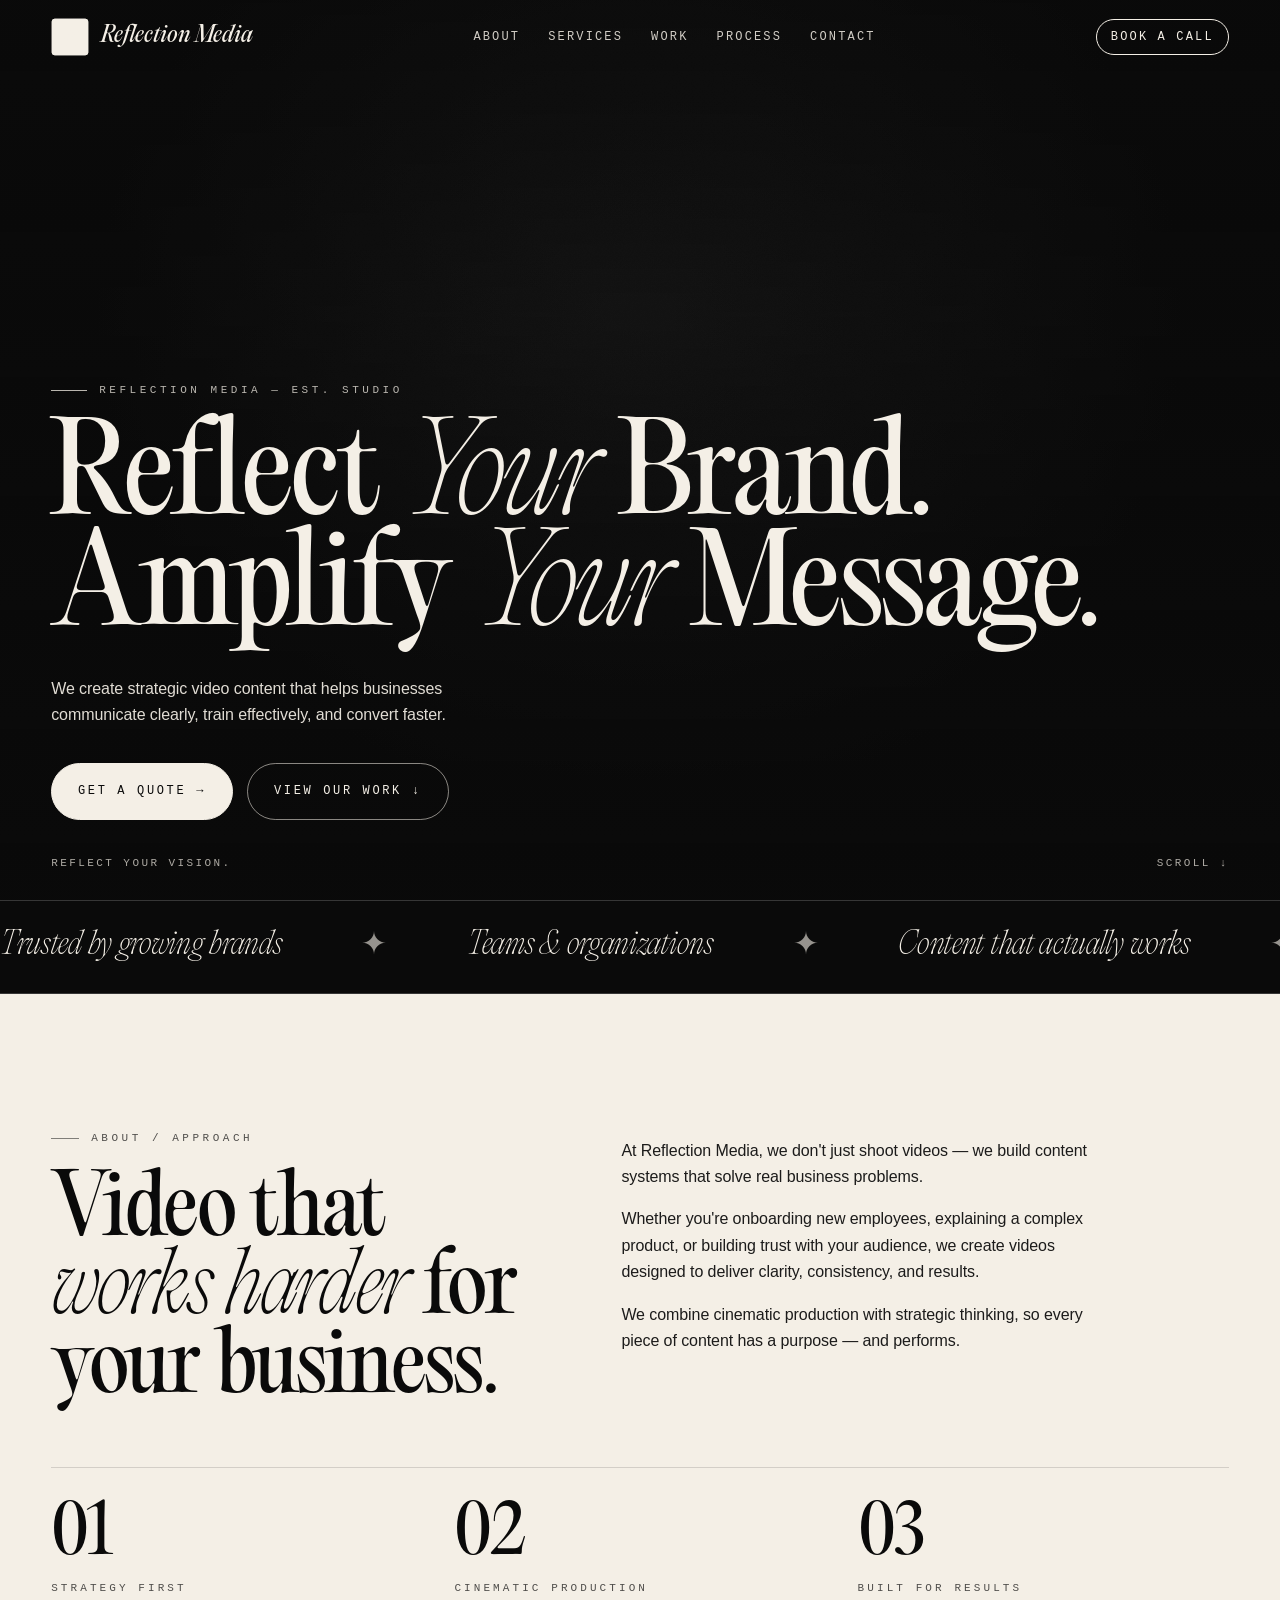
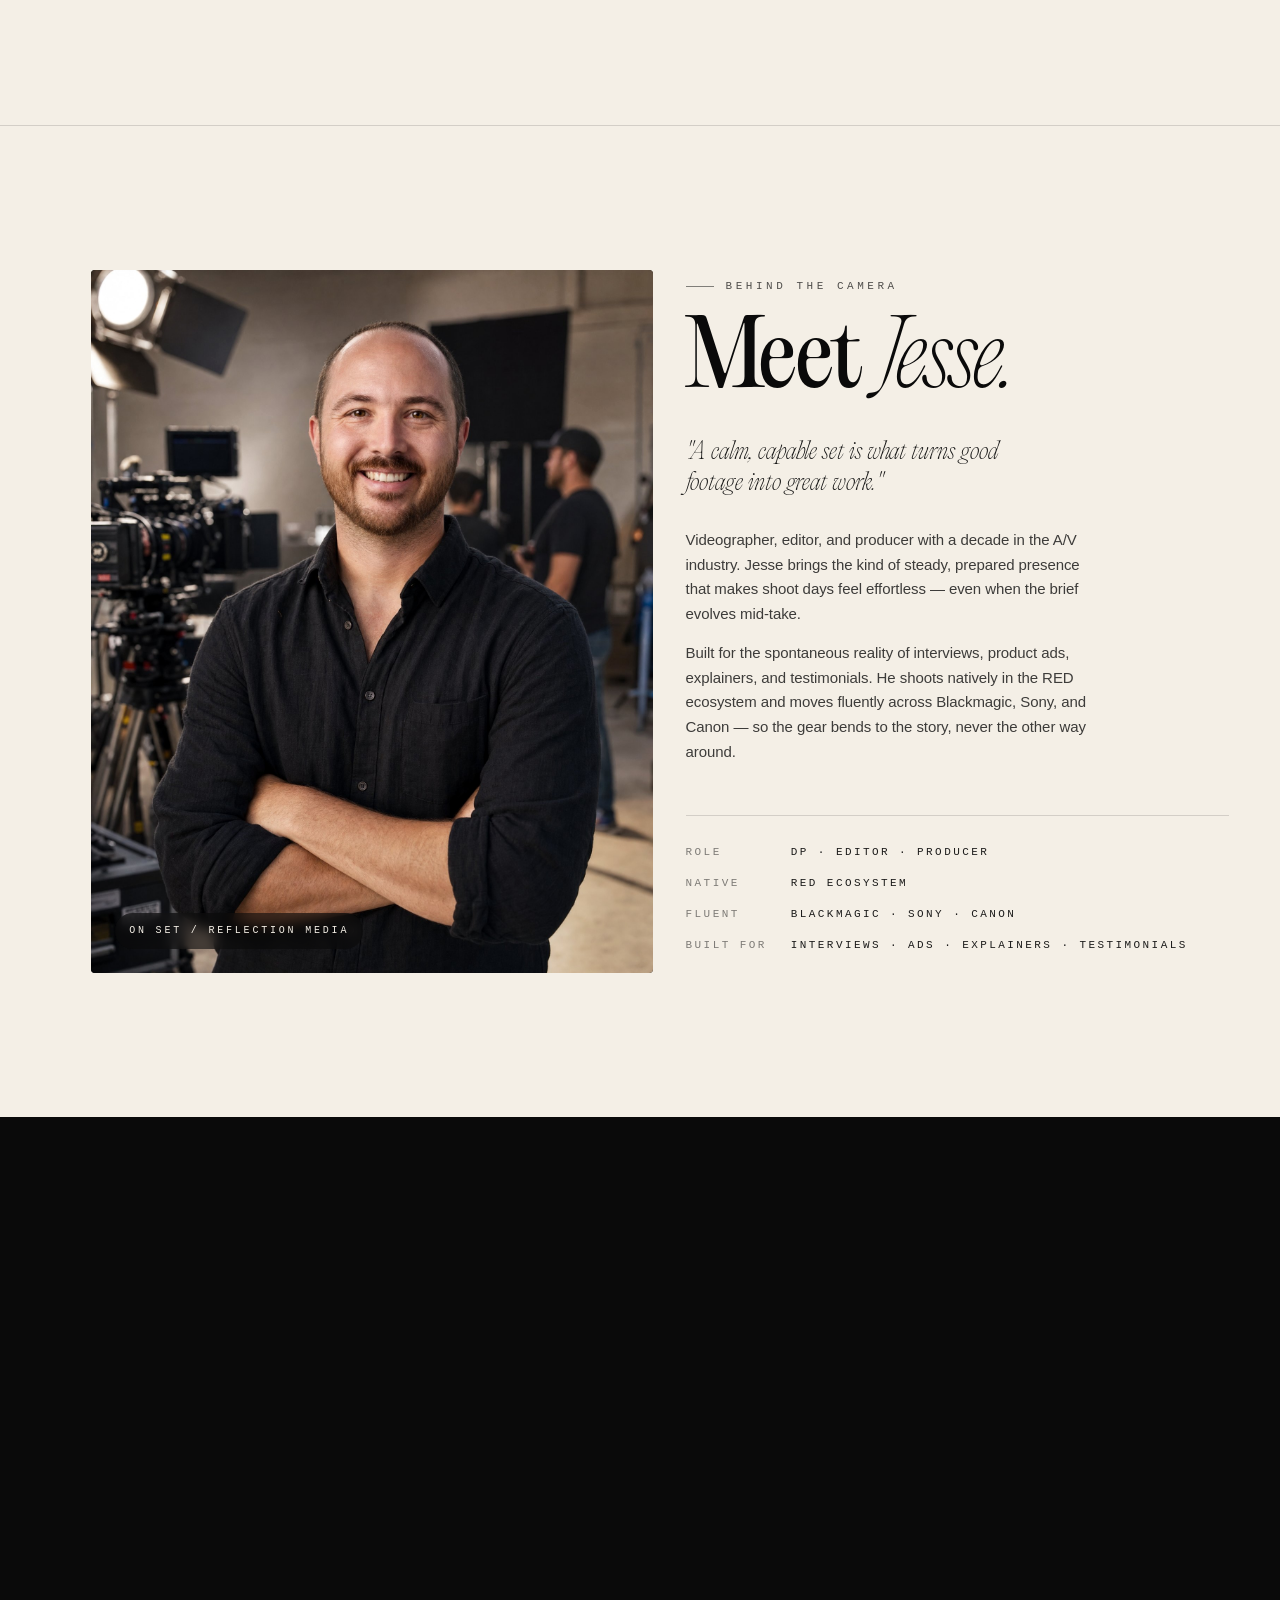
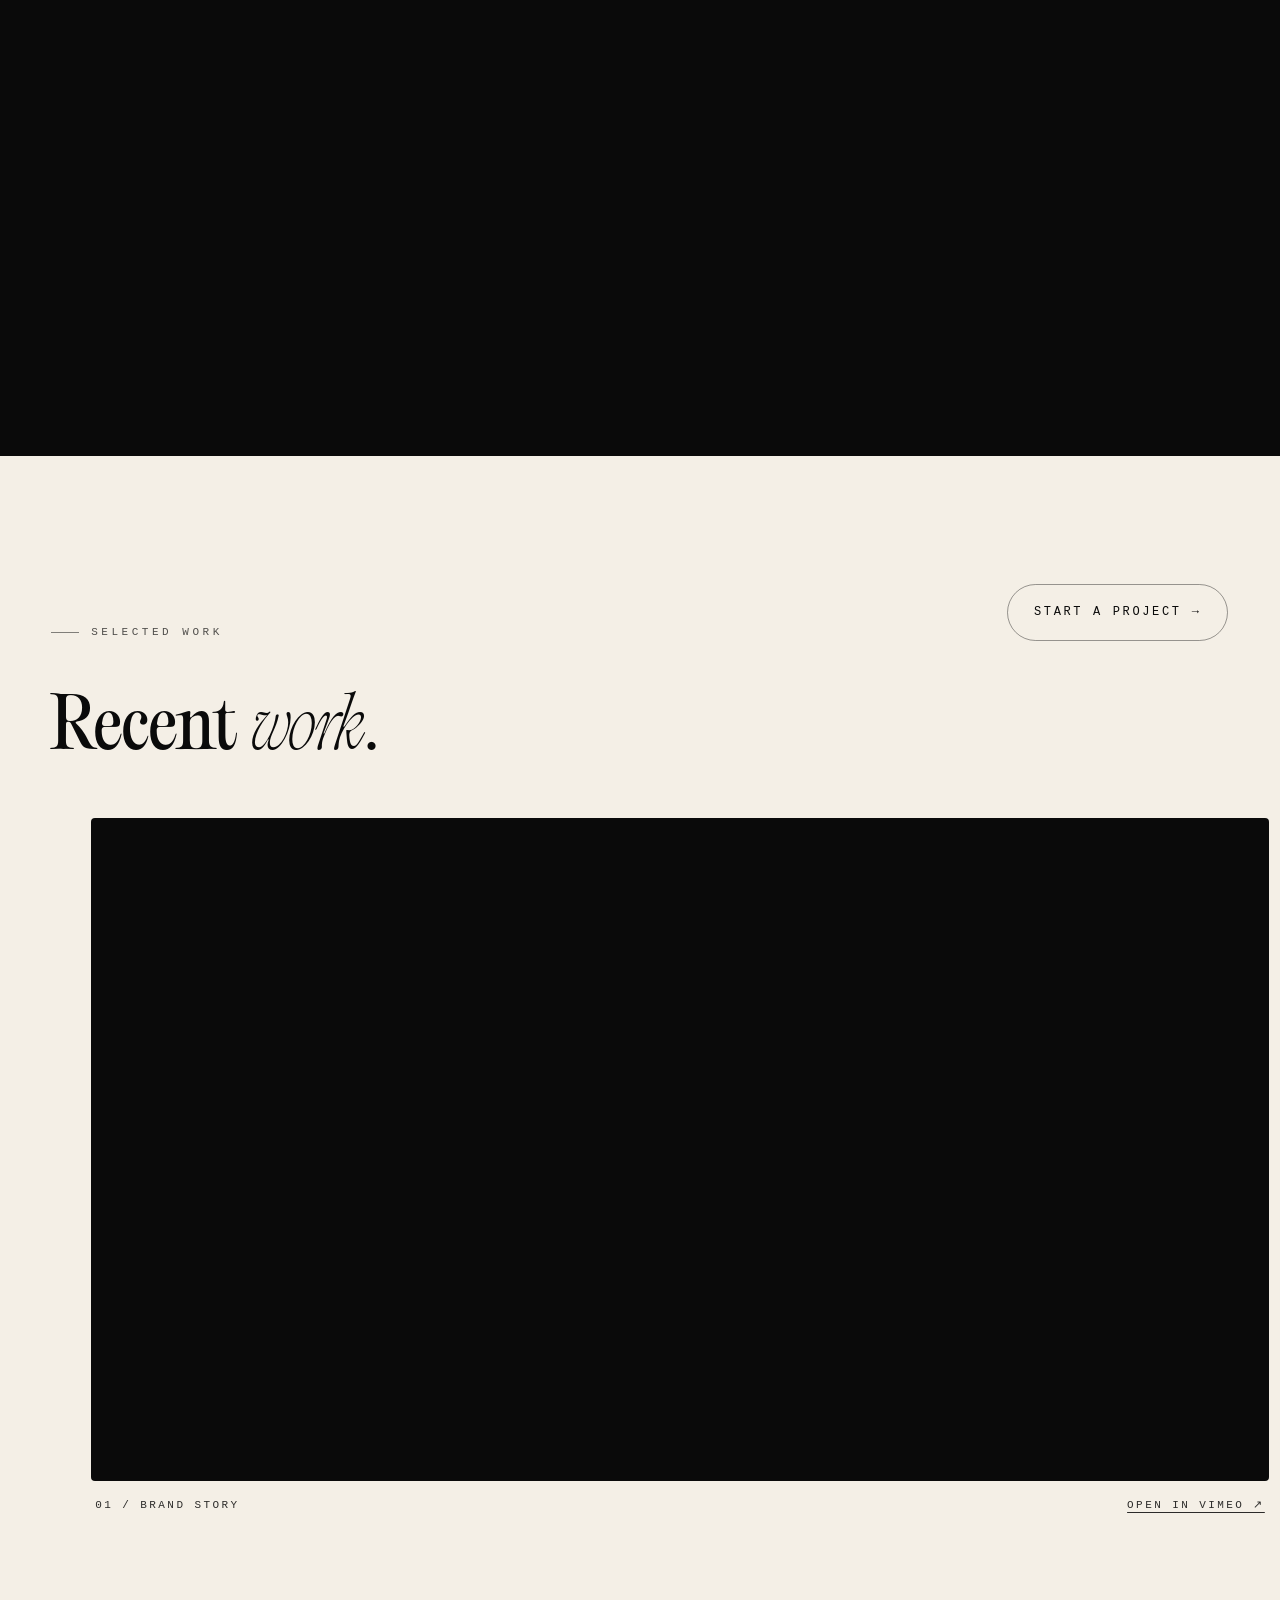
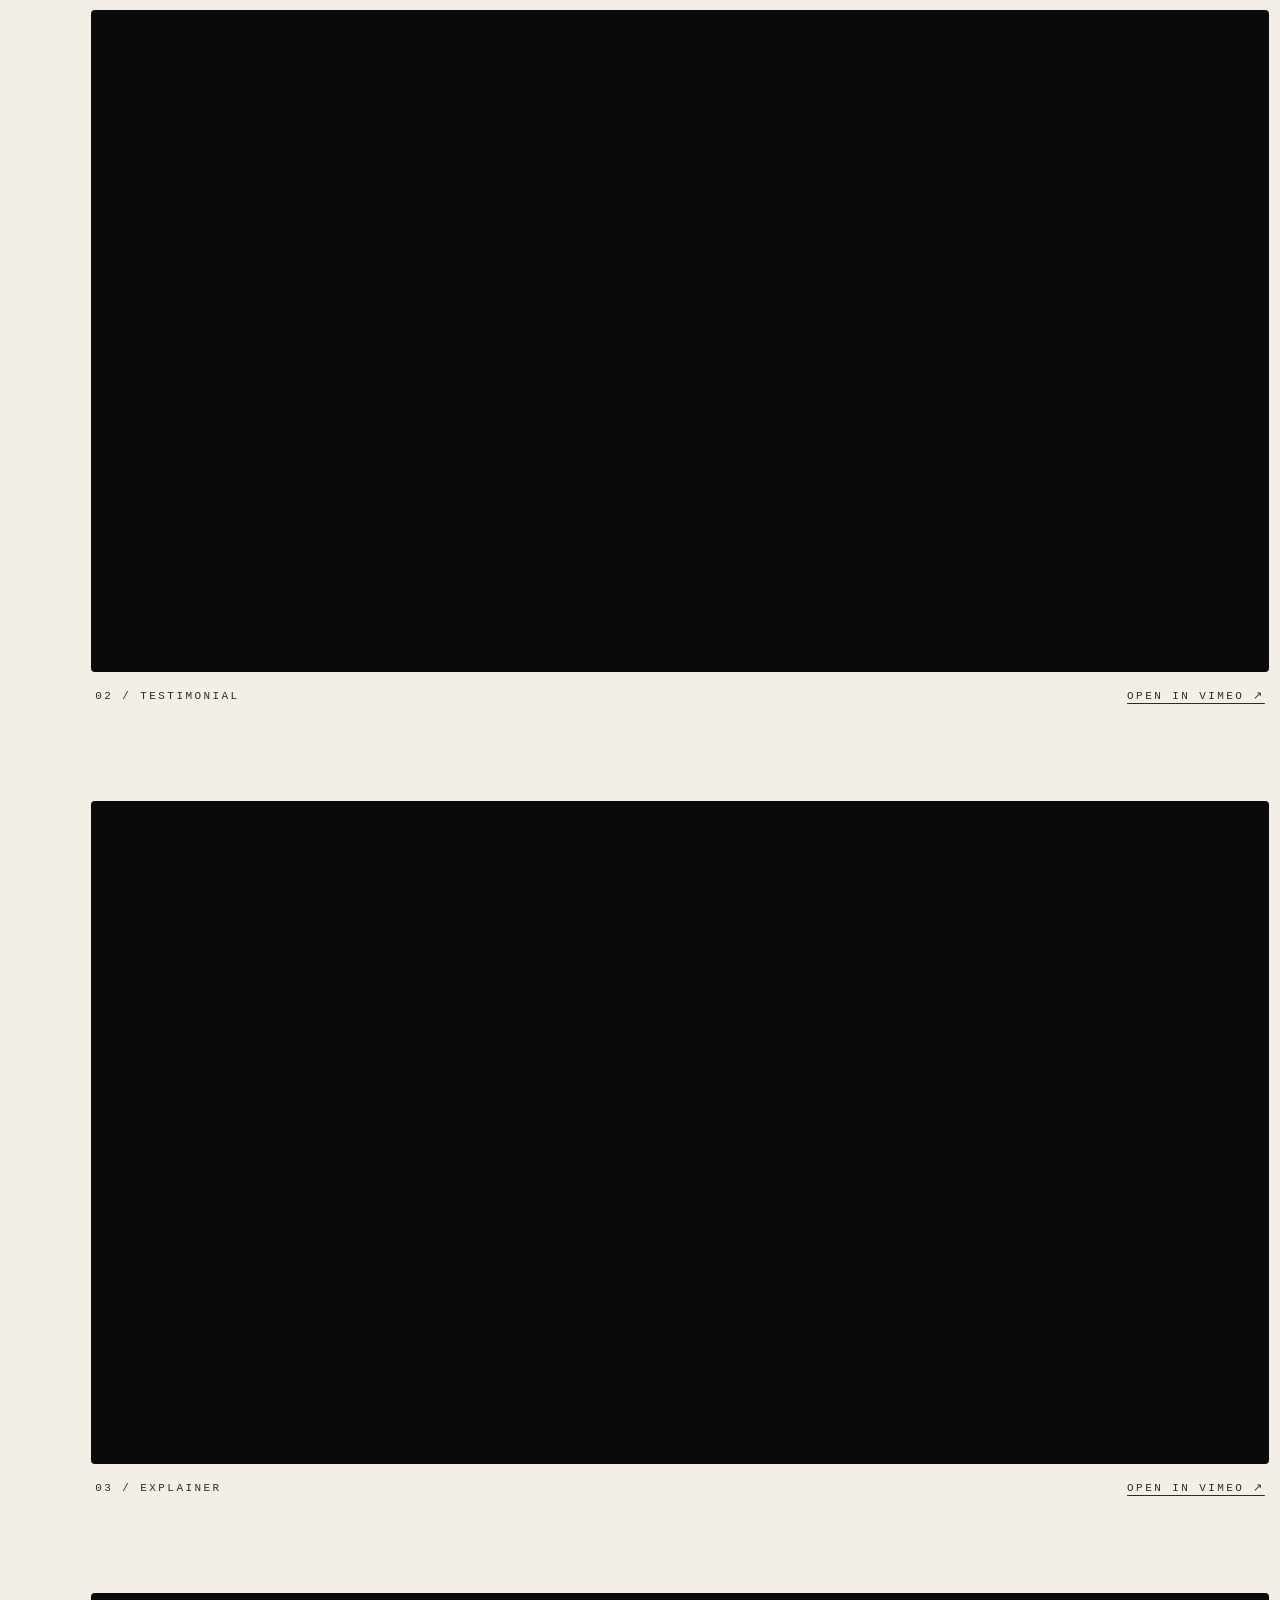
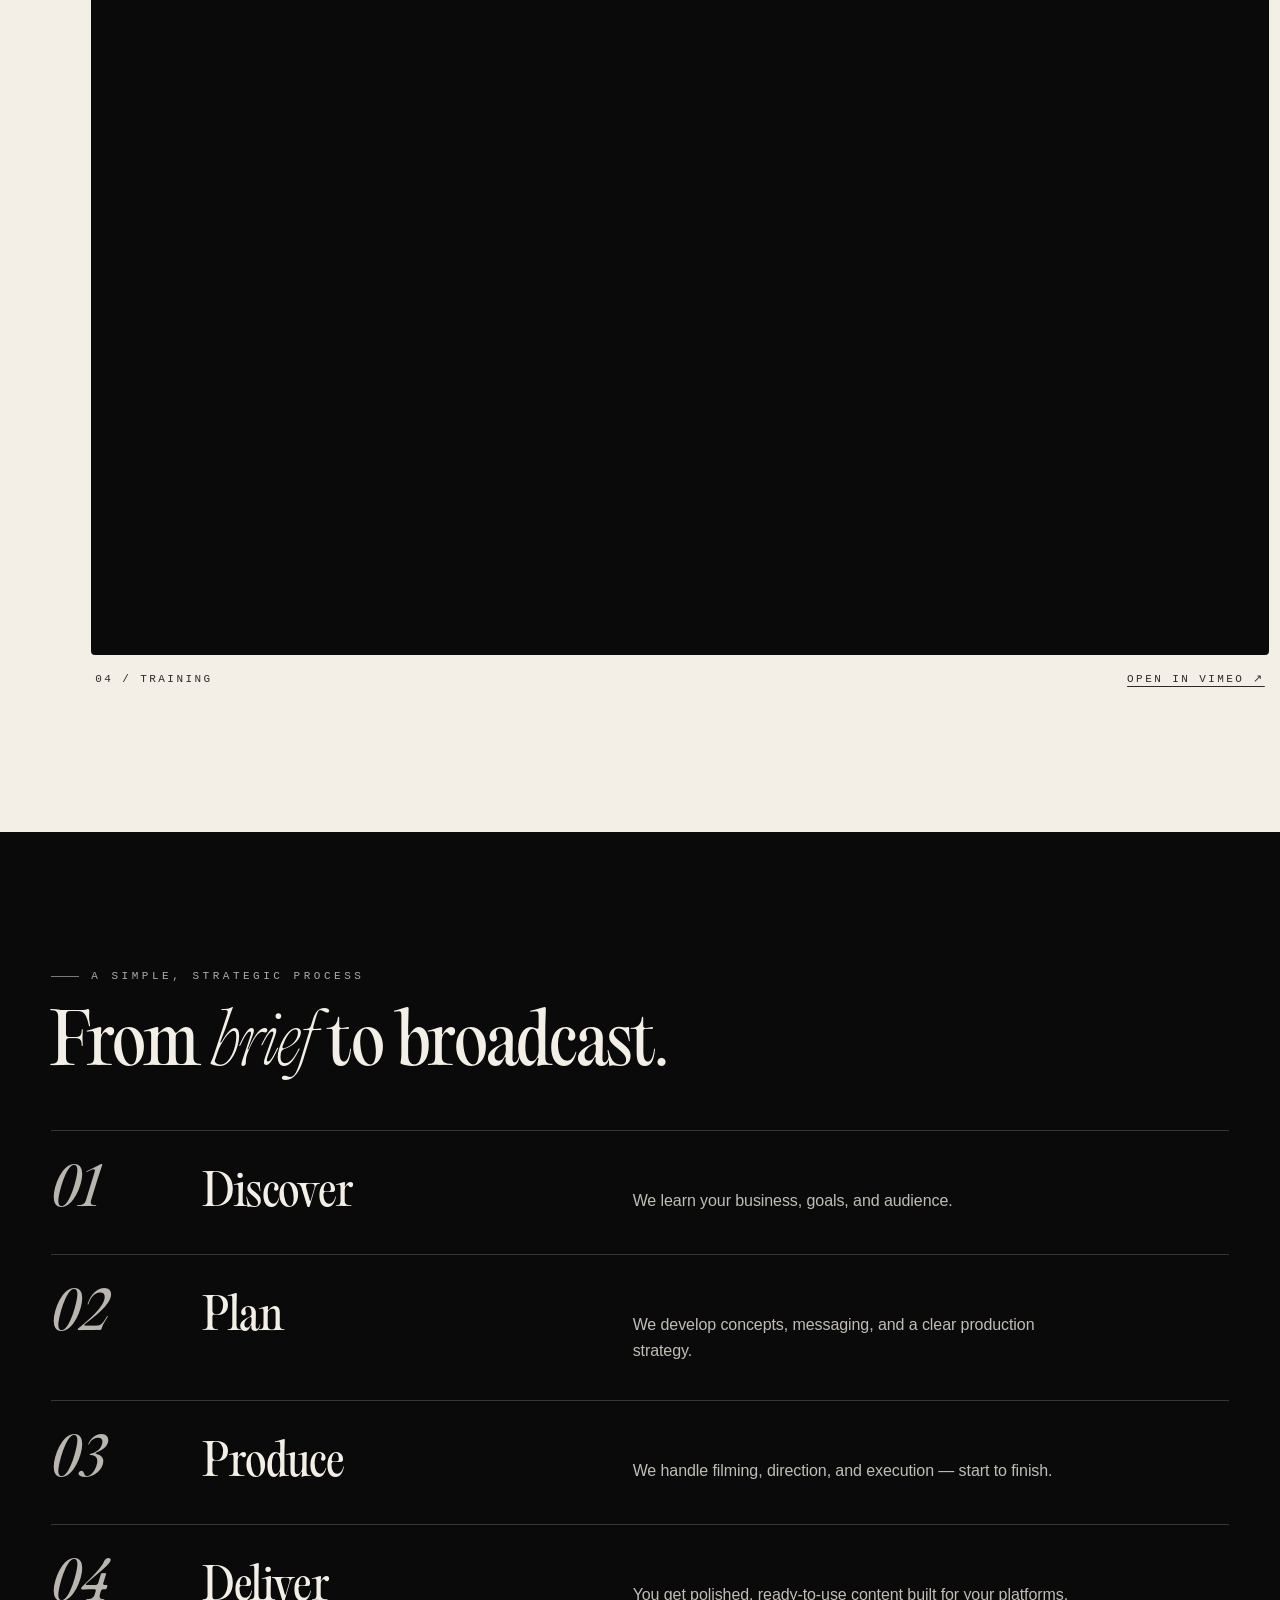
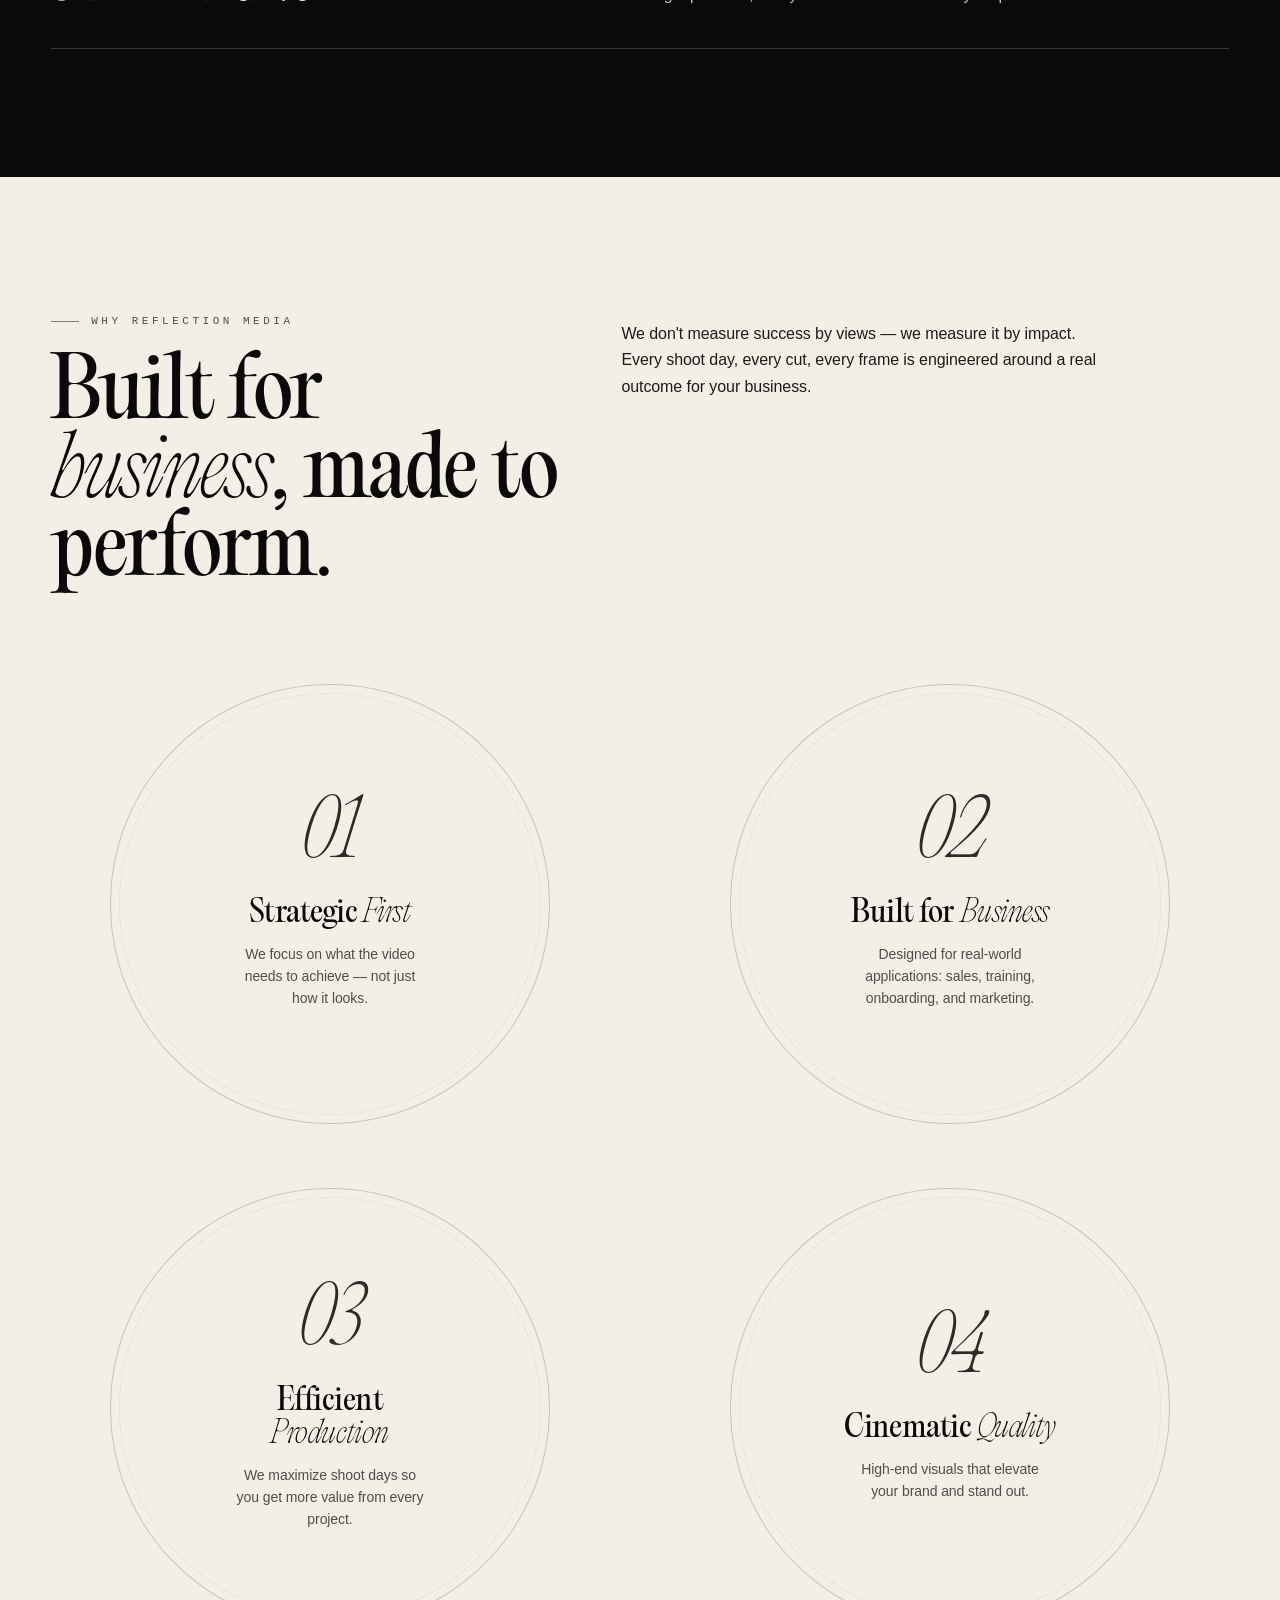
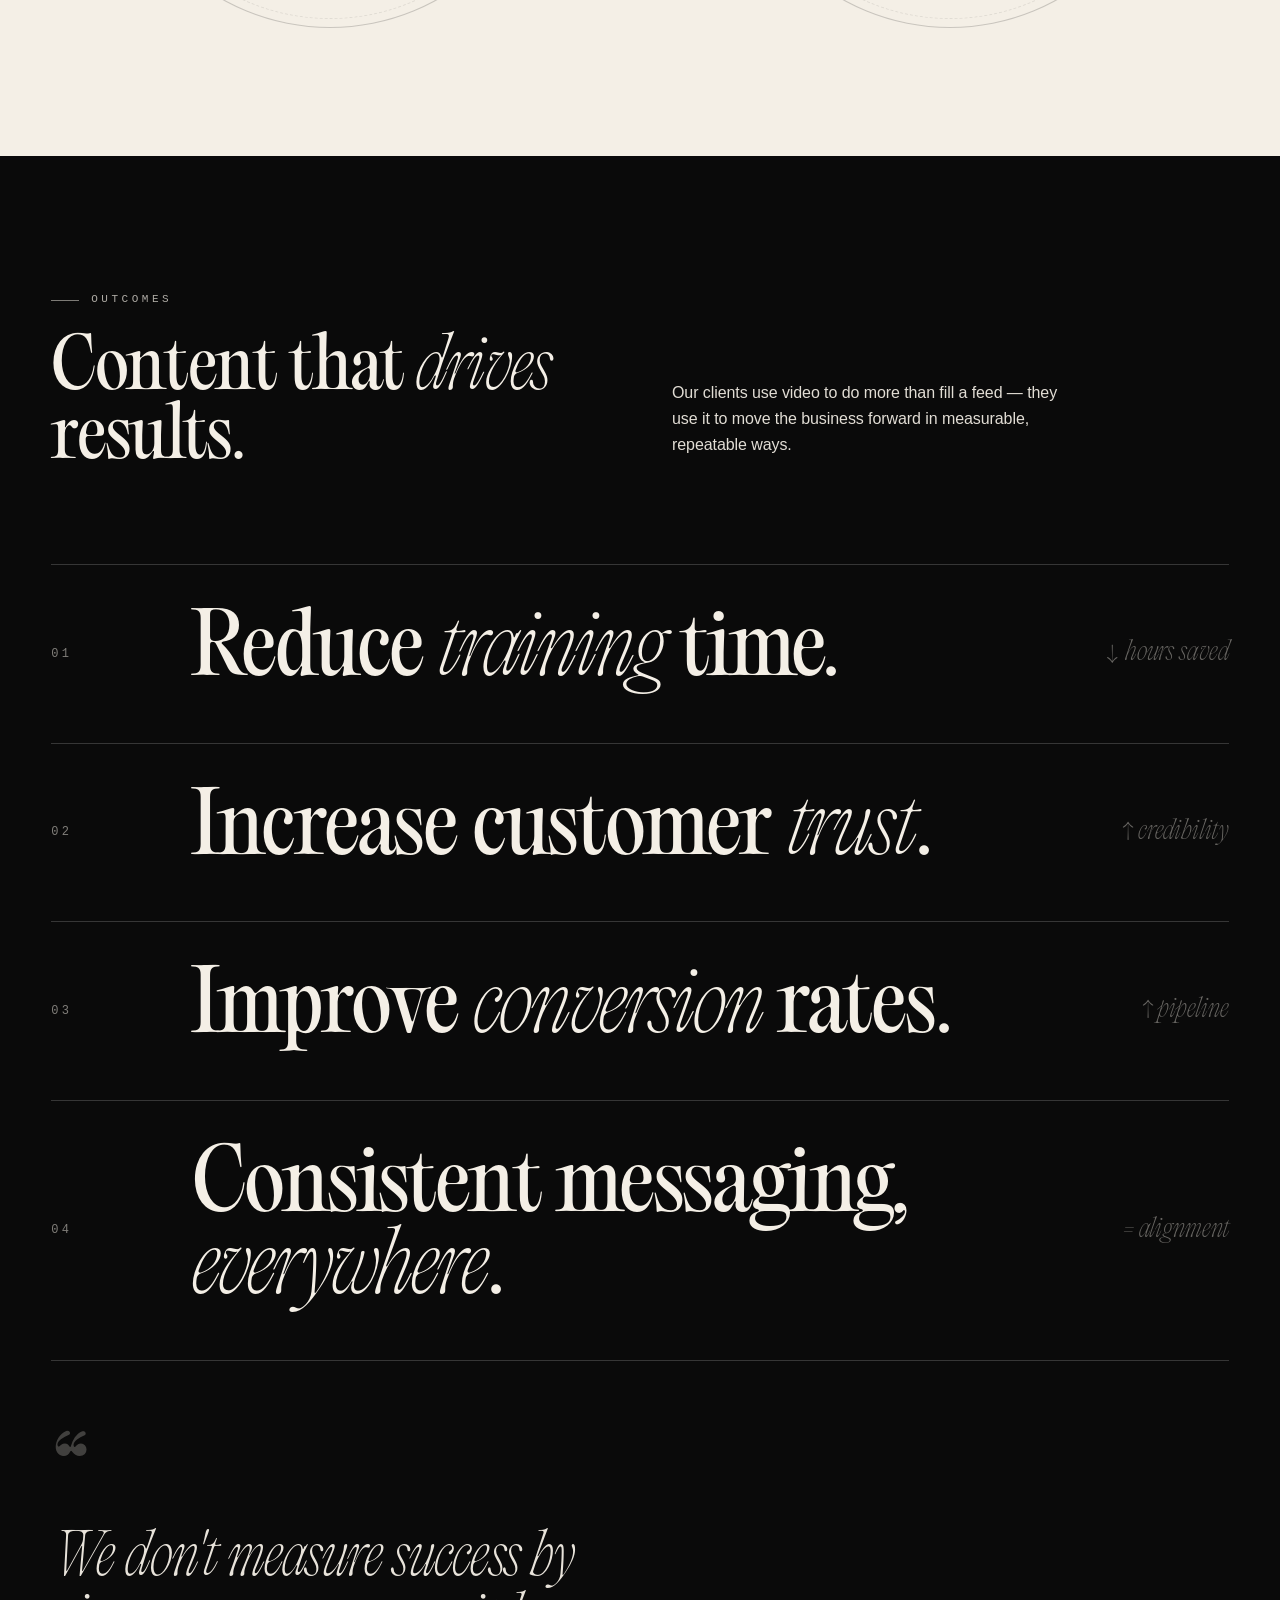
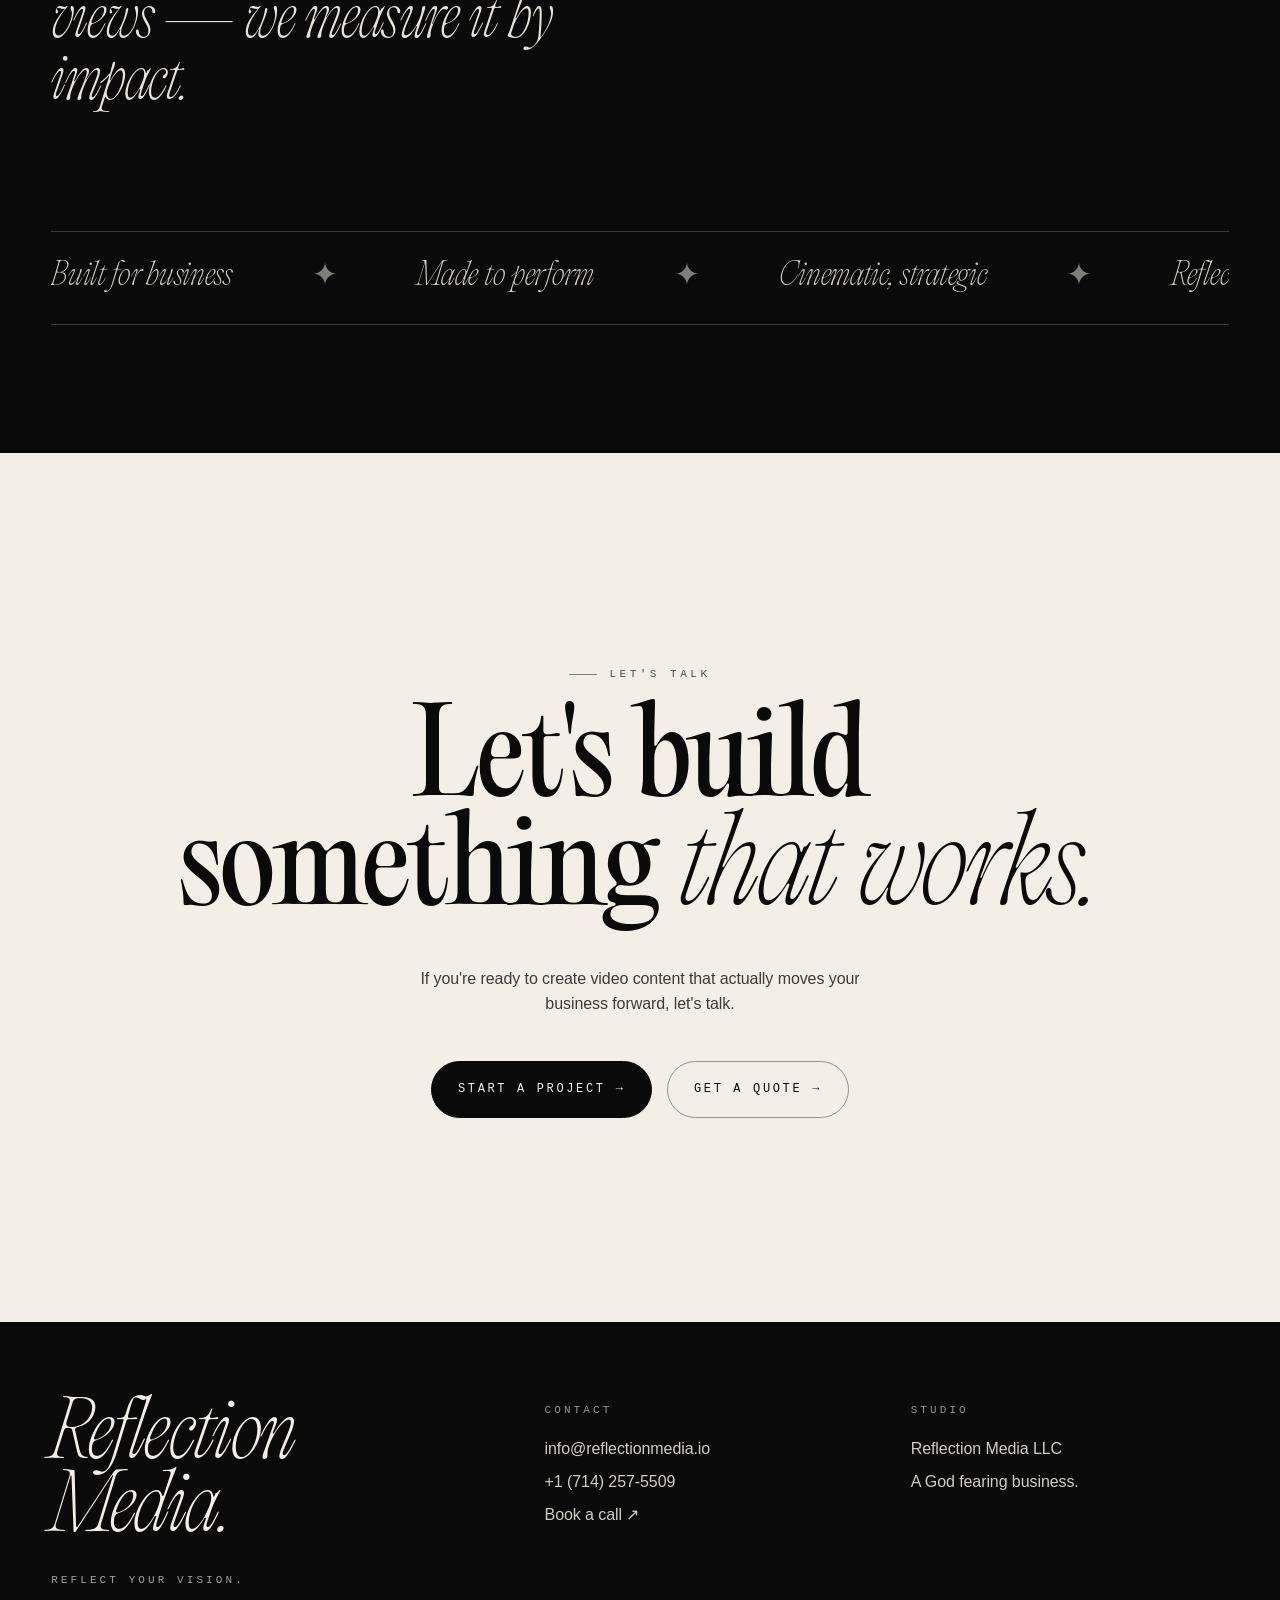
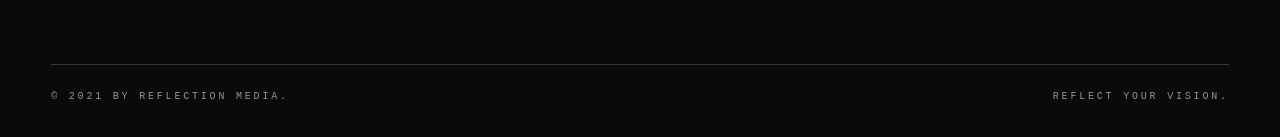
==== index.html @ b04ed3ba "Initial Reflection Media site" ====
<!doctype html>
<html lang="en">
<head>
<meta charset="utf-8" />
<meta name="viewport" content="width=device-width, initial-scale=1" />
<title>Reflection Media — Reflect Your Vision.</title>
<meta name="description" content="Reflection Media creates strategic video content that helps businesses communicate clearly, train effectively, and convert faster." />

<!-- ============ BODY SANS (Fontshare) ============ -->
<link rel="preconnect" href="https://api.fontshare.com">
<link rel="preconnect" href="https://cdn.fontshare.com" crossorigin>
<link href="https://api.fontshare.com/v2/css?f[]=general-sans@300,400,500,600&display=swap" rel="stylesheet">

<!-- ============ FONTS ============ -->
<style>
  @font-face {
    font-family: 'PP Editorial Old';
    src: url('fonts/PPEditorialOld-Ultralight.otf') format('opentype');
    font-weight: 200; font-style: normal; font-display: swap;
  }
  @font-face {
    font-family: 'PP Editorial Old';
    src: url('fonts/PPEditorialOld-UltralightItalic.otf') format('opentype');
    font-weight: 200; font-style: italic; font-display: swap;
  }
  @font-face {
    font-family: 'PP Editorial Old';
    src: url('fonts/PPEditorialOld-Thin.otf') format('opentype');
    font-weight: 300; font-style: normal; font-display: swap;
  }
  @font-face {
    font-family: 'PP Editorial Old';
    src: url('fonts/PPEditorialOld-ThinItalic.otf') format('opentype');
    font-weight: 300; font-style: italic; font-display: swap;
  }
  @font-face {
    font-family: 'PP Editorial Old';
    src: url('fonts/PPEditorialOld-Regular.otf') format('opentype');
    font-weight: 400; font-style: normal; font-display: swap;
  }
  @font-face {
    font-family: 'PP Editorial Old';
    src: url('fonts/PPEditorialOld-Italic.otf') format('opentype');
    font-weight: 400; font-style: italic; font-display: swap;
  }
  @font-face {
    font-family: 'PP Editorial Old';
    src: url('fonts/PPEditorialOld-Bold.otf') format('opentype');
    font-weight: 700; font-style: normal; font-display: swap;
  }
  @font-face {
    font-family: 'PP Editorial Old';
    src: url('fonts/PPEditorialOld-BoldItalic.otf') format('opentype');
    font-weight: 700; font-style: italic; font-display: swap;
  }
  @font-face {
    font-family: 'PP Editorial Old';
    src: url('fonts/PPEditorialOld-Heavy.otf') format('opentype');
    font-weight: 900; font-style: normal; font-display: swap;
  }
  @font-face {
    font-family: 'PP Editorial Old';
    src: url('fonts/PPEditorialOld-HeavyItalic.otf') format('opentype');
    font-weight: 900; font-style: italic; font-display: swap;
  }

  /* ============ TOKENS ============ */
  :root {
    --black: #0A0A0A;
    --ink:   #111111;
    --ivory: #F4EFE6;
    --ivory-2: #EDE5D6;
    --white: #FFFFFF;
    --rule:  rgba(255,255,255,0.18);
    --rule-dark: rgba(10,10,10,0.14);
    --serif: 'PP Editorial Old', 'Times New Roman', Georgia, serif;
    --sans:  'General Sans', -apple-system, BlinkMacSystemFont, 'Helvetica Neue', Arial, sans-serif;
    --mono: ui-monospace, SFMono-Regular, Menlo, monospace;
    --maxw: 1320px;
    --pad-x: clamp(20px, 4vw, 56px);
    --pad-y: clamp(80px, 10vw, 160px);
  }

  *, *::before, *::after { box-sizing: border-box; }
  html, body { margin: 0; padding: 0; }
  html { scroll-behavior: smooth; }
  body {
    font-family: var(--sans);
    background: var(--ivory);
    color: var(--ink);
    -webkit-font-smoothing: antialiased;
    -moz-osx-font-smoothing: grayscale;
    text-rendering: optimizeLegibility;
    font-weight: 400;
    line-height: 1.55;
    letter-spacing: -0.005em;
    overflow-x: hidden;
  }
  img, video, iframe { display: block; max-width: 100%; }
  a { color: inherit; text-decoration: none; }
  ::selection { background: var(--ivory); color: var(--black); }

  /* ============ NAV ============ */
  .nav {
    position: fixed; top: 0; left: 0; right: 0; z-index: 50;
    display: flex; align-items: center; justify-content: space-between;
    padding: 18px var(--pad-x);
    color: var(--ivory);
    background: transparent;
    font-family: var(--mono);
    font-size: 12px;
    letter-spacing: 0.18em;
    text-transform: uppercase;
    transition: background .35s ease, color .35s ease, padding .35s ease,
                backdrop-filter .35s ease, border-color .35s ease;
    border-bottom: 1px solid transparent;
  }
  .nav.is-scrolled {
    background: rgba(244,239,230,0.92);
    color: var(--black);
    padding: 12px var(--pad-x);
    backdrop-filter: blur(18px) saturate(140%);
    -webkit-backdrop-filter: blur(18px) saturate(140%);
    border-bottom-color: rgba(10,10,10,0.08);
  }

  .brand {
    display: inline-flex;
    align-items: center;
    gap: 12px;
    color: inherit;
  }
  .brand-mark {
    width: 38px; height: 38px;
    display: inline-flex;
    flex-shrink: 0;
    transition: transform .35s cubic-bezier(.2,.8,.2,1);
  }
  .brand:hover .brand-mark { transform: rotate(-4deg); }
  .brand-mark svg { width: 100%; height: 100%; display: block; }
  /* default: outlined R that adapts via currentColor (over hero) */
  .brand-mark .mark-bg { fill: currentColor; opacity: 0; transition: opacity .35s ease; }
  .brand-mark .mark-border { stroke: currentColor; stroke-width: 2; fill: none; opacity: 1; transition: opacity .35s ease; }
  .brand-mark .mark-glyph { fill: currentColor; }
  /* scrolled: solid square — fill on, border off, glyph inverts to ivory */
  .nav.is-scrolled .brand-mark .mark-bg { opacity: 1; }
  .nav.is-scrolled .brand-mark .mark-border { opacity: 0; }
  .nav.is-scrolled .brand-mark .mark-glyph { fill: var(--ivory); }

  .nav .wordmark {
    font-family: var(--serif);
    font-weight: 400;
    font-style: italic;
    font-size: 22px;
    letter-spacing: 0;
    text-transform: none;
    line-height: 1;
  }
  .nav .wordmark em { font-style: italic; }
  .nav-links { display: flex; gap: 28px; }
  .nav-links a { opacity: 0.85; transition: opacity .25s ease; color: inherit; }
  .nav-links a:hover { opacity: 1; }
  .nav-cta {
    border: 1px solid currentColor;
    padding: 8px 14px;
    border-radius: 999px;
    transition: background .25s ease, color .25s ease;
    color: inherit;
  }
  .nav.is-scrolled .nav-cta:hover { background: var(--black); color: var(--ivory); }
  @media (max-width: 720px) {
    .nav-links { display: none; }
    .nav .wordmark { font-size: 18px; }
    .brand-mark { width: 32px; height: 32px; }
  }

  /* ============ HERO ============ */
  .hero {
    position: relative;
    min-height: 100vh;
    display: flex; flex-direction: column; justify-content: flex-end;
    background: var(--black);
    color: var(--ivory);
    overflow: hidden;
    padding: 0 var(--pad-x) 80px;
  }
  .hero-video {
    position: absolute; inset: 0;
    width: 100%; height: 100%;
    pointer-events: none;
    overflow: hidden;
    /* Cinematic placeholder visible immediately while Vimeo loads */
    background:
      radial-gradient(ellipse at 50% 35%, #1a1a1a 0%, #0a0a0a 60%),
      var(--black);
  }
  /* Subtle breathing animation on the placeholder so it never feels frozen */
  .hero-video::before {
    content: "";
    position: absolute; inset: -10%;
    background:
      radial-gradient(ellipse at 30% 30%, rgba(244,239,230,0.06) 0%, transparent 45%),
      radial-gradient(ellipse at 70% 70%, rgba(244,239,230,0.04) 0%, transparent 50%);
    animation: heroPulse 8s ease-in-out infinite;
    pointer-events: none;
  }
  @keyframes heroPulse {
    0%, 100% { opacity: 0.6; transform: scale(1); }
    50%      { opacity: 1;   transform: scale(1.04); }
  }
  .hero-video iframe {
    position: absolute;
    top: 50%; left: 50%;
    /* always at least viewport-sized; aspect is 16:9 — overscale to crop any built-in letterbox */
    width: max(100vw, 177.78vh);
    height: max(100vh, 56.25vw);
    transform: translate(-50%, -50%) scale(1.18);
    transform-origin: center center;
    border: 0;
    pointer-events: none;
    opacity: 0;
    transition: opacity 1.2s ease;
  }
  .hero-video.is-ready iframe { opacity: 1; }
  .hero-video.is-ready::before { opacity: 0; transition: opacity 1.2s ease; }
  @media (prefers-reduced-motion: reduce) {
    .hero-video::before { animation: none; }
  }
  .hero-overlay {
    position: absolute; inset: 0;
    background:
      linear-gradient(180deg, rgba(10,10,10,0.55) 0%, rgba(10,10,10,0.35) 35%, rgba(10,10,10,0.85) 100%);
  }
  .hero-grain {
    position: absolute; inset: 0;
    pointer-events: none;
    opacity: 0.18;
    mix-blend-mode: overlay;
    background-image: url("data:image/svg+xml;utf8,<svg xmlns='http://www.w3.org/2000/svg' width='240' height='240'><filter id='n'><feTurbulence type='fractalNoise' baseFrequency='0.9' numOctaves='2' stitchTiles='stitch'/><feColorMatrix type='matrix' values='0 0 0 0 0  0 0 0 0 0  0 0 0 0 0  0 0 0 0.6 0'/></filter><rect width='100%' height='100%' filter='url(%23n)'/></svg>");
  }
  .hero-content {
    position: relative; z-index: 2;
    max-width: var(--maxw);
    margin: 0 auto;
    width: 100%;
  }
  .eyebrow {
    font-family: var(--mono);
    font-size: 11px;
    letter-spacing: 0.32em;
    text-transform: uppercase;
    opacity: 0.75;
    display: inline-flex; align-items: center; gap: 12px;
    margin-bottom: 28px;
  }
  .eyebrow::before {
    content: ""; width: 36px; height: 1px; background: currentColor; display: inline-block;
  }
  .hero h1 {
    font-family: var(--serif);
    font-weight: 400;
    font-size: clamp(48px, 9.4vw, 156px);
    line-height: 0.92;
    letter-spacing: -0.02em;
    margin: 0 0 28px;
    max-width: 18ch;
  }
  .hero h1 em { font-style: italic; font-weight: 300; }
  .hero p.sub {
    font-family: var(--sans);
    font-weight: 400;
    font-size: clamp(16px, 1.2vw, 19px);
    line-height: 1.6;
    max-width: 54ch;
    margin: 0 0 36px;
    opacity: 0.92;
    letter-spacing: -0.005em;
  }
  .cta-row { display: flex; gap: 14px; flex-wrap: wrap; }
  .btn {
    --bg: var(--ivory);
    --fg: var(--black);
    display: inline-flex; align-items: center; gap: 10px;
    background: var(--bg); color: var(--fg);
    padding: 18px 26px;
    border-radius: 999px;
    font-family: var(--mono);
    font-size: 12px;
    letter-spacing: 0.22em;
    text-transform: uppercase;
    border: 1px solid var(--bg);
    transition: transform .25s ease, background .25s ease, color .25s ease, border-color .25s ease;
    will-change: transform;
  }
  .btn:hover { transform: translateY(-2px); }
  .btn.ghost {
    --bg: transparent;
    --fg: var(--ivory);
    border-color: rgba(244,239,230,0.55);
  }
  .btn.ghost:hover { border-color: var(--ivory); background: rgba(244,239,230,0.06); }
  .btn.dark {
    --bg: var(--black);
    --fg: var(--ivory);
    border-color: var(--black);
  }
  .btn.dark.ghost {
    --bg: transparent;
    --fg: var(--black);
    border-color: rgba(10,10,10,0.4);
  }
  .btn.dark.ghost:hover { border-color: var(--black); background: rgba(10,10,10,0.05); }
  .btn .arrow {
    display: inline-block;
    transition: transform .25s ease;
  }
  .btn:hover .arrow { transform: translateX(4px); }

  .hero-meta {
    position: absolute;
    left: var(--pad-x);
    right: var(--pad-x);
    bottom: 28px;
    z-index: 2;
    display: flex; justify-content: space-between; align-items: end;
    font-family: var(--mono);
    font-size: 11px;
    letter-spacing: 0.22em;
    text-transform: uppercase;
    opacity: 0.7;
    pointer-events: none;
  }
  @media (max-width: 720px) {
    .hero-meta { display: none; }
  }

  /* ============ MARQUEE / TRUST ============ */
  .marquee {
    background: var(--black);
    color: var(--ivory);
    border-top: 1px solid var(--rule);
    border-bottom: 1px solid var(--rule);
    overflow: hidden;
  }
  .marquee-track {
    display: flex;
    gap: 80px;
    padding: 22px 0;
    white-space: nowrap;
    animation: scroll 38s linear infinite;
    font-family: var(--serif);
    font-style: italic;
    font-weight: 300;
    font-size: clamp(20px, 2.4vw, 32px);
    letter-spacing: -0.01em;
  }
  .marquee-track span { display: inline-flex; align-items: center; gap: 80px; }
  .marquee-track span::after {
    content: "✦";
    font-style: normal;
    opacity: 0.6;
  }
  @keyframes scroll {
    from { transform: translateX(0); }
    to   { transform: translateX(-50%); }
  }

  /* ============ SECTION SHELL ============ */
  section { position: relative; }
  .section-pad {
    padding: var(--pad-y) var(--pad-x);
  }
  .container {
    max-width: var(--maxw);
    margin: 0 auto;
  }
  .grid-2 {
    display: grid;
    grid-template-columns: 1fr 1.2fr;
    gap: clamp(28px, 5vw, 96px);
    align-items: start;
  }
  @media (max-width: 900px) {
    .grid-2 { grid-template-columns: 1fr; }
  }
  .label {
    font-family: var(--mono);
    font-size: 11px;
    letter-spacing: 0.32em;
    text-transform: uppercase;
    color: inherit;
    opacity: 0.7;
    display: inline-flex; align-items: center; gap: 12px;
    margin-bottom: 28px;
  }
  .label::before {
    content: ""; width: 28px; height: 1px; background: currentColor; display: inline-block; opacity: 0.7;
  }
  .h-display {
    font-family: var(--serif);
    font-weight: 400;
    font-size: clamp(40px, 6.4vw, 96px);
    line-height: 0.96;
    letter-spacing: -0.02em;
    margin: 0;
  }
  .h-display em { font-style: italic; font-weight: 300; }
  .h-section {
    font-family: var(--serif);
    font-weight: 400;
    font-size: clamp(36px, 5.4vw, 80px);
    line-height: 1;
    letter-spacing: -0.02em;
    margin: 0 0 36px;
  }
  .h-section em { font-style: italic; font-weight: 300; }
  .lead {
    font-family: var(--sans);
    font-weight: 400;
    font-size: clamp(16px, 1.15vw, 18px);
    line-height: 1.65;
    max-width: 56ch;
    color: inherit;
    opacity: 0.92;
  }
  .lead + .lead { margin-top: 1em; }

  /* ============ ABOUT ============ */
  .about {
    background: var(--ivory);
    color: var(--black);
  }
  .about .h-display { max-width: 16ch; }
  .about-stats {
    margin-top: 56px;
    display: grid;
    grid-template-columns: repeat(3, 1fr);
    gap: 32px;
    border-top: 1px solid var(--rule-dark);
    padding-top: 36px;
  }
  .about-stats .stat .num {
    font-family: var(--serif);
    font-weight: 400;
    font-size: clamp(40px, 5.2vw, 72px);
    line-height: 1;
    letter-spacing: -0.02em;
  }
  .about-stats .stat .lbl {
    font-family: var(--mono);
    font-size: 11px;
    letter-spacing: 0.28em;
    text-transform: uppercase;
    opacity: 0.7;
    margin-top: 10px;
    display: block;
  }
  @media (max-width: 720px) {
    .about-stats { grid-template-columns: 1fr 1fr; }
  }

  /* ============ SERVICES ============ */
  .services {
    background: var(--black);
    color: var(--ivory);
  }
  .services-head {
    display: flex; align-items: end; justify-content: space-between;
    gap: 40px; flex-wrap: wrap;
    margin-bottom: 64px;
  }
  .services-head .h-section { margin: 0; max-width: 18ch; }
  .services-grid {
    display: grid;
    grid-template-columns: repeat(6, 1fr);
    gap: clamp(14px, 1.5vw, 22px);
    margin-top: 32px;
  }
  /* Row 1 — three equal columns */
  .service:nth-child(1),
  .service:nth-child(2),
  .service:nth-child(3) { grid-column: span 2; }
  /* Row 2 — two wider columns */
  .service:nth-child(4),
  .service:nth-child(5) { grid-column: span 3; }
  .service {
    background: var(--ivory);
    color: var(--black);
    padding: clamp(22px, 2.4vw, 32px) clamp(24px, 2.8vw, 38px);
    border-radius: 6px;
    border: 1px solid rgba(244,239,230,0.06);
    position: relative;
    box-shadow: 0 18px 40px -22px rgba(0,0,0,0.6), 0 2px 8px -4px rgba(0,0,0,0.3);
    transition: transform .35s cubic-bezier(.2,.8,.2,1), box-shadow .35s ease;
    will-change: transform;
    display: flex;
    flex-direction: column;
  }
  .service:hover {
    transform: translateY(-4px);
    box-shadow: 0 28px 56px -22px rgba(0,0,0,0.75), 0 4px 12px -4px rgba(0,0,0,0.4);
  }

  .service .num {
    font-family: var(--mono);
    font-size: 10px;
    letter-spacing: 0.26em;
    opacity: 0.55;
    margin-bottom: 14px;
    display: flex;
    align-items: center;
    gap: 12px;
  }
  .service .num::after {
    content: ""; flex: 1; height: 1px; background: currentColor; opacity: 0.25;
  }
  .service h3 {
    font-family: var(--serif);
    font-weight: 400;
    font-size: clamp(22px, 2.2vw, 30px);
    line-height: 1.05;
    letter-spacing: -0.015em;
    margin: 0 0 10px;
    max-width: 22ch;
  }
  .service h3 em { font-style: italic; font-weight: 300; }
  .service .tag {
    font-family: var(--serif);
    font-style: italic;
    font-weight: 300;
    font-size: clamp(15px, 1.15vw, 17px);
    line-height: 1.35;
    opacity: 0.85;
    margin: 0 0 8px;
    max-width: 36ch;
  }
  .service p {
    font-family: var(--sans);
    font-weight: 400;
    font-size: 14px;
    line-height: 1.55;
    margin: 0;
    max-width: 46ch;
    opacity: 0.62;
  }
  @media (max-width: 1000px) {
    .services-grid { grid-template-columns: repeat(2, 1fr); }
    .service:nth-child(1),
    .service:nth-child(2),
    .service:nth-child(3),
    .service:nth-child(4),
    .service:nth-child(5) { grid-column: span 1; }
    .service:nth-child(5) { grid-column: span 2; }
  }
  @media (max-width: 640px) {
    .services-grid { grid-template-columns: 1fr; }
    .service:nth-child(5) { grid-column: span 1; }
  }

  /* ============ PORTFOLIO ============ */
  .work {
    background: var(--ivory);
    color: var(--black);
    padding: var(--pad-y) var(--pad-x);
  }
  .work-head {
    display: flex; align-items: end; justify-content: space-between;
    gap: 40px; flex-wrap: wrap;
    margin-bottom: 56px;
  }
  .work-head .h-section { margin: 0; max-width: 18ch; }
  .work-grid {
    display: flex;
    flex-direction: column;
    gap: clamp(40px, 5vw, 80px);
  }
  .work-item {
    position: relative;
    overflow: hidden;
    background: transparent;
    width: 100%;
  }
  .work-item .ratio {
    position: relative;
    width: 100%;
    aspect-ratio: 16 / 9;
    background: var(--black);
    border-radius: 4px;
    overflow: hidden;
  }
  .work-item iframe {
    position: absolute; inset: 0;
    width: 100%; height: 100%;
    border: 0;
  }
  .work-item .meta {
    display: flex; justify-content: space-between; align-items: center;
    padding: 16px 4px 0;
    font-family: var(--mono);
    font-size: 11px;
    letter-spacing: 0.22em;
    text-transform: uppercase;
    color: var(--black);
    opacity: 0.85;
  }
  .work-item .meta a { text-decoration: underline; text-underline-offset: 4px; }
  .work-item .meta a:hover { opacity: 0.7; }

  /* ============ PROCESS ============ */
  .process {
    background: var(--black);
    color: var(--ivory);
  }
  .process-rows {
    border-top: 1px solid var(--rule);
    margin-top: 48px;
  }
  .process-row {
    display: grid;
    grid-template-columns: 120px 1fr 1.5fr;
    gap: 32px;
    padding: 36px 0;
    border-bottom: 1px solid var(--rule);
    align-items: baseline;
    transition: padding .3s ease;
  }
  .process-row:hover { padding-left: 12px; }
  .process-row .num {
    font-family: var(--serif);
    font-weight: 400;
    font-size: clamp(36px, 4vw, 56px);
    line-height: 1;
    opacity: 0.75;
    font-style: italic;
  }
  .process-row h4 {
    font-family: var(--serif);
    font-weight: 400;
    font-size: clamp(28px, 3.4vw, 48px);
    line-height: 1;
    margin: 0;
    letter-spacing: -0.01em;
  }
  .process-row p {
    font-family: var(--sans);
    font-weight: 400;
    font-size: 16px;
    line-height: 1.6;
    margin: 0;
    opacity: 0.78;
    max-width: 52ch;
  }
  @media (max-width: 820px) {
    .process-row { grid-template-columns: 60px 1fr; gap: 16px; }
    .process-row p { grid-column: 2; }
  }

  /* ============ DIFFERENTIATORS — circle medallions ============ */
  .differ {
    background: var(--ivory);
    color: var(--black);
  }
  .differ-grid {
    display: grid;
    grid-template-columns: repeat(2, 1fr);
    gap: clamp(40px, 5vw, 80px);
    margin-top: clamp(56px, 7vw, 96px);
    justify-items: center;
    place-items: center;
  }
  .diff-card {
    width: 100%;
    max-width: 440px;
    aspect-ratio: 1 / 1;
    border-radius: 50%;
    border: 1px solid rgba(10,10,10,0.18);
    background: var(--ivory);
    padding: clamp(36px, 5vw, 60px);
    display: flex;
    flex-direction: column;
    justify-content: center;
    align-items: center;
    text-align: center;
    position: relative;
    transition: transform .5s cubic-bezier(.2,.8,.2,1),
                background .5s ease,
                color .5s ease,
                border-color .5s ease,
                box-shadow .5s ease;
    will-change: transform;
  }
  .diff-card::before {
    content: "";
    position: absolute;
    inset: 8px;
    border-radius: 50%;
    border: 1px dashed rgba(10,10,10,0.08);
    pointer-events: none;
    transition: opacity .4s ease;
  }
  .diff-card:hover {
    background: var(--black);
    color: var(--ivory);
    border-color: var(--black);
    transform: translateY(-6px) scale(1.015);
    box-shadow: 0 30px 60px -20px rgba(0,0,0,0.5);
  }
  .diff-card:hover::before { border-color: rgba(244,239,230,0.18); }
  .diff-card .num {
    font-family: var(--serif);
    font-style: italic;
    font-weight: 300;
    font-size: clamp(48px, 6vw, 88px);
    line-height: 1;
    letter-spacing: -0.03em;
    margin-bottom: clamp(16px, 1.8vw, 24px);
    opacity: 0.85;
    display: block;
  }
  .diff-card .num::after { content: ""; display: none; }
  .diff-card h4 {
    font-family: var(--serif);
    font-weight: 400;
    font-size: clamp(22px, 2.4vw, 32px);
    line-height: 1.1;
    margin: 0 0 12px;
    max-width: 12ch;
    letter-spacing: -0.015em;
  }
  .diff-card h4 em { font-style: italic; font-weight: 300; }
  .diff-card p {
    font-family: var(--sans);
    font-weight: 400;
    font-size: 14px;
    line-height: 1.55;
    margin: 0;
    max-width: 24ch;
    opacity: 0.7;
  }
  .diff-card:hover p { opacity: 0.85; }
  @media (max-width: 820px) {
    .differ-grid { grid-template-columns: 1fr; }
    .diff-card { max-width: 360px; }
  }

  /* ============ MEET JESSE — magazine spread ============ */
  .meet {
    background: var(--ivory);
    color: var(--black);
    overflow: hidden;
    position: relative;
    border-top: 1px solid var(--rule-dark);
  }
  .meet-grid {
    display: grid;
    grid-template-columns: 1.05fr 1fr;
    gap: clamp(32px, 5vw, 96px);
    align-items: stretch;
  }
  .meet-photo {
    position: relative;
    aspect-ratio: 4 / 5;
    background:
      radial-gradient(ellipse at 50% 30%, #2a2a2a 0%, #0e0e0e 65%),
      var(--black);
    overflow: hidden;
    border-radius: 4px;
  }
  .meet-photo img {
    position: absolute; inset: 0;
    width: 100%; height: 100%;
    object-fit: cover;
    object-position: center top;
    filter: contrast(1.02) saturate(0.98);
    opacity: 0;
    transition: opacity .6s ease;
  }
  .meet-photo img.is-loaded { opacity: 1; }
  /* Placeholder shown if image fails to load or is missing */
  .meet-photo .photo-fallback {
    position: absolute; inset: 0;
    display: flex; flex-direction: column; align-items: center; justify-content: center;
    color: var(--ivory);
    text-align: center;
    padding: 32px;
    opacity: 0.85;
  }
  .meet-photo .photo-fallback .ring {
    width: 96px; height: 96px;
    border-radius: 50%;
    border: 1px dashed rgba(244,239,230,0.35);
    display: flex; align-items: center; justify-content: center;
    margin-bottom: 18px;
    font-family: var(--serif);
    font-style: italic;
    font-size: 32px;
    opacity: 0.85;
  }
  .meet-photo .photo-fallback .lbl {
    font-family: var(--mono);
    font-size: 11px;
    letter-spacing: 0.28em;
    text-transform: uppercase;
    opacity: 0.7;
    max-width: 28ch;
    line-height: 1.7;
  }
  .meet-photo .photo-fallback .file {
    margin-top: 8px;
    font-family: var(--mono);
    font-size: 10px;
    letter-spacing: 0.18em;
    opacity: 0.55;
  }
  .meet-photo img.is-loaded ~ .photo-fallback { display: none; }
  .meet-photo .badge {
    position: absolute;
    bottom: 24px; left: 24px;
    font-family: var(--mono);
    font-size: 10px;
    letter-spacing: 0.28em;
    text-transform: uppercase;
    color: var(--ivory);
    background: rgba(10,10,10,0.6);
    padding: 10px 14px;
    border-radius: 999px;
    backdrop-filter: blur(6px);
    -webkit-backdrop-filter: blur(6px);
  }
  .meet-text {
    display: flex; flex-direction: column;
    justify-content: center;
    padding: 24px 0;
  }
  .meet-text h2 {
    font-family: var(--serif);
    font-weight: 400;
    font-size: clamp(48px, 7vw, 112px);
    line-height: 0.92;
    letter-spacing: -0.025em;
    margin: 0 0 32px;
    max-width: 12ch;
  }
  .meet-text h2 em { font-style: italic; font-weight: 300; }
  .meet-quote {
    font-family: var(--serif);
    font-style: italic;
    font-weight: 300;
    font-size: clamp(20px, 1.8vw, 28px);
    line-height: 1.35;
    margin: 0 0 28px;
    max-width: 30ch;
    opacity: 0.95;
  }
  .meet-bio {
    font-family: var(--sans);
    font-weight: 400;
    font-size: clamp(15px, 1.1vw, 17px);
    line-height: 1.65;
    margin: 0 0 14px;
    max-width: 50ch;
    opacity: 0.78;
  }
  .meet-credits {
    margin-top: 36px;
    padding-top: 28px;
    border-top: 1px solid var(--rule-dark);
    display: grid;
    grid-template-columns: auto 1fr;
    gap: 14px 24px;
    font-family: var(--mono);
    font-size: 11px;
    letter-spacing: 0.22em;
    text-transform: uppercase;
  }
  .meet-credits dt { opacity: 0.5; }
  .meet-credits dd { margin: 0; opacity: 0.92; }
  @media (max-width: 900px) {
    .meet-grid { grid-template-columns: 1fr; }
    .meet-photo { aspect-ratio: 4 / 5; max-width: 520px; }
  }

  /* ============ RESULTS — poster-style ============ */
  .results {
    background: var(--black);
    color: var(--ivory);
    overflow: hidden;
    position: relative;
  }
  .results-head {
    display: grid;
    grid-template-columns: 1fr 1fr;
    gap: clamp(28px, 5vw, 80px);
    align-items: end;
    margin-bottom: clamp(56px, 7vw, 96px);
  }
  .results-head .h-section { max-width: 14ch; margin: 0; }
  .results-head .lead { max-width: 44ch; }
  @media (max-width: 820px) {
    .results-head { grid-template-columns: 1fr; }
  }
  .outcomes {
    counter-reset: outcome;
    list-style: none;
    margin: 0;
    padding: 0;
    border-top: 1px solid var(--rule);
  }
  .outcomes li {
    counter-increment: outcome;
    position: relative;
    border-bottom: 1px solid var(--rule);
    padding: clamp(28px, 4vw, 48px) 0;
    display: grid;
    grid-template-columns: clamp(60px, 8vw, 110px) 1fr auto;
    gap: clamp(16px, 3vw, 48px);
    align-items: center;
    cursor: default;
    transition: padding-left .45s cubic-bezier(.2,.8,.2,1), background .45s ease;
  }
  .outcomes li:hover {
    padding-left: clamp(16px, 2.5vw, 36px);
    background: linear-gradient(90deg, rgba(244,239,230,0.04) 0%, transparent 70%);
  }
  .outcomes li::before {
    content: "0" counter(outcome);
    font-family: var(--mono);
    font-size: 12px;
    letter-spacing: 0.28em;
    opacity: 0.5;
    align-self: center;
  }
  .outcomes .phrase {
    font-family: var(--serif);
    font-weight: 400;
    font-size: clamp(36px, 6.5vw, 104px);
    line-height: 0.98;
    letter-spacing: -0.025em;
    margin: 0;
    color: var(--ivory);
  }
  .outcomes .phrase em {
    font-style: italic;
    font-weight: 300;
  }
  .outcomes .delta {
    font-family: var(--serif);
    font-style: italic;
    font-weight: 300;
    font-size: clamp(20px, 2vw, 30px);
    line-height: 1;
    opacity: 0.4;
    transition: opacity .35s ease, transform .35s ease;
    white-space: nowrap;
  }
  .outcomes li:hover .delta { opacity: 1; transform: translateX(-6px); }
  @media (max-width: 720px) {
    .outcomes li { grid-template-columns: 50px 1fr; }
    .outcomes .delta { display: none; }
  }

  .results-coda {
    margin-top: clamp(56px, 8vw, 96px);
    font-family: var(--serif);
    font-style: italic;
    font-weight: 300;
    font-size: clamp(28px, 4.4vw, 64px);
    line-height: 1.1;
    letter-spacing: -0.015em;
    opacity: 0.95;
    max-width: 22ch;
  }
  .results-coda::before {
    content: "“";
    display: block;
    font-style: normal;
    font-weight: 400;
    font-size: clamp(60px, 8vw, 120px);
    line-height: 0.6;
    margin-bottom: 12px;
    opacity: 0.25;
  }
  .results-marquee {
    margin-top: clamp(72px, 9vw, 120px);
    border-top: 1px solid var(--rule);
    border-bottom: 1px solid var(--rule);
    overflow: hidden;
    color: var(--ivory);
  }
  .results-marquee .marquee-track {
    color: var(--ivory);
    opacity: 0.85;
  }

  /* ============ FINAL CTA ============ */
  .final {
    background: var(--ivory);
    color: var(--black);
    text-align: center;
    padding: clamp(120px, 16vw, 220px) var(--pad-x);
    position: relative;
  }
  .final h2 {
    font-family: var(--serif);
    font-weight: 400;
    font-size: clamp(48px, 9vw, 144px);
    line-height: 0.95;
    letter-spacing: -0.02em;
    margin: 0 auto 36px;
    max-width: 14ch;
  }
  .final h2 em { font-style: italic; font-weight: 300; }
  .final p {
    font-family: var(--sans);
    font-weight: 400;
    font-size: clamp(16px, 1.2vw, 19px);
    line-height: 1.6;
    max-width: 52ch;
    margin: 0 auto 44px;
    opacity: 0.78;
    letter-spacing: -0.005em;
  }
  .final .cta-row { justify-content: center; }

  /* ============ FOOTER ============ */
  footer {
    background: var(--black);
    color: var(--ivory);
    padding: 80px var(--pad-x) 32px;
  }
  .foot-grid {
    max-width: var(--maxw);
    margin: 0 auto;
    display: grid;
    grid-template-columns: 1.4fr 1fr 1fr;
    gap: 48px;
    padding-bottom: 64px;
    border-bottom: 1px solid var(--rule);
  }
  .foot-mark {
    font-family: var(--serif);
    font-style: italic;
    font-weight: 300;
    font-size: clamp(40px, 6vw, 80px);
    line-height: 0.95;
    letter-spacing: -0.02em;
    margin: 0 0 24px;
    max-width: 14ch;
  }
  .foot-tag {
    font-family: var(--mono);
    font-size: 11px;
    letter-spacing: 0.28em;
    text-transform: uppercase;
    opacity: 0.65;
  }
  .foot-col h5 {
    font-family: var(--mono);
    font-size: 11px;
    font-weight: 400;
    letter-spacing: 0.28em;
    text-transform: uppercase;
    opacity: 0.6;
    margin: 0 0 18px;
  }
  .foot-col a, .foot-col p {
    display: block;
    font-family: var(--sans);
    font-weight: 400;
    font-size: 16px;
    line-height: 1.55;
    margin: 0 0 8px;
    opacity: 0.85;
    transition: opacity .25s ease;
  }
  .foot-col a:hover { opacity: 1; text-decoration: underline; text-underline-offset: 4px; }

  .foot-bottom {
    max-width: var(--maxw);
    margin: 0 auto;
    padding-top: 24px;
    display: flex; justify-content: space-between; gap: 16px; flex-wrap: wrap;
    font-family: var(--mono);
    font-size: 10px;
    letter-spacing: 0.28em;
    text-transform: uppercase;
    opacity: 0.6;
  }
  @media (max-width: 720px) {
    .foot-grid { grid-template-columns: 1fr; gap: 32px; padding-bottom: 40px; }
  }

  /* ============ MOTION ============ */
  @media (prefers-reduced-motion: reduce) {
    .marquee-track { animation: none; }
    html { scroll-behavior: auto; }
    .btn, .work-item, .process-row, .service { transition: none; }
  }

  /* Reveal-on-scroll */
  .reveal { opacity: 0; transform: translateY(24px); transition: opacity .8s ease, transform .8s ease; }
  .reveal.in { opacity: 1; transform: translateY(0); }
</style>
</head>

<body>

  <!-- ============ NAV ============ -->
  <nav class="nav" id="siteNav" aria-label="Primary">
    <a href="#top" class="brand" aria-label="Reflection Media — home">
      <span class="brand-mark" aria-hidden="true">
        <svg viewBox="0 0 100 100" xmlns="http://www.w3.org/2000/svg">
          <rect class="mark-bg" x="2" y="2" width="96" height="96" rx="8" />
          <rect class="mark-border" x="3" y="3" width="94" height="94" rx="7" />
          <text class="mark-glyph"
                x="52" y="74"
                text-anchor="middle"
                font-family="PP Editorial Old, Times New Roman, Georgia, serif"
                font-style="italic"
                font-weight="400"
                font-size="86"
                letter-spacing="-2">R</text>
        </svg>
      </span>
      <span class="wordmark"><em>Reflection</em> Media</span>
    </a>
    <div class="nav-links">
      <a href="#about">About</a>
      <a href="#services">Services</a>
      <a href="#work">Work</a>
      <a href="#process">Process</a>
      <a href="#contact">Contact</a>
    </div>
    <a class="nav-cta" href="https://calendar.google.com/calendar/u/0/appointments/schedules/AcZssZ0l6gLzGVscoM7kstjesSZBg75LzFBwXCjKDgVEwJFN16A7efqFNBro5NYcolh-IVgV-rFoZMfj" target="_blank" rel="noopener">Book a call</a>
  </nav>

  <!-- ============ HERO ============ -->
  <section class="hero" id="top">
    <div class="hero-video" id="heroVideo" aria-hidden="true">
      <!-- Looping background video. Fade-in only after Vimeo iframe load so there's no blank wait. -->
      <iframe
        src="https://player.vimeo.com/video/1189550658?background=1&autoplay=1&loop=1&muted=1&autopause=0&controls=0&dnt=1"
        loading="eager"
        fetchpriority="high"
        frameborder="0"
        allow="autoplay; fullscreen; picture-in-picture"
        onload="document.getElementById('heroVideo').classList.add('is-ready')"
        title="Reflection Media reel"></iframe>
    </div>
    <div class="hero-overlay" aria-hidden="true"></div>
    <div class="hero-grain" aria-hidden="true"></div>

    <div class="hero-content">
      <span class="eyebrow">Reflection Media — Est. Studio</span>
      <h1>
        Reflect <em>Your</em> Brand.<br/>
        Amplify <em>Your</em> Message.
      </h1>
      <p class="sub">We create strategic video content that helps businesses communicate clearly, train effectively, and convert faster.</p>
      <div class="cta-row">
        <a class="btn" href="https://calendar.google.com/calendar/u/0/appointments/schedules/AcZssZ0l6gLzGVscoM7kstjesSZBg75LzFBwXCjKDgVEwJFN16A7efqFNBro5NYcolh-IVgV-rFoZMfj" target="_blank" rel="noopener">
          Get a Quote <span class="arrow">→</span>
        </a>
        <a class="btn ghost" href="#work">View Our Work <span class="arrow">↓</span></a>
      </div>
    </div>

    <div class="hero-meta" aria-hidden="true">
      <span>Reflect Your Vision.</span>
      <span>Scroll ↓</span>
    </div>
  </section>

  <!-- ============ TRUST MARQUEE ============ -->
  <div class="marquee" aria-label="Positioning statement">
    <div class="marquee-track">
      <span>Trusted by growing brands</span>
      <span>Teams &amp; organizations</span>
      <span>Content that actually works</span>
      <span>Not just looks good</span>
      <span>Trusted by growing brands</span>
      <span>Teams &amp; organizations</span>
      <span>Content that actually works</span>
      <span>Not just looks good</span>
    </div>
  </div>

  <!-- ============ ABOUT ============ -->
  <section class="about section-pad" id="about">
    <div class="container">
      <div class="grid-2">
        <div>
          <span class="label">About / Approach</span>
          <h2 class="h-display">Video that <em>works harder</em> for your business.</h2>
        </div>
        <div>
          <p class="lead">At Reflection Media, we don't just shoot videos — we build content systems that solve real business problems.</p>
          <p class="lead">Whether you're onboarding new employees, explaining a complex product, or building trust with your audience, we create videos designed to deliver clarity, consistency, and results.</p>
          <p class="lead">We combine cinematic production with strategic thinking, so every piece of content has a purpose — and performs.</p>
        </div>
      </div>

      <div class="about-stats">
        <div class="stat">
          <div class="num">01</div>
          <span class="lbl">Strategy First</span>
        </div>
        <div class="stat">
          <div class="num">02</div>
          <span class="lbl">Cinematic Production</span>
        </div>
        <div class="stat">
          <div class="num">03</div>
          <span class="lbl">Built for Results</span>
        </div>
      </div>
    </div>
  </section>

  <!-- ============ MEET JESSE ============ -->
  <section class="meet section-pad" id="team">
    <div class="container">
      <div class="meet-grid">
        <figure class="meet-photo">
          <img
            src="images/jesse.jpg"
            alt="Jesse — videographer, editor, and producer at Reflection Media, on set with a RED cinema camera."
            loading="lazy"
            onload="this.classList.add('is-loaded')"
            onerror="this.style.display='none'" />
          <div class="photo-fallback" aria-hidden="true">
            <div class="ring">J</div>
            <div class="lbl">Headshot landing soon</div>
            <div class="file">save as: images/jesse.jpg</div>
          </div>
          <span class="badge">On Set / Reflection Media</span>
        </figure>

        <div class="meet-text">
          <span class="label">Behind the Camera</span>
          <h2>Meet <em>Jesse.</em></h2>
          <p class="meet-quote">"A calm, capable set is what turns good footage into great work."</p>
          <p class="meet-bio">Videographer, editor, and producer with a decade in the A/V industry. Jesse brings the kind of steady, prepared presence that makes shoot days feel effortless — even when the brief evolves mid-take.</p>
          <p class="meet-bio">Built for the spontaneous reality of interviews, product ads, explainers, and testimonials. He shoots natively in the RED ecosystem and moves fluently across Blackmagic, Sony, and Canon — so the gear bends to the story, never the other way around.</p>

          <dl class="meet-credits">
            <dt>Role</dt>
            <dd>DP · Editor · Producer</dd>
            <dt>Native</dt>
            <dd>RED Ecosystem</dd>
            <dt>Fluent</dt>
            <dd>Blackmagic · Sony · Canon</dd>
            <dt>Built For</dt>
            <dd>Interviews · Ads · Explainers · Testimonials</dd>
          </dl>
        </div>
      </div>
    </div>
  </section>

  <!-- ============ SERVICES ============ -->
  <section class="services section-pad" id="services">
    <div class="container">
      <div class="services-head">
        <span class="label" style="margin-bottom:0;">Services / What We Create</span>
      </div>
      <h2 class="h-section">What <em>we</em> create.</h2>

      <div class="services-grid">
        <article class="service">
          <span class="num">01 / Internal</span>
          <h3>Training &amp; <em>Onboarding</em> Videos</h3>
          <p class="tag">Streamline your internal processes and reduce repeat explanations.</p>
          <p>We create structured, easy-to-follow training content that saves time and improves retention.</p>
        </article>

        <article class="service">
          <span class="num">02 / Trust</span>
          <h3>Testimonial <em>Videos</em></h3>
          <p class="tag">Build trust instantly with real customer stories.</p>
          <p>Authentic, story-driven testimonials that make your brand credible and relatable.</p>
        </article>

        <article class="service">
          <span class="num">03 / Clarity</span>
          <h3>Product &amp; <em>Explainer</em> Videos</h3>
          <p class="tag">Simplify the complex.</p>
          <p>We turn your product or service into clear, engaging content your audience actually understands.</p>
        </article>

        <article class="service">
          <span class="num">04 / Identity</span>
          <h3>Brand &amp; <em>Company</em> Stories</h3>
          <p class="tag">Show people who you are — not just what you do.</p>
          <p>High-impact storytelling that connects your audience to your mission.</p>
        </article>

        <article class="service">
          <span class="num">05 / Reach</span>
          <h3>Social Media <em>Content</em></h3>
          <p class="tag">Content designed to perform — not just fill a feed.</p>
          <p>Short-form videos built for attention, engagement, and conversion.</p>
        </article>
      </div>
    </div>
  </section>

  <!-- ============ WORK ============ -->
  <section class="work" id="work">
    <div class="container">
      <div class="work-head">
        <span class="label" style="margin-bottom:0;">Selected Work</span>
        <a class="btn dark ghost" href="#contact">Start a Project <span class="arrow">→</span></a>
      </div>
      <h2 class="h-section">Recent <em>work</em>.</h2>

      <div class="work-grid">
        <!-- 1 -->
        <figure class="work-item">
          <div class="ratio">
            <iframe
              src="https://player.vimeo.com/video/1189475593?dnt=1&title=0&byline=0&portrait=0"
              allow="autoplay; fullscreen; picture-in-picture"
              title="Reflection Media — Selected Work 01"></iframe>
          </div>
          <figcaption class="meta">
            <span>01 / Brand Story</span>
            <a href="https://vimeo.com/reviews/8780f13b-7aee-4fc6-9942-497fd83aa242/videos/1189475593" target="_blank" rel="noopener">Open in Vimeo ↗</a>
          </figcaption>
        </figure>

        <!-- 2 -->
        <figure class="work-item">
          <div class="ratio">
            <iframe
              src="https://player.vimeo.com/video/1189475388?dnt=1&title=0&byline=0&portrait=0"
              allow="autoplay; fullscreen; picture-in-picture"
              title="Reflection Media — Selected Work 02"></iframe>
          </div>
          <figcaption class="meta">
            <span>02 / Testimonial</span>
            <a href="https://vimeo.com/reviews/8780f13b-7aee-4fc6-9942-497fd83aa242/videos/1189475388" target="_blank" rel="noopener">Open in Vimeo ↗</a>
          </figcaption>
        </figure>

        <!-- 3 -->
        <figure class="work-item">
          <div class="ratio">
            <iframe
              src="https://player.vimeo.com/video/1189477341?dnt=1&title=0&byline=0&portrait=0"
              allow="autoplay; fullscreen; picture-in-picture"
              title="Reflection Media — Selected Work 03"></iframe>
          </div>
          <figcaption class="meta">
            <span>03 / Explainer</span>
            <a href="https://vimeo.com/reviews/8780f13b-7aee-4fc6-9942-497fd83aa242/videos/1189477341" target="_blank" rel="noopener">Open in Vimeo ↗</a>
          </figcaption>
        </figure>

        <!-- 4 -->
        <figure class="work-item">
          <div class="ratio">
            <iframe
              src="https://player.vimeo.com/video/1189475214?dnt=1&title=0&byline=0&portrait=0"
              allow="autoplay; fullscreen; picture-in-picture"
              title="Reflection Media — Selected Work 04"></iframe>
          </div>
          <figcaption class="meta">
            <span>04 / Training</span>
            <a href="https://vimeo.com/reviews/8780f13b-7aee-4fc6-9942-497fd83aa242/videos/1189475214" target="_blank" rel="noopener">Open in Vimeo ↗</a>
          </figcaption>
        </figure>
      </div>
    </div>
  </section>

  <!-- ============ PROCESS ============ -->
  <section class="process section-pad" id="process">
    <div class="container">
      <span class="label">A Simple, Strategic Process</span>
      <h2 class="h-section">From <em>brief</em> to broadcast.</h2>

      <div class="process-rows">
        <div class="process-row">
          <div class="num">01</div>
          <h4>Discover</h4>
          <p>We learn your business, goals, and audience.</p>
        </div>
        <div class="process-row">
          <div class="num">02</div>
          <h4>Plan</h4>
          <p>We develop concepts, messaging, and a clear production strategy.</p>
        </div>
        <div class="process-row">
          <div class="num">03</div>
          <h4>Produce</h4>
          <p>We handle filming, direction, and execution — start to finish.</p>
        </div>
        <div class="process-row">
          <div class="num">04</div>
          <h4>Deliver</h4>
          <p>You get polished, ready-to-use content built for your platforms.</p>
        </div>
      </div>
    </div>
  </section>

  <!-- ============ DIFFERENTIATORS ============ -->
  <section class="differ section-pad">
    <div class="container">
      <div class="grid-2">
        <div>
          <span class="label">Why Reflection Media</span>
          <h2 class="h-display">Built for <em>business</em>, made to perform.</h2>
        </div>
        <div>
          <p class="lead">We don't measure success by views — we measure it by impact. Every shoot day, every cut, every frame is engineered around a real outcome for your business.</p>
        </div>
      </div>

      <div class="differ-grid">
        <article class="diff-card">
          <span class="num">01</span>
          <h4>Strategic <em>First</em></h4>
          <p>We focus on what the video needs to achieve — not just how it looks.</p>
        </article>
        <article class="diff-card">
          <span class="num">02</span>
          <h4>Built for <em>Business</em></h4>
          <p>Designed for real-world applications: sales, training, onboarding, and marketing.</p>
        </article>
        <article class="diff-card">
          <span class="num">03</span>
          <h4>Efficient <em>Production</em></h4>
          <p>We maximize shoot days so you get more value from every project.</p>
        </article>
        <article class="diff-card">
          <span class="num">04</span>
          <h4>Cinematic <em>Quality</em></h4>
          <p>High-end visuals that elevate your brand and stand out.</p>
        </article>
      </div>
    </div>
  </section>

  <!-- ============ RESULTS — poster ============ -->
  <section class="results section-pad">
    <div class="container">
      <div class="results-head">
        <div>
          <span class="label">Outcomes</span>
          <h2 class="h-section">Content that <em>drives</em> results.</h2>
        </div>
        <p class="lead">Our clients use video to do more than fill a feed — they use it to move the business forward in measurable, repeatable ways.</p>
      </div>

      <ol class="outcomes">
        <li>
          <h3 class="phrase">Reduce <em>training</em> time.</h3>
          <span class="delta">↓ hours saved</span>
        </li>
        <li>
          <h3 class="phrase">Increase customer <em>trust</em>.</h3>
          <span class="delta">↑ credibility</span>
        </li>
        <li>
          <h3 class="phrase">Improve <em>conversion</em> rates.</h3>
          <span class="delta">↑ pipeline</span>
        </li>
        <li>
          <h3 class="phrase">Consistent messaging, <em>everywhere</em>.</h3>
          <span class="delta">= alignment</span>
        </li>
      </ol>

      <p class="results-coda">We don't measure success by views — we measure it by impact.</p>
    </div>

    <div class="results-marquee" aria-hidden="true">
      <div class="marquee-track">
        <span>Built for business</span>
        <span>Made to perform</span>
        <span>Cinematic, strategic</span>
        <span>Reflect Your Vision</span>
        <span>Built for business</span>
        <span>Made to perform</span>
        <span>Cinematic, strategic</span>
        <span>Reflect Your Vision</span>
      </div>
    </div>
  </section>

  <!-- ============ FINAL CTA ============ -->
  <section class="final" id="contact">
    <span class="label" style="justify-content:center;">Let's talk</span>
    <h2>Let's build something <em>that works.</em></h2>
    <p>If you're ready to create video content that actually moves your business forward, let's talk.</p>
    <div class="cta-row">
      <a class="btn dark" href="https://calendar.google.com/calendar/u/0/appointments/schedules/AcZssZ0l6gLzGVscoM7kstjesSZBg75LzFBwXCjKDgVEwJFN16A7efqFNBro5NYcolh-IVgV-rFoZMfj" target="_blank" rel="noopener">
        Start a Project <span class="arrow">→</span>
      </a>
      <a class="btn dark ghost" href="mailto:info@reflectionmedia.io">
        Get a Quote <span class="arrow">→</span>
      </a>
    </div>
  </section>

  <!-- ============ FOOTER ============ -->
  <footer>
    <div class="foot-grid">
      <div>
        <p class="foot-mark"><em>Reflection</em><br/>Media.</p>
        <p class="foot-tag">Reflect Your Vision.</p>
      </div>
      <div class="foot-col">
        <h5>Contact</h5>
        <a href="mailto:info@reflectionmedia.io">info@reflectionmedia.io</a>
        <a href="tel:+17142575509">+1 (714) 257-5509</a>
        <a href="https://calendar.google.com/calendar/u/0/appointments/schedules/AcZssZ0l6gLzGVscoM7kstjesSZBg75LzFBwXCjKDgVEwJFN16A7efqFNBro5NYcolh-IVgV-rFoZMfj" target="_blank" rel="noopener">Book a call ↗</a>
      </div>
      <div class="foot-col">
        <h5>Studio</h5>
        <p>Reflection Media LLC</p>
        <p>A God fearing business.</p>
      </div>
    </div>
    <div class="foot-bottom">
      <span>© 2021 by Reflection Media.</span>
      <span>Reflect Your Vision.</span>
    </div>
  </footer>

  <!-- ============ MOTION SCRIPT ============ -->
  <script>
    // Hero video — force reveal after 2.5s as a safety net, in case onload is delayed/blocked
    setTimeout(() => {
      const hv = document.getElementById('heroVideo');
      if (hv) hv.classList.add('is-ready');
    }, 2500);

    // Nav scroll state — solid-square brand mark + ivory backdrop after the hero
    (function navScrollState() {
      const nav = document.getElementById('siteNav');
      if (!nav) return;
      const apply = () => {
        const past = window.scrollY > Math.min(window.innerHeight - 120, 600);
        nav.classList.toggle('is-scrolled', past);
      };
      apply();
      window.addEventListener('scroll', apply, { passive: true });
      window.addEventListener('resize', apply);
    })();

    // Reveal on scroll
    const io = new IntersectionObserver((entries) => {
      for (const e of entries) {
        if (e.isIntersecting) {
          e.target.classList.add('in');
          io.unobserve(e.target);
        }
      }
    }, { threshold: 0.12 });
    document.querySelectorAll('section .container, .marquee').forEach(el => {
      el.classList.add('reveal');
      io.observe(el);
    });
  </script>
</body>
</html>
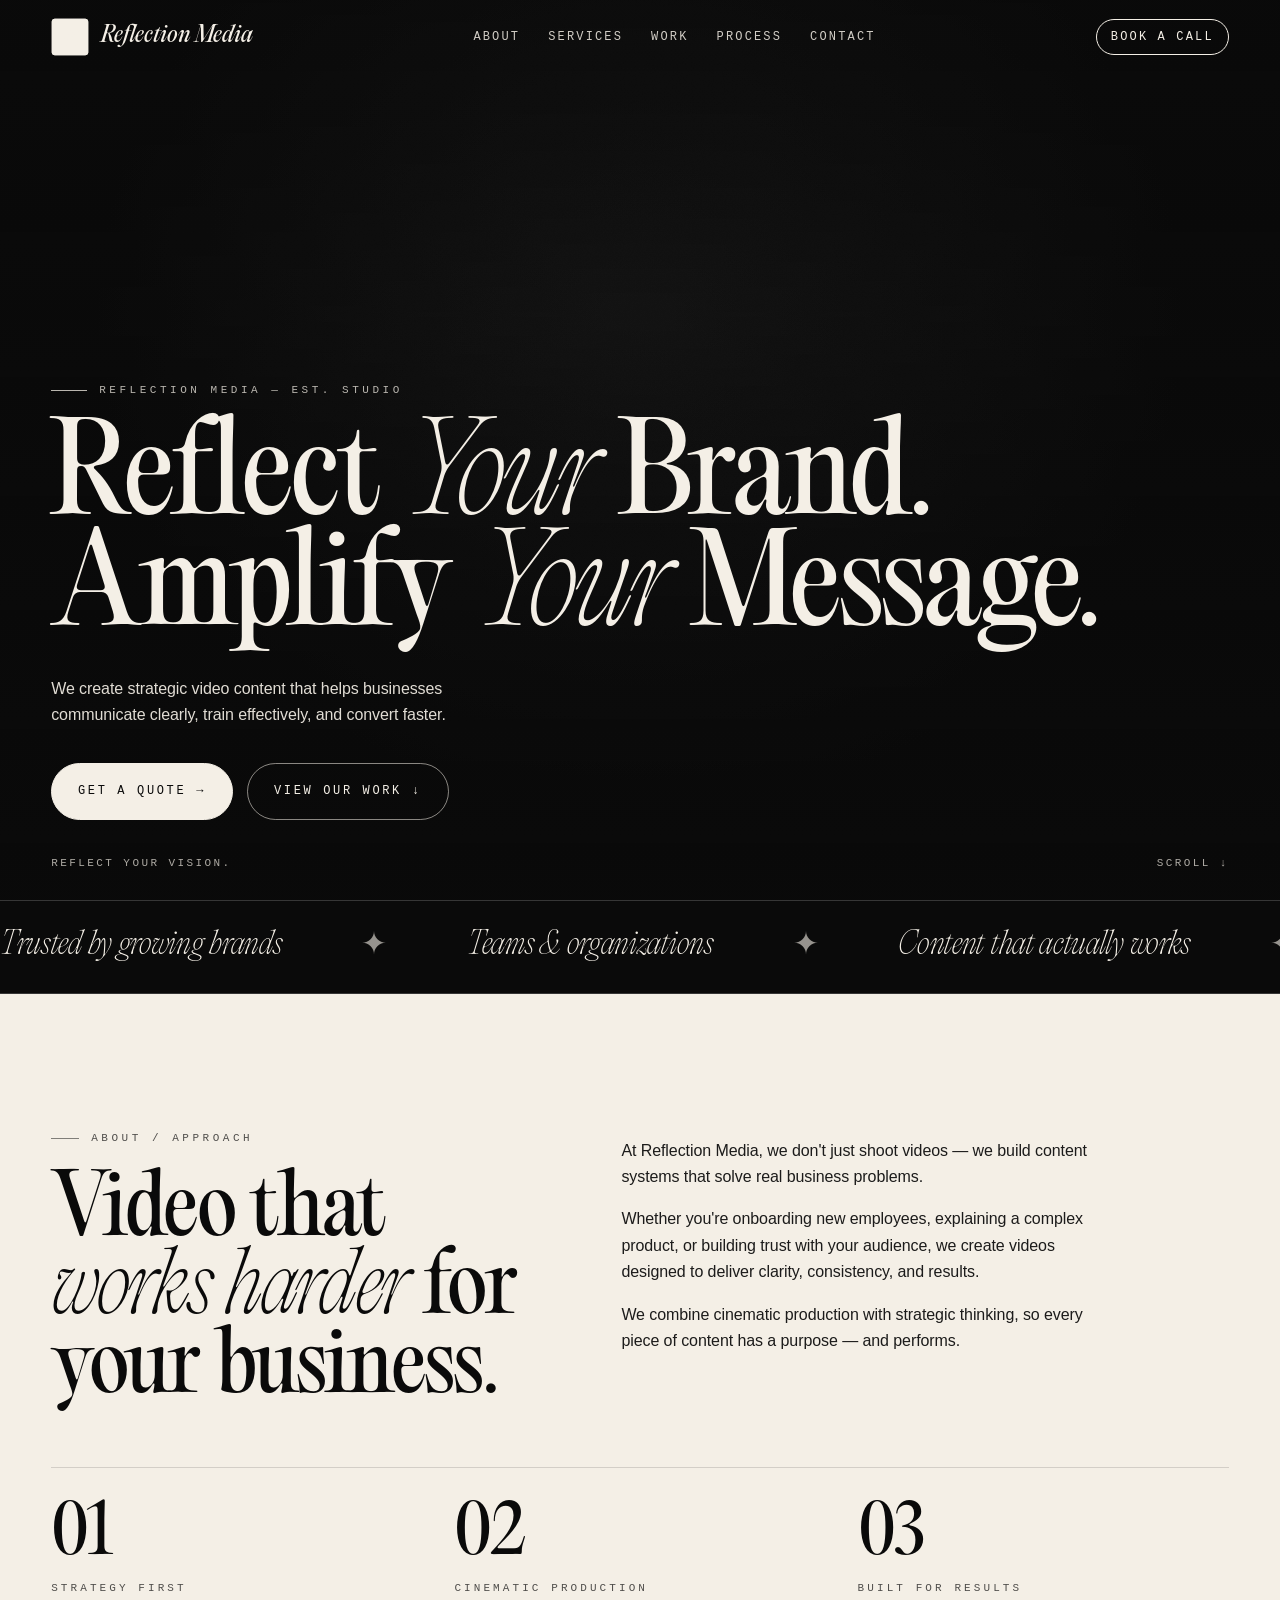
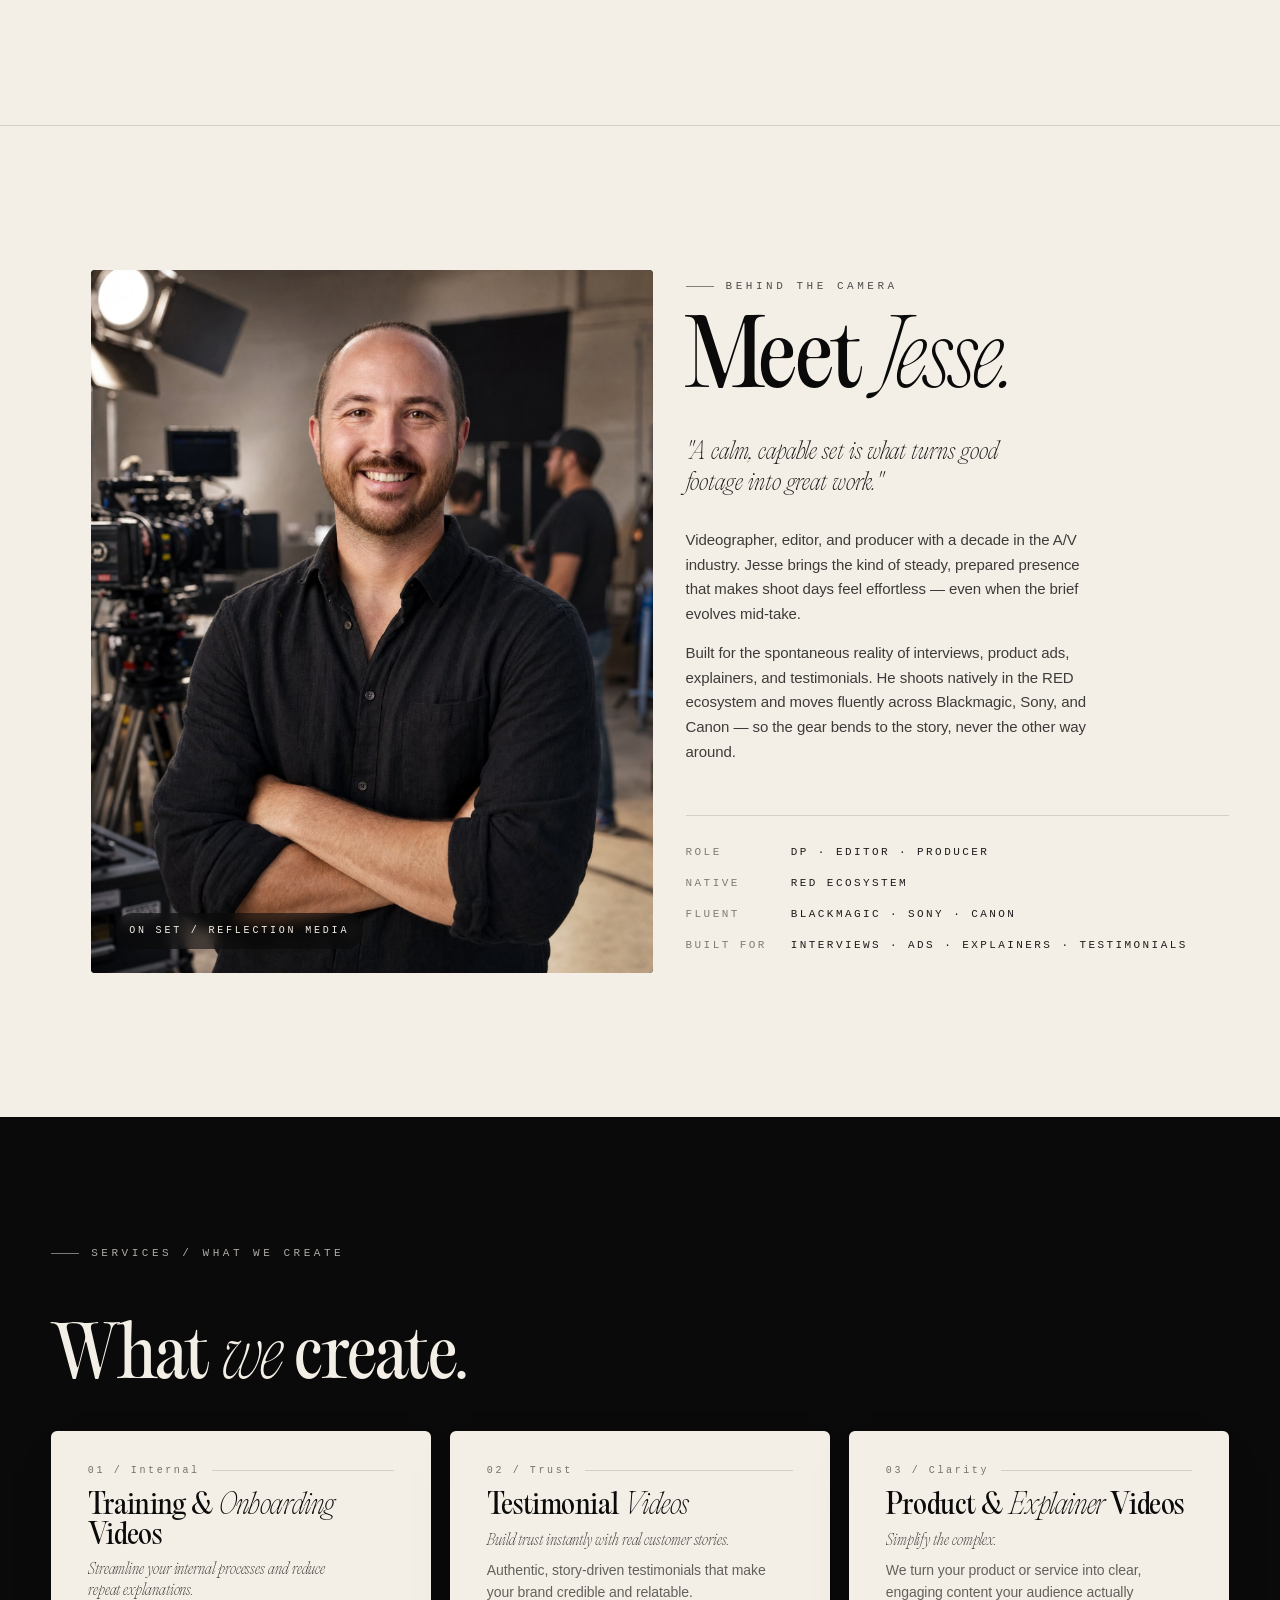
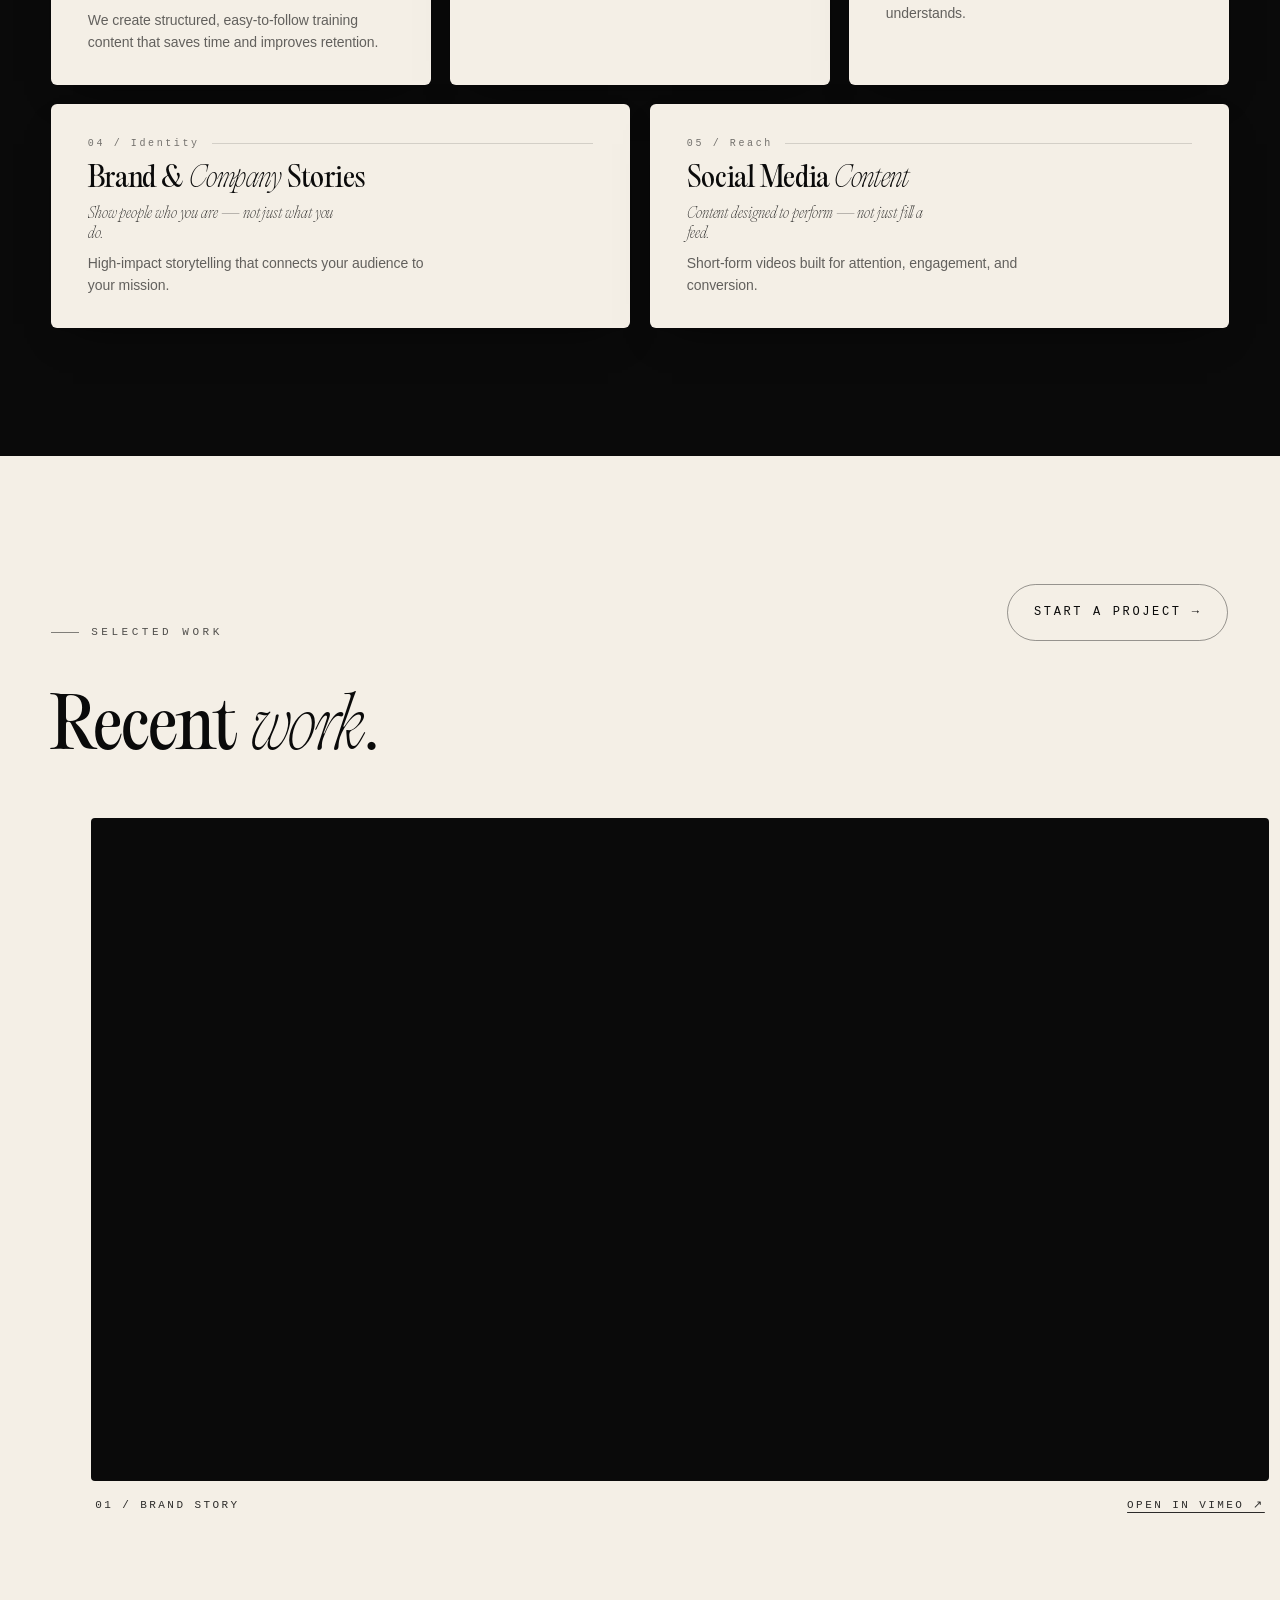
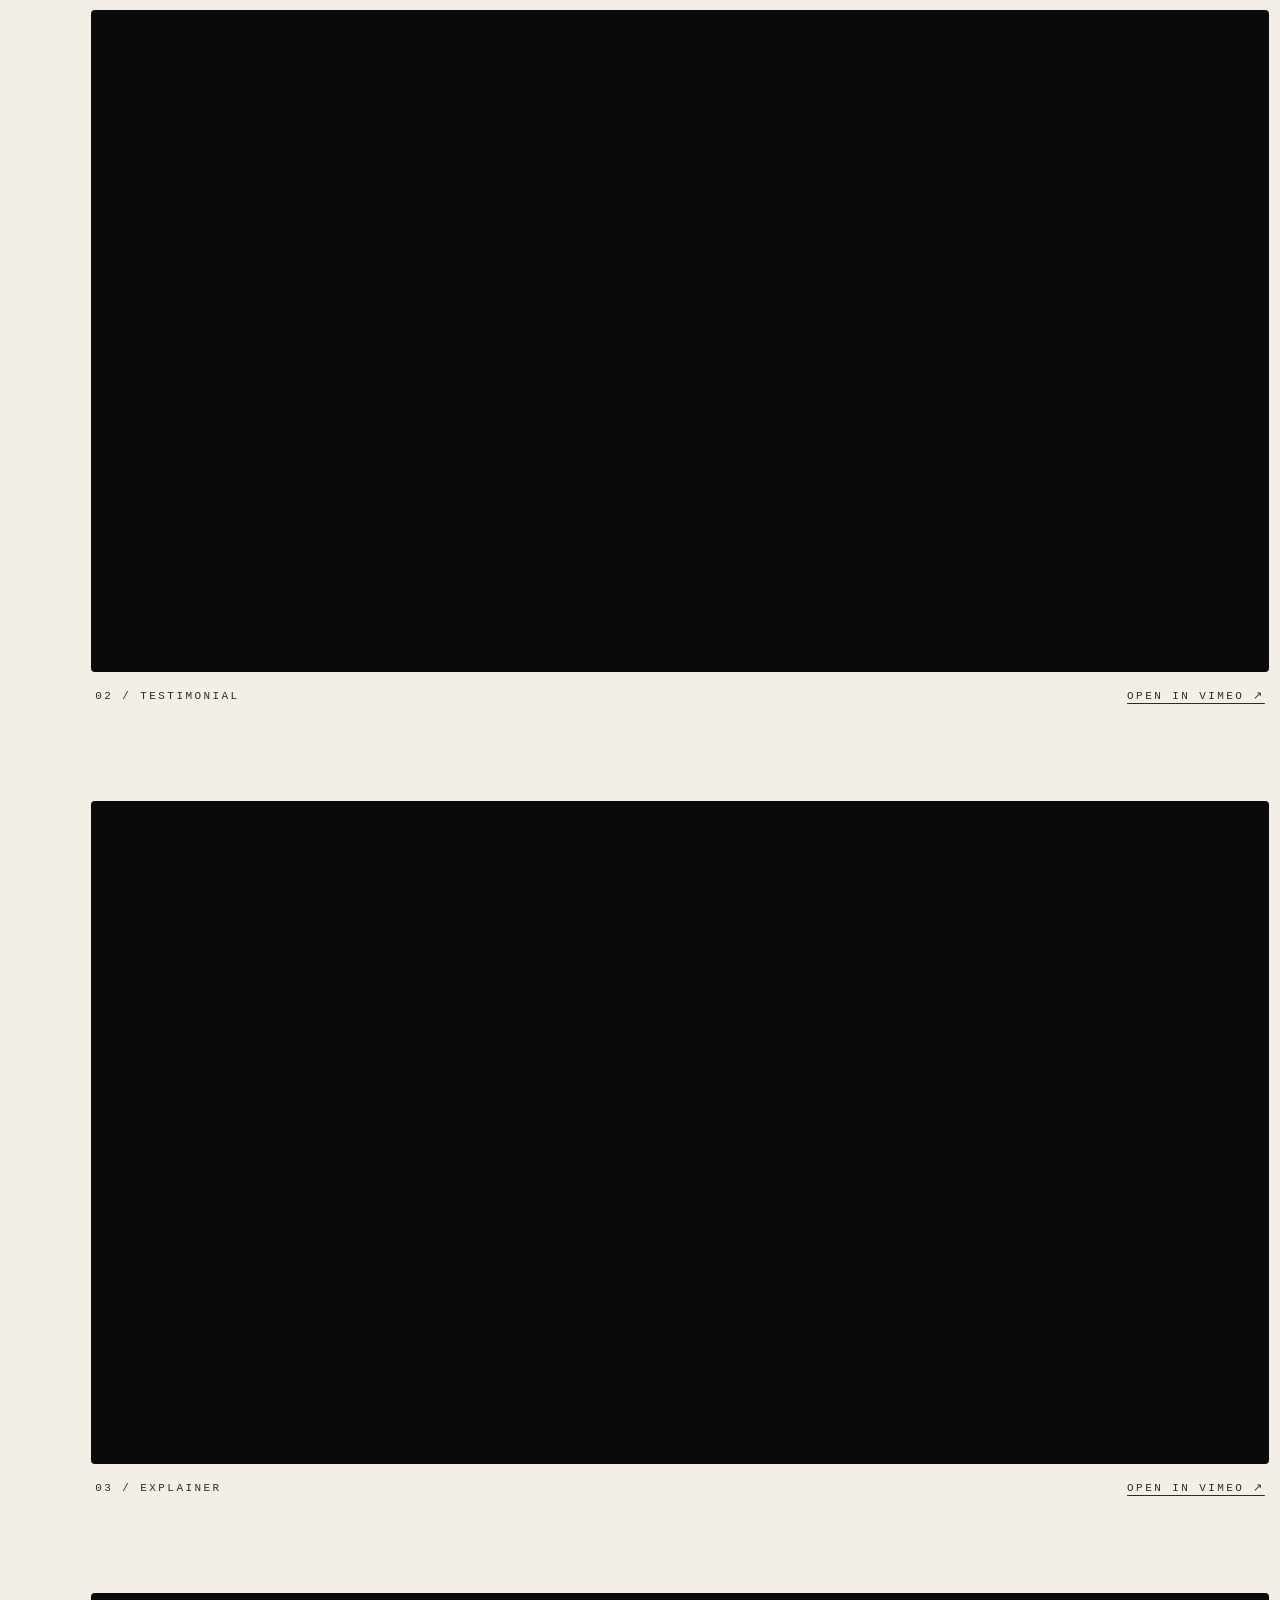
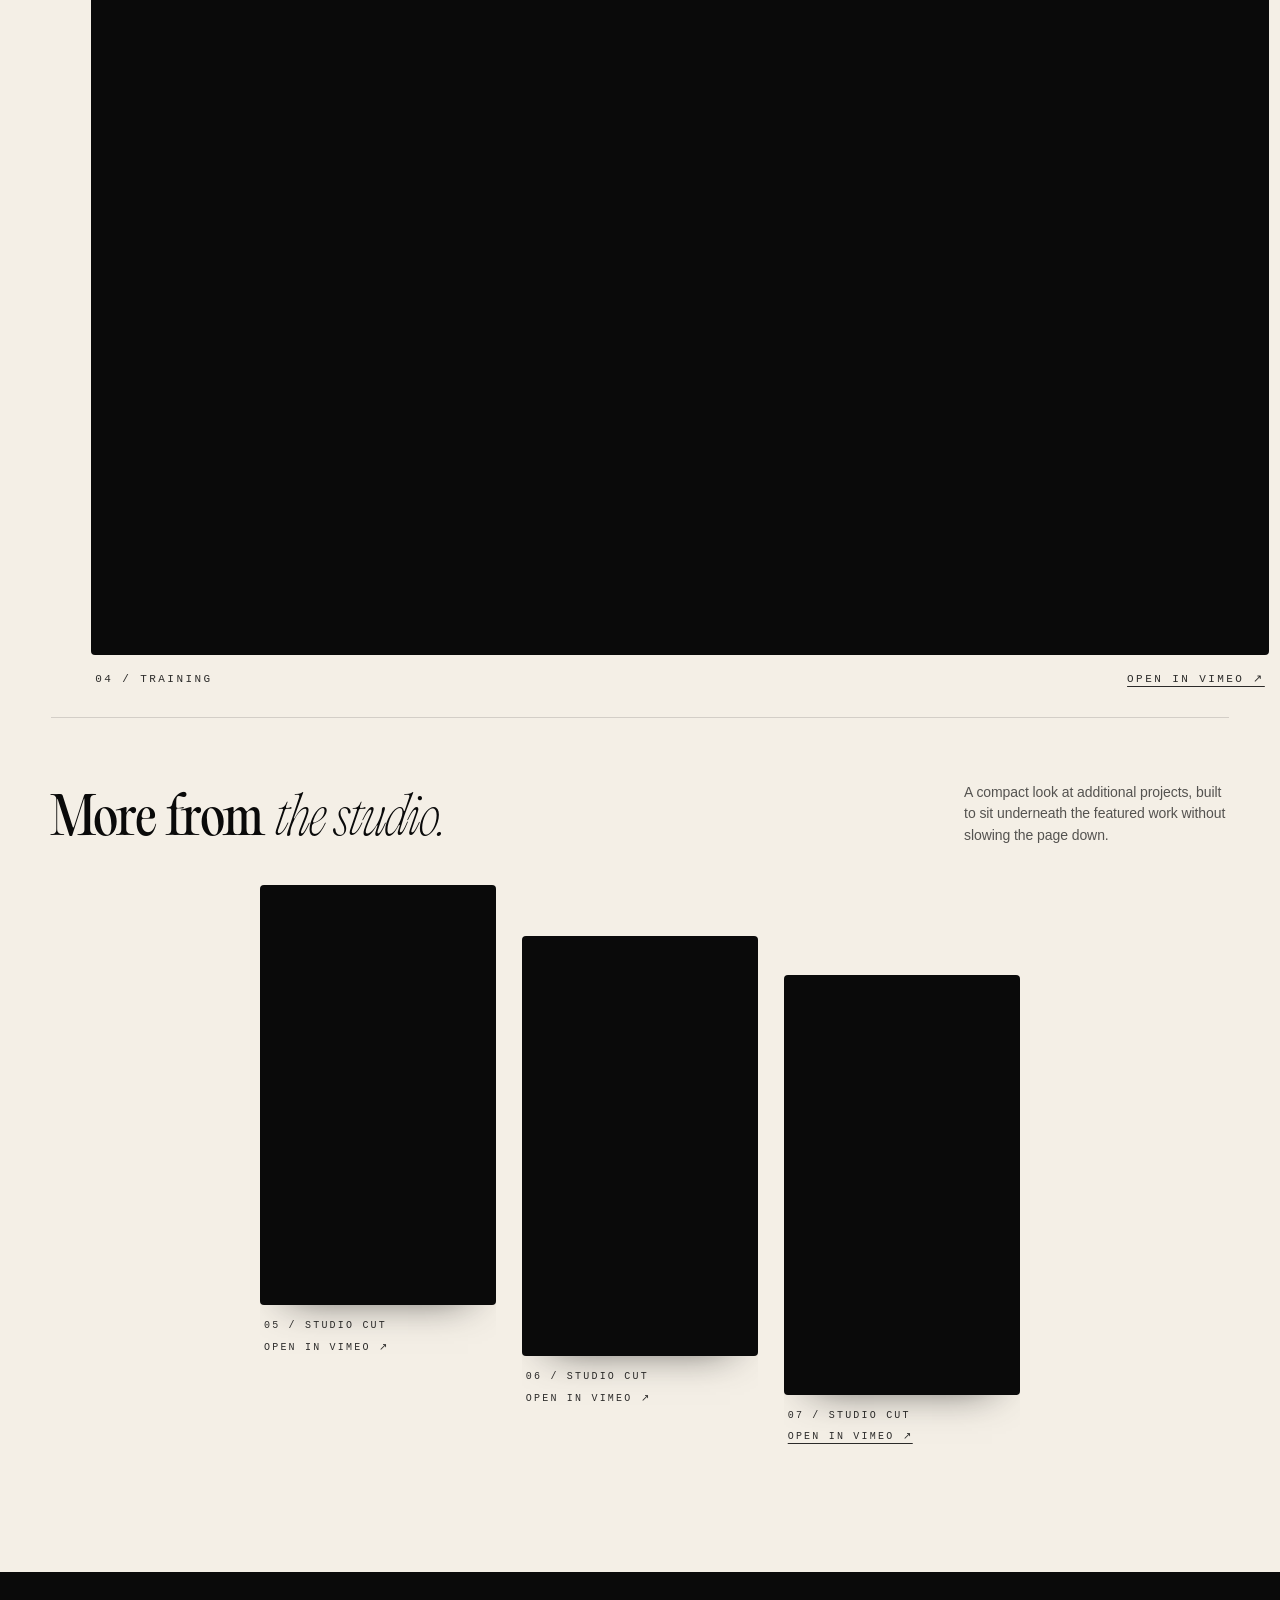
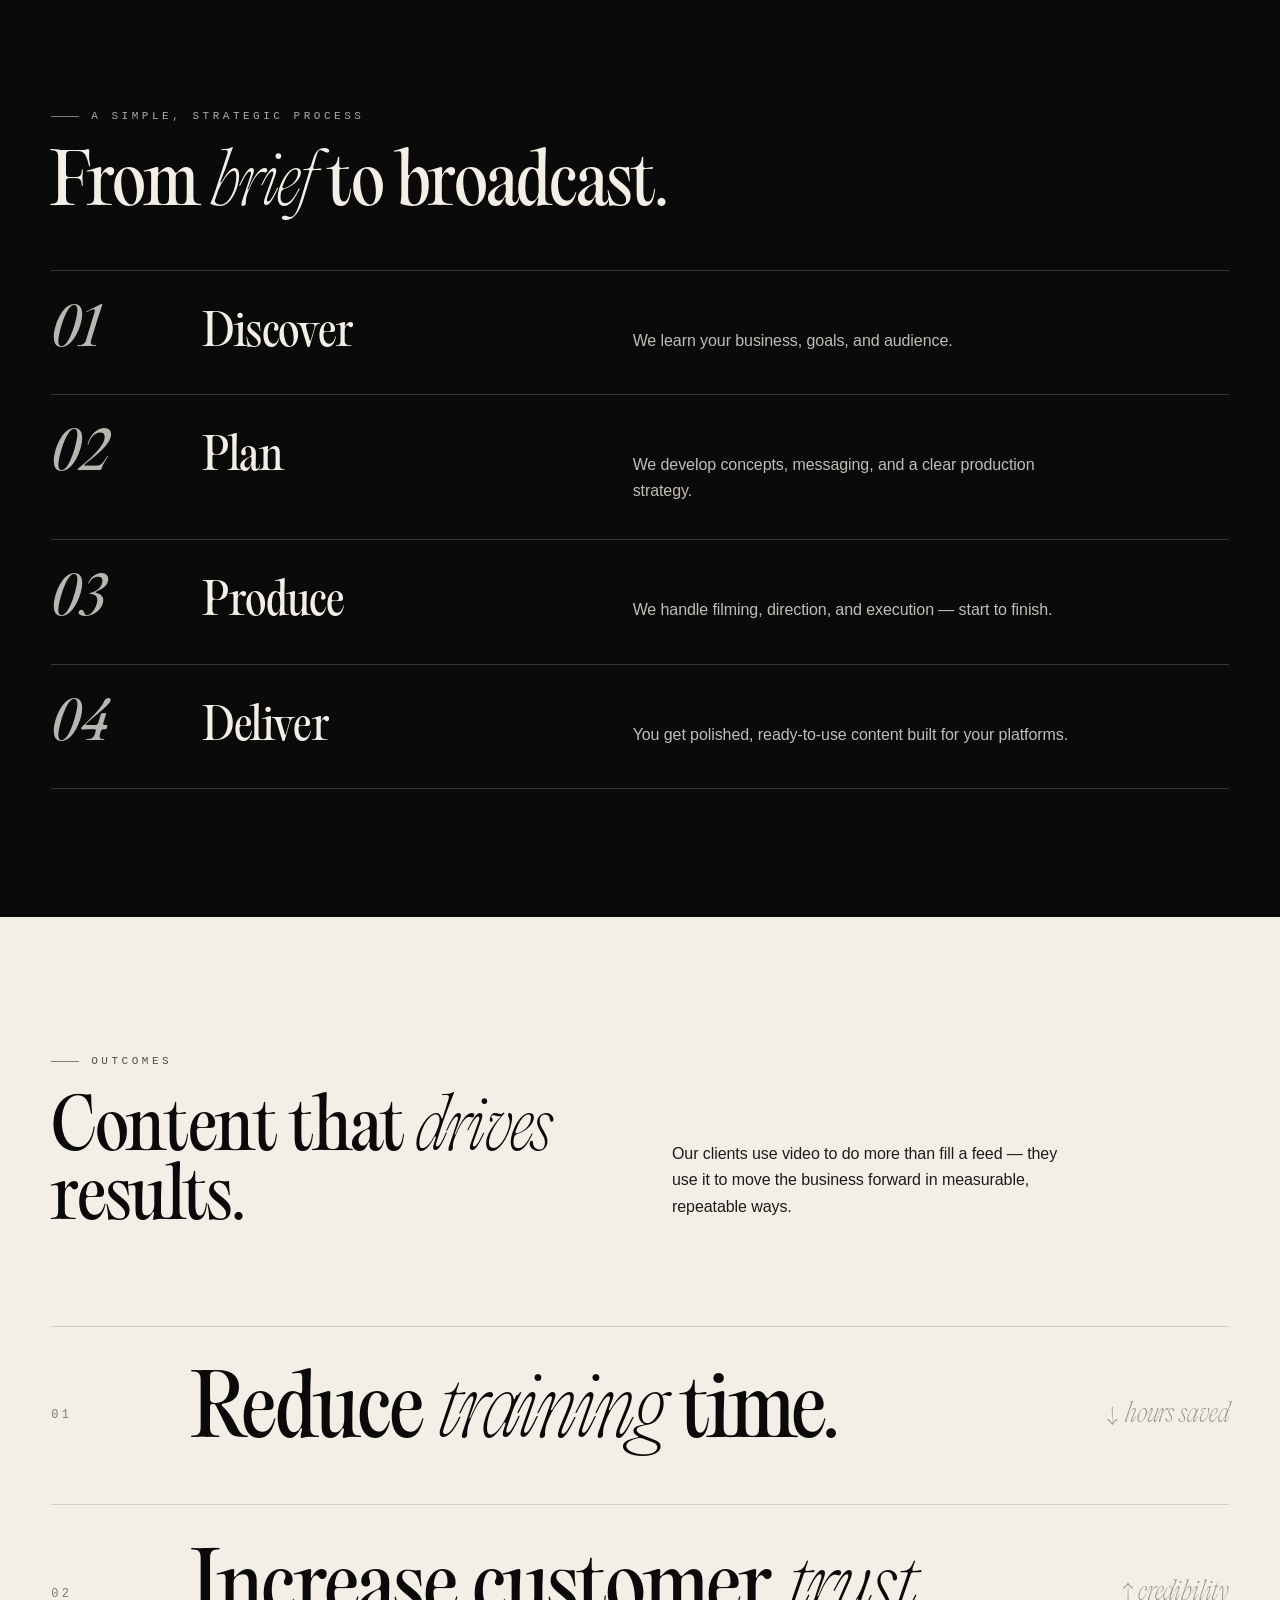
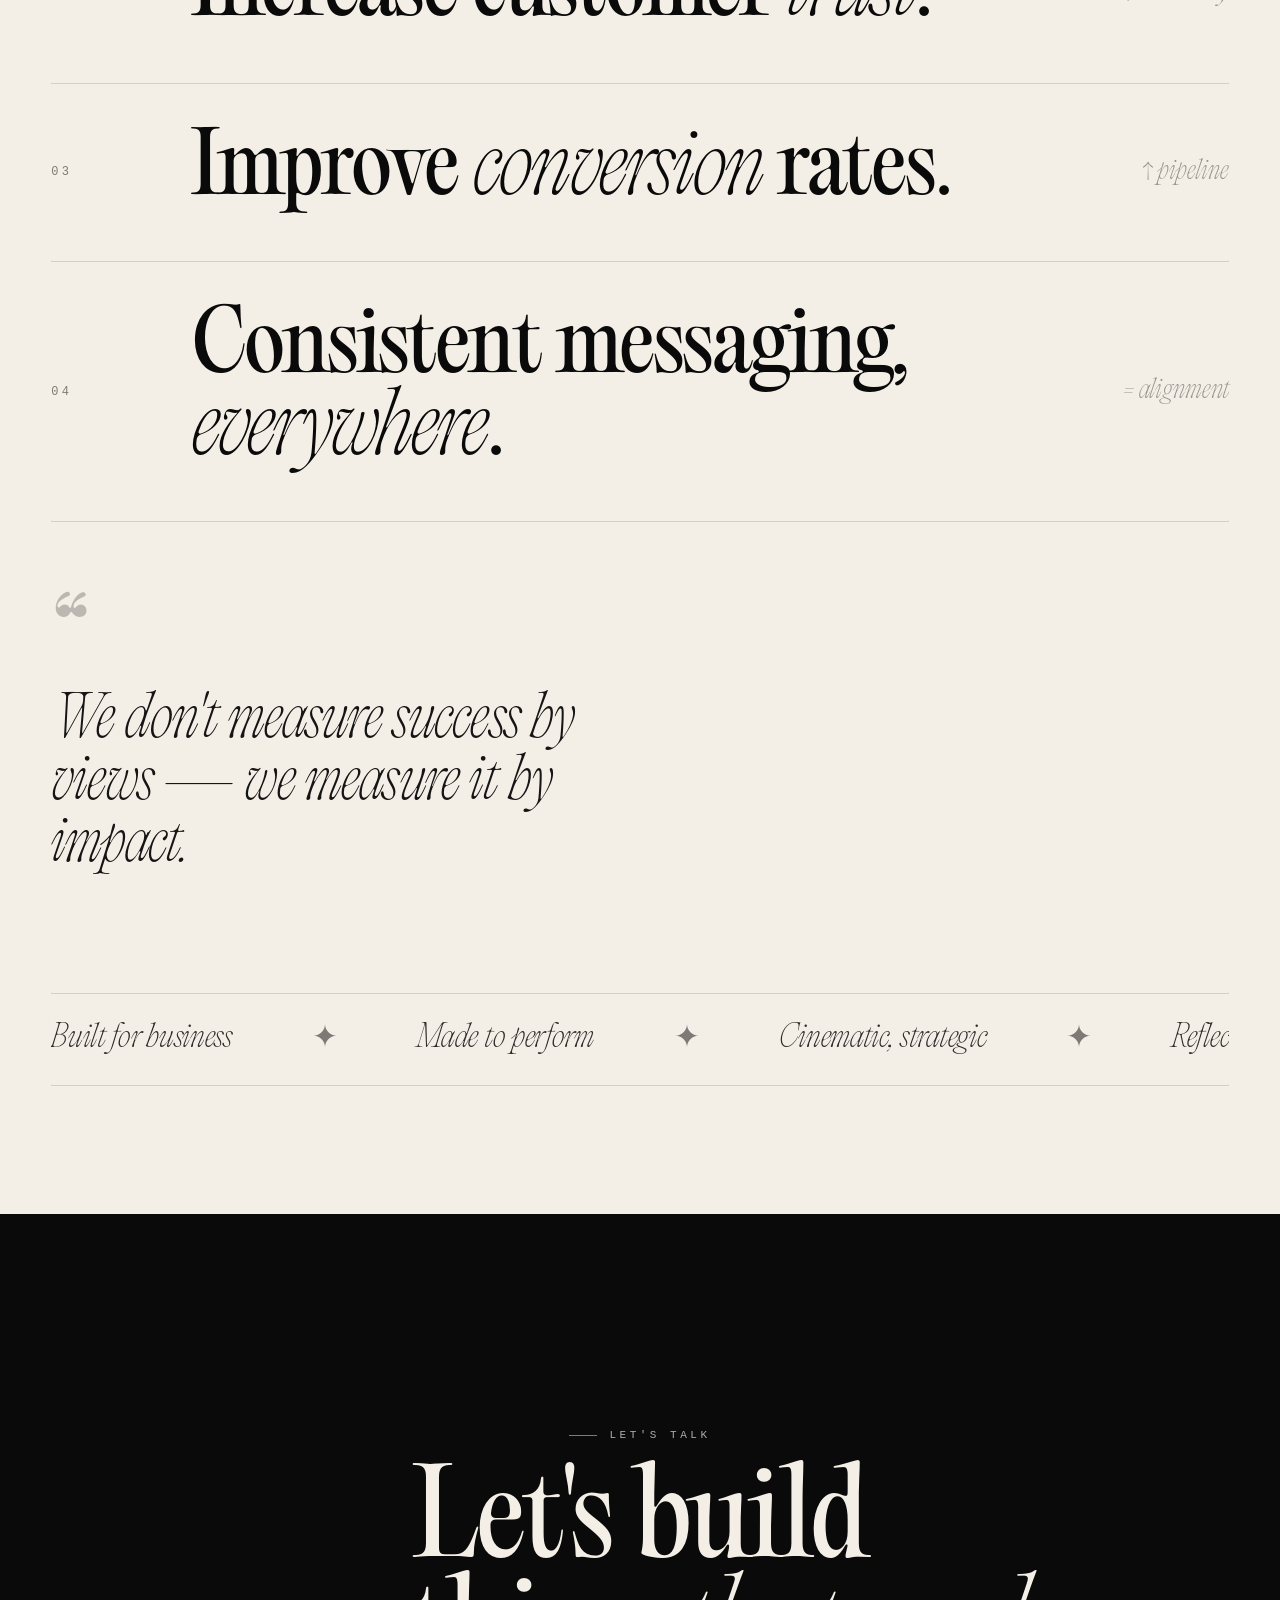
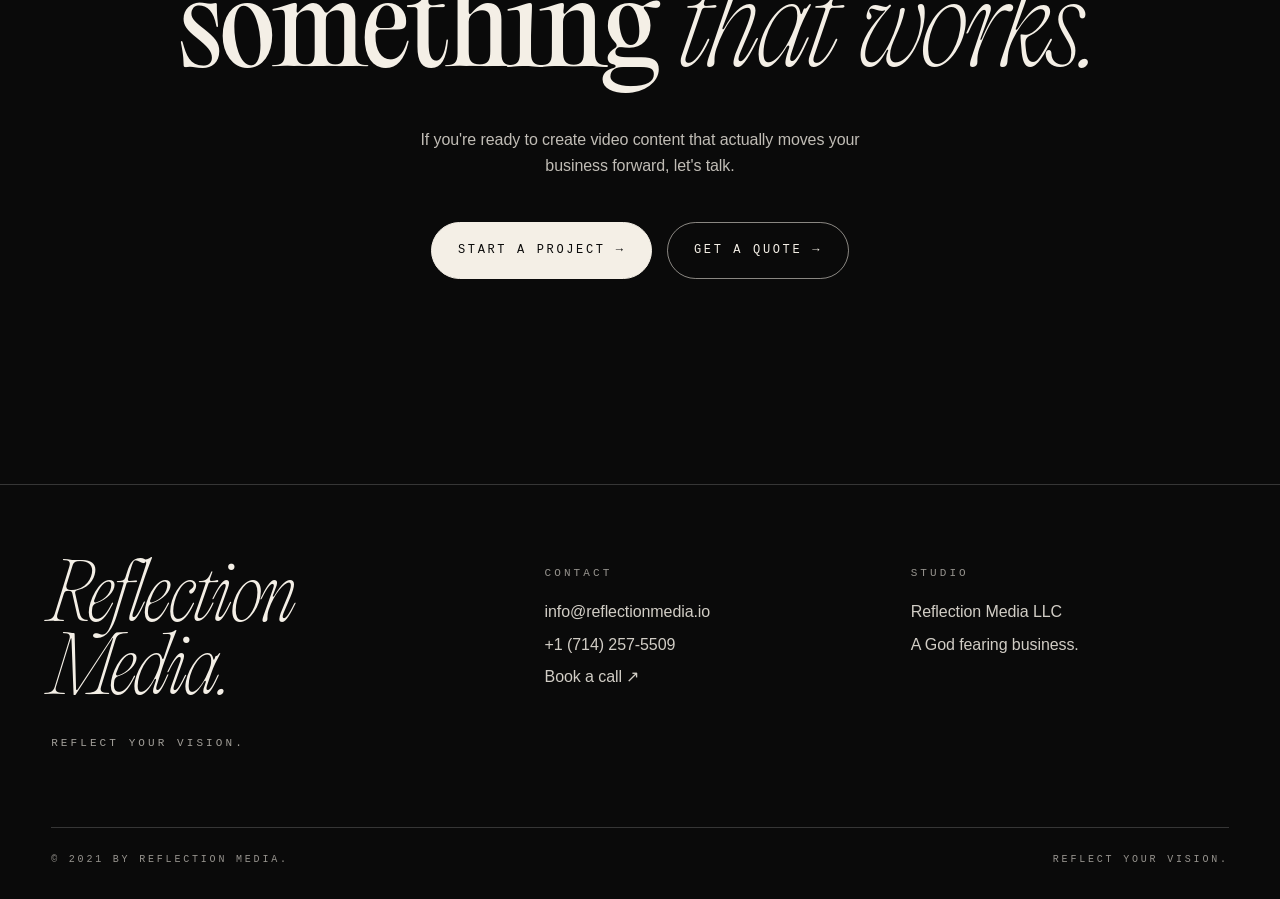
==== commit 2c762dbc: "Update portfolio layout" ====
--- a/index.html
+++ b/index.html
@@ -605,6 +605,73 @@
   }
   .work-item .meta a { text-decoration: underline; text-underline-offset: 4px; }
   .work-item .meta a:hover { opacity: 0.7; }
+  .work-more {
+    margin-top: clamp(8px, 1vw, 16px);
+    padding-top: clamp(36px, 5vw, 64px);
+    border-top: 1px solid var(--rule-dark);
+  }
+  .work-more-head {
+    display: flex;
+    justify-content: space-between;
+    align-items: end;
+    gap: 24px;
+    margin-bottom: clamp(24px, 3vw, 40px);
+  }
+  .work-more-head h3 {
+    font-family: var(--serif);
+    font-weight: 400;
+    font-size: clamp(34px, 4vw, 64px);
+    line-height: 0.98;
+    letter-spacing: -0.02em;
+    margin: 0;
+  }
+  .work-more-head h3 em { font-style: italic; font-weight: 300; }
+  .work-more-head p {
+    max-width: 34ch;
+    margin: 0;
+    font-size: 14px;
+    line-height: 1.55;
+    opacity: 0.68;
+  }
+  .work-mini-grid {
+    display: grid;
+    grid-template-columns: repeat(3, minmax(0, 1fr));
+    gap: clamp(16px, 2vw, 28px);
+    align-items: start;
+    max-width: 760px;
+    margin-inline: auto;
+  }
+  .work-mini {
+    margin: 0;
+    max-width: 240px;
+    justify-self: stretch;
+  }
+  .work-mini .ratio {
+    aspect-ratio: 9 / 16;
+    width: 100%;
+    border-radius: 4px;
+    box-shadow: 0 18px 40px -28px rgba(10,10,10,0.8);
+  }
+  .work-mini:nth-child(2) { margin-top: clamp(28px, 4vw, 56px); }
+  .work-mini:nth-child(3) { margin-top: clamp(56px, 7vw, 96px); }
+  .work-mini .meta {
+    display: grid;
+    gap: 8px;
+    padding-top: 14px;
+    font-size: 10px;
+    line-height: 1.35;
+  }
+  @media (max-width: 900px) {
+    .work-more-head { display: grid; }
+    .work-mini-grid {
+      grid-template-columns: 1fr;
+      max-width: 320px;
+      margin-left: 0;
+    }
+    .work-mini { max-width: none; }
+    .work-mini:nth-child(2),
+    .work-mini:nth-child(3) { margin-top: 0; }
+  }
 
   /* ============ PROCESS ============ */
   .process {
@@ -653,94 +720,6 @@
   @media (max-width: 820px) {
     .process-row { grid-template-columns: 60px 1fr; gap: 16px; }
     .process-row p { grid-column: 2; }
-  }
-
-  /* ============ DIFFERENTIATORS — circle medallions ============ */
-  .differ {
-    background: var(--ivory);
-    color: var(--black);
-  }
-  .differ-grid {
-    display: grid;
-    grid-template-columns: repeat(2, 1fr);
-    gap: clamp(40px, 5vw, 80px);
-    margin-top: clamp(56px, 7vw, 96px);
-    justify-items: center;
-    place-items: center;
-  }
-  .diff-card {
-    width: 100%;
-    max-width: 440px;
-    aspect-ratio: 1 / 1;
-    border-radius: 50%;
-    border: 1px solid rgba(10,10,10,0.18);
-    background: var(--ivory);
-    padding: clamp(36px, 5vw, 60px);
-    display: flex;
-    flex-direction: column;
-    justify-content: center;
-    align-items: center;
-    text-align: center;
-    position: relative;
-    transition: transform .5s cubic-bezier(.2,.8,.2,1),
-                background .5s ease,
-                color .5s ease,
-                border-color .5s ease,
-                box-shadow .5s ease;
-    will-change: transform;
-  }
-  .diff-card::before {
-    content: "";
-    position: absolute;
-    inset: 8px;
-    border-radius: 50%;
-    border: 1px dashed rgba(10,10,10,0.08);
-    pointer-events: none;
-    transition: opacity .4s ease;
-  }
-  .diff-card:hover {
-    background: var(--black);
-    color: var(--ivory);
-    border-color: var(--black);
-    transform: translateY(-6px) scale(1.015);
-    box-shadow: 0 30px 60px -20px rgba(0,0,0,0.5);
-  }
-  .diff-card:hover::before { border-color: rgba(244,239,230,0.18); }
-  .diff-card .num {
-    font-family: var(--serif);
-    font-style: italic;
-    font-weight: 300;
-    font-size: clamp(48px, 6vw, 88px);
-    line-height: 1;
-    letter-spacing: -0.03em;
-    margin-bottom: clamp(16px, 1.8vw, 24px);
-    opacity: 0.85;
-    display: block;
-  }
-  .diff-card .num::after { content: ""; display: none; }
-  .diff-card h4 {
-    font-family: var(--serif);
-    font-weight: 400;
-    font-size: clamp(22px, 2.4vw, 32px);
-    line-height: 1.1;
-    margin: 0 0 12px;
-    max-width: 12ch;
-    letter-spacing: -0.015em;
-  }
-  .diff-card h4 em { font-style: italic; font-weight: 300; }
-  .diff-card p {
-    font-family: var(--sans);
-    font-weight: 400;
-    font-size: 14px;
-    line-height: 1.55;
-    margin: 0;
-    max-width: 24ch;
-    opacity: 0.7;
-  }
-  .diff-card:hover p { opacity: 0.85; }
-  @media (max-width: 820px) {
-    .differ-grid { grid-template-columns: 1fr; }
-    .diff-card { max-width: 360px; }
   }
 
   /* ============ MEET JESSE — magazine spread ============ */
@@ -882,8 +861,8 @@
 
   /* ============ RESULTS — poster-style ============ */
   .results {
-    background: var(--black);
-    color: var(--ivory);
+    background: var(--ivory);
+    color: var(--black);
     overflow: hidden;
     position: relative;
   }
@@ -904,12 +883,12 @@
     list-style: none;
     margin: 0;
     padding: 0;
-    border-top: 1px solid var(--rule);
+    border-top: 1px solid var(--rule-dark);
   }
   .outcomes li {
     counter-increment: outcome;
     position: relative;
-    border-bottom: 1px solid var(--rule);
+    border-bottom: 1px solid var(--rule-dark);
     padding: clamp(28px, 4vw, 48px) 0;
     display: grid;
     grid-template-columns: clamp(60px, 8vw, 110px) 1fr auto;
@@ -920,7 +899,7 @@
   }
   .outcomes li:hover {
     padding-left: clamp(16px, 2.5vw, 36px);
-    background: linear-gradient(90deg, rgba(244,239,230,0.04) 0%, transparent 70%);
+    background: linear-gradient(90deg, rgba(10,10,10,0.04) 0%, transparent 70%);
   }
   .outcomes li::before {
     content: "0" counter(outcome);
@@ -937,7 +916,7 @@
     line-height: 0.98;
     letter-spacing: -0.025em;
     margin: 0;
-    color: var(--ivory);
+    color: var(--black);
   }
   .outcomes .phrase em {
     font-style: italic;
@@ -982,20 +961,20 @@
   }
   .results-marquee {
     margin-top: clamp(72px, 9vw, 120px);
-    border-top: 1px solid var(--rule);
-    border-bottom: 1px solid var(--rule);
+    border-top: 1px solid var(--rule-dark);
+    border-bottom: 1px solid var(--rule-dark);
     overflow: hidden;
-    color: var(--ivory);
+    color: var(--black);
   }
   .results-marquee .marquee-track {
-    color: var(--ivory);
+    color: var(--black);
     opacity: 0.85;
   }
 
   /* ============ FINAL CTA ============ */
   .final {
-    background: var(--ivory);
-    color: var(--black);
+    background: var(--black);
+    color: var(--ivory);
     text-align: center;
     padding: clamp(120px, 16vw, 220px) var(--pad-x);
     position: relative;
@@ -1021,11 +1000,26 @@
     letter-spacing: -0.005em;
   }
   .final .cta-row { justify-content: center; }
+  .final .btn.dark {
+    --bg: var(--ivory);
+    --fg: var(--black);
+    border-color: var(--ivory);
+  }
+  .final .btn.dark.ghost {
+    --bg: transparent;
+    --fg: var(--ivory);
+    border-color: rgba(244,239,230,0.55);
+  }
+  .final .btn.dark.ghost:hover {
+    border-color: var(--ivory);
+    background: rgba(244,239,230,0.06);
+  }
 
   /* ============ FOOTER ============ */
   footer {
     background: var(--black);
     color: var(--ivory);
+    border-top: 1px solid var(--rule);
     padding: 80px var(--pad-x) 32px;
   }
   .foot-grid {
@@ -1371,6 +1365,54 @@
           </figcaption>
         </figure>
       </div>
+
+      <div class="work-more" aria-label="Additional video work">
+        <div class="work-more-head">
+          <h3>More from <em>the studio.</em></h3>
+          <p>A compact look at additional projects, built to sit underneath the featured work without slowing the page down.</p>
+        </div>
+
+        <div class="work-mini-grid">
+          <figure class="work-item work-mini">
+            <div class="ratio">
+              <iframe
+                src="https://player.vimeo.com/video/1189477627?dnt=1&title=0&byline=0&portrait=0"
+                allow="autoplay; fullscreen; picture-in-picture"
+                title="Reflection Media — Additional Work 01"></iframe>
+            </div>
+            <figcaption class="meta">
+              <span>05 / Studio Cut</span>
+              <a href="https://vimeo.com/1189477627" target="_blank" rel="noopener">Open in Vimeo ↗</a>
+            </figcaption>
+          </figure>
+
+          <figure class="work-item work-mini">
+            <div class="ratio">
+              <iframe
+                src="https://player.vimeo.com/video/1189477662?dnt=1&title=0&byline=0&portrait=0"
+                allow="autoplay; fullscreen; picture-in-picture"
+                title="Reflection Media — Additional Work 02"></iframe>
+            </div>
+            <figcaption class="meta">
+              <span>06 / Studio Cut</span>
+              <a href="https://vimeo.com/1189477662" target="_blank" rel="noopener">Open in Vimeo ↗</a>
+            </figcaption>
+          </figure>
+
+          <figure class="work-item work-mini">
+            <div class="ratio">
+              <iframe
+                src="https://player.vimeo.com/video/1189477516?dnt=1&title=0&byline=0&portrait=0"
+                allow="autoplay; fullscreen; picture-in-picture"
+                title="Reflection Media — Additional Work 03"></iframe>
+            </div>
+            <figcaption class="meta">
+              <span>07 / Studio Cut</span>
+              <a href="https://vimeo.com/1189477516" target="_blank" rel="noopener">Open in Vimeo ↗</a>
+            </figcaption>
+          </figure>
+        </div>
+      </div>
     </div>
   </section>
 
@@ -1405,44 +1447,6 @@
     </div>
   </section>
 
-  <!-- ============ DIFFERENTIATORS ============ -->
-  <section class="differ section-pad">
-    <div class="container">
-      <div class="grid-2">
-        <div>
-          <span class="label">Why Reflection Media</span>
-          <h2 class="h-display">Built for <em>business</em>, made to perform.</h2>
-        </div>
-        <div>
-          <p class="lead">We don't measure success by views — we measure it by impact. Every shoot day, every cut, every frame is engineered around a real outcome for your business.</p>
-        </div>
-      </div>
-
-      <div class="differ-grid">
-        <article class="diff-card">
-          <span class="num">01</span>
-          <h4>Strategic <em>First</em></h4>
-          <p>We focus on what the video needs to achieve — not just how it looks.</p>
-        </article>
-        <article class="diff-card">
-          <span class="num">02</span>
-          <h4>Built for <em>Business</em></h4>
-          <p>Designed for real-world applications: sales, training, onboarding, and marketing.</p>
-        </article>
-        <article class="diff-card">
-          <span class="num">03</span>
-          <h4>Efficient <em>Production</em></h4>
-          <p>We maximize shoot days so you get more value from every project.</p>
-        </article>
-        <article class="diff-card">
-          <span class="num">04</span>
-          <h4>Cinematic <em>Quality</em></h4>
-          <p>High-end visuals that elevate your brand and stand out.</p>
-        </article>
-      </div>
-    </div>
-  </section>
-
   <!-- ============ RESULTS — poster ============ -->
   <section class="results section-pad">
     <div class="container">
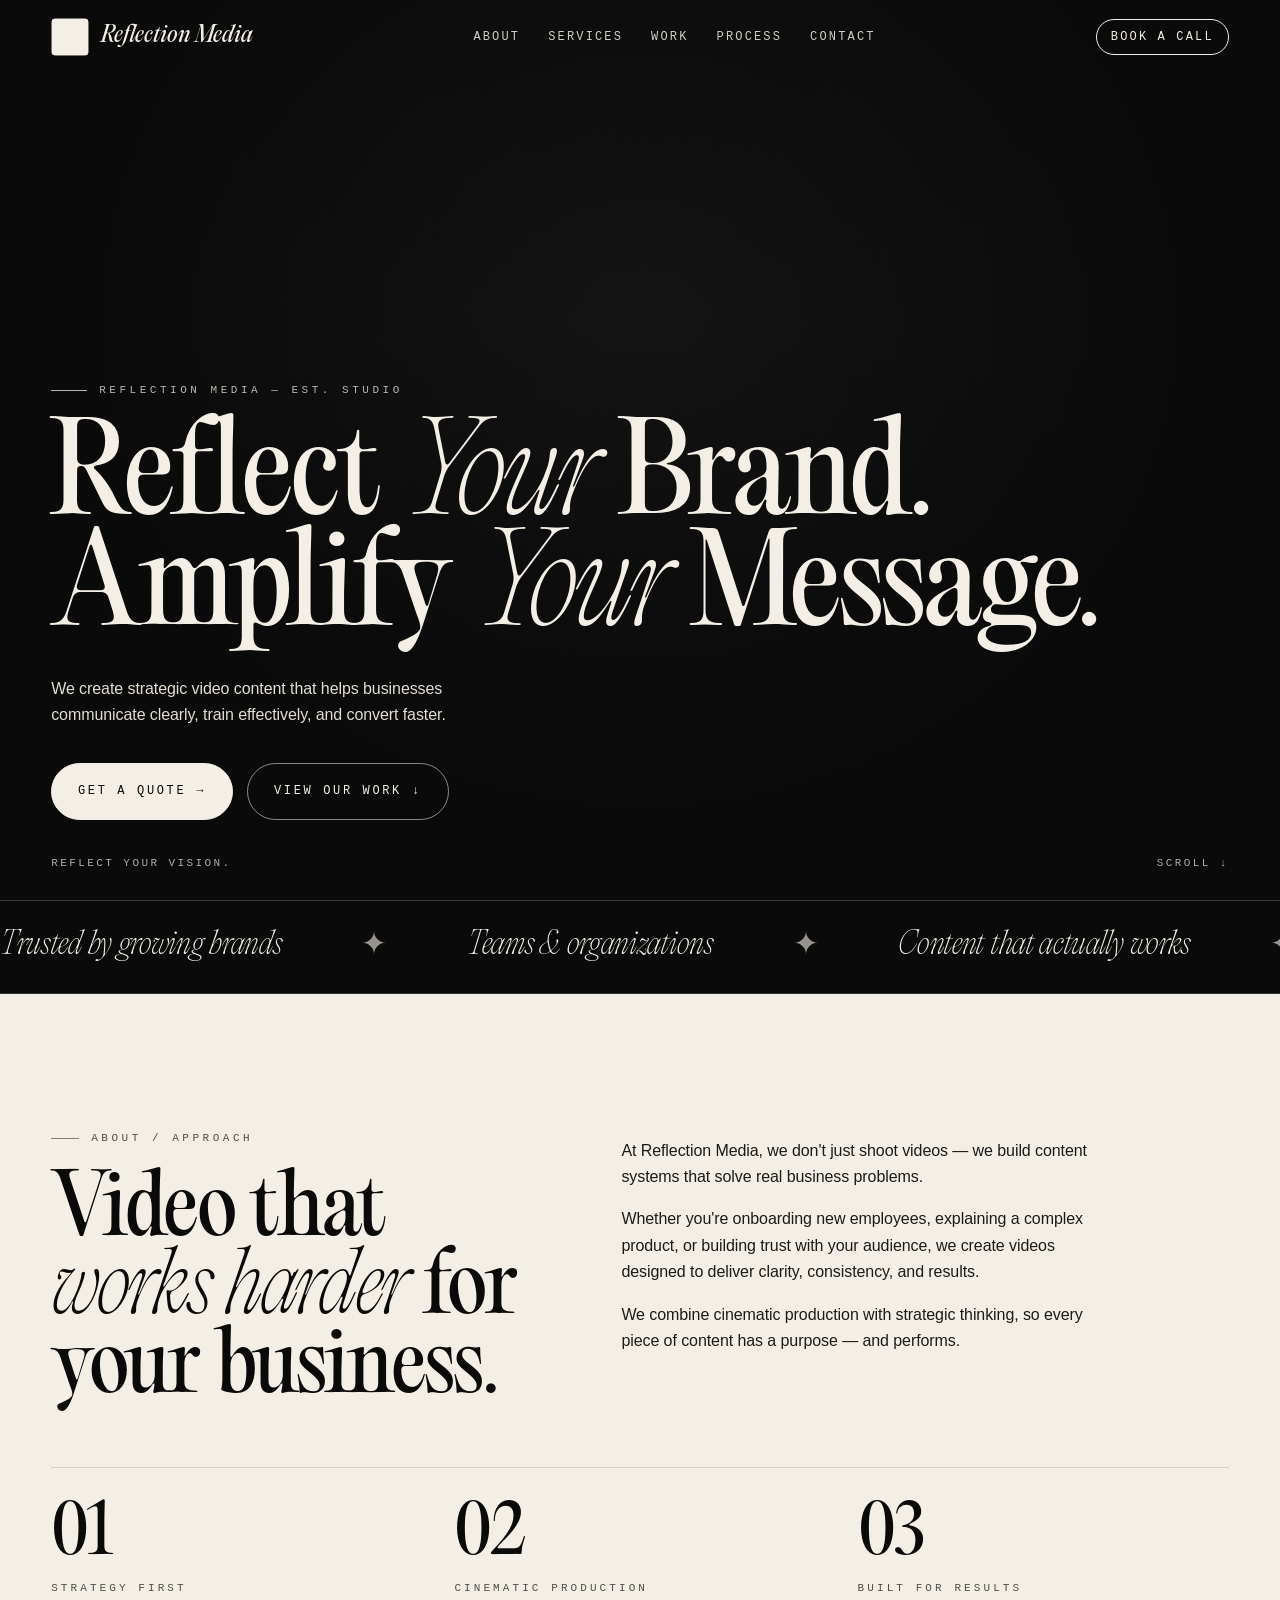
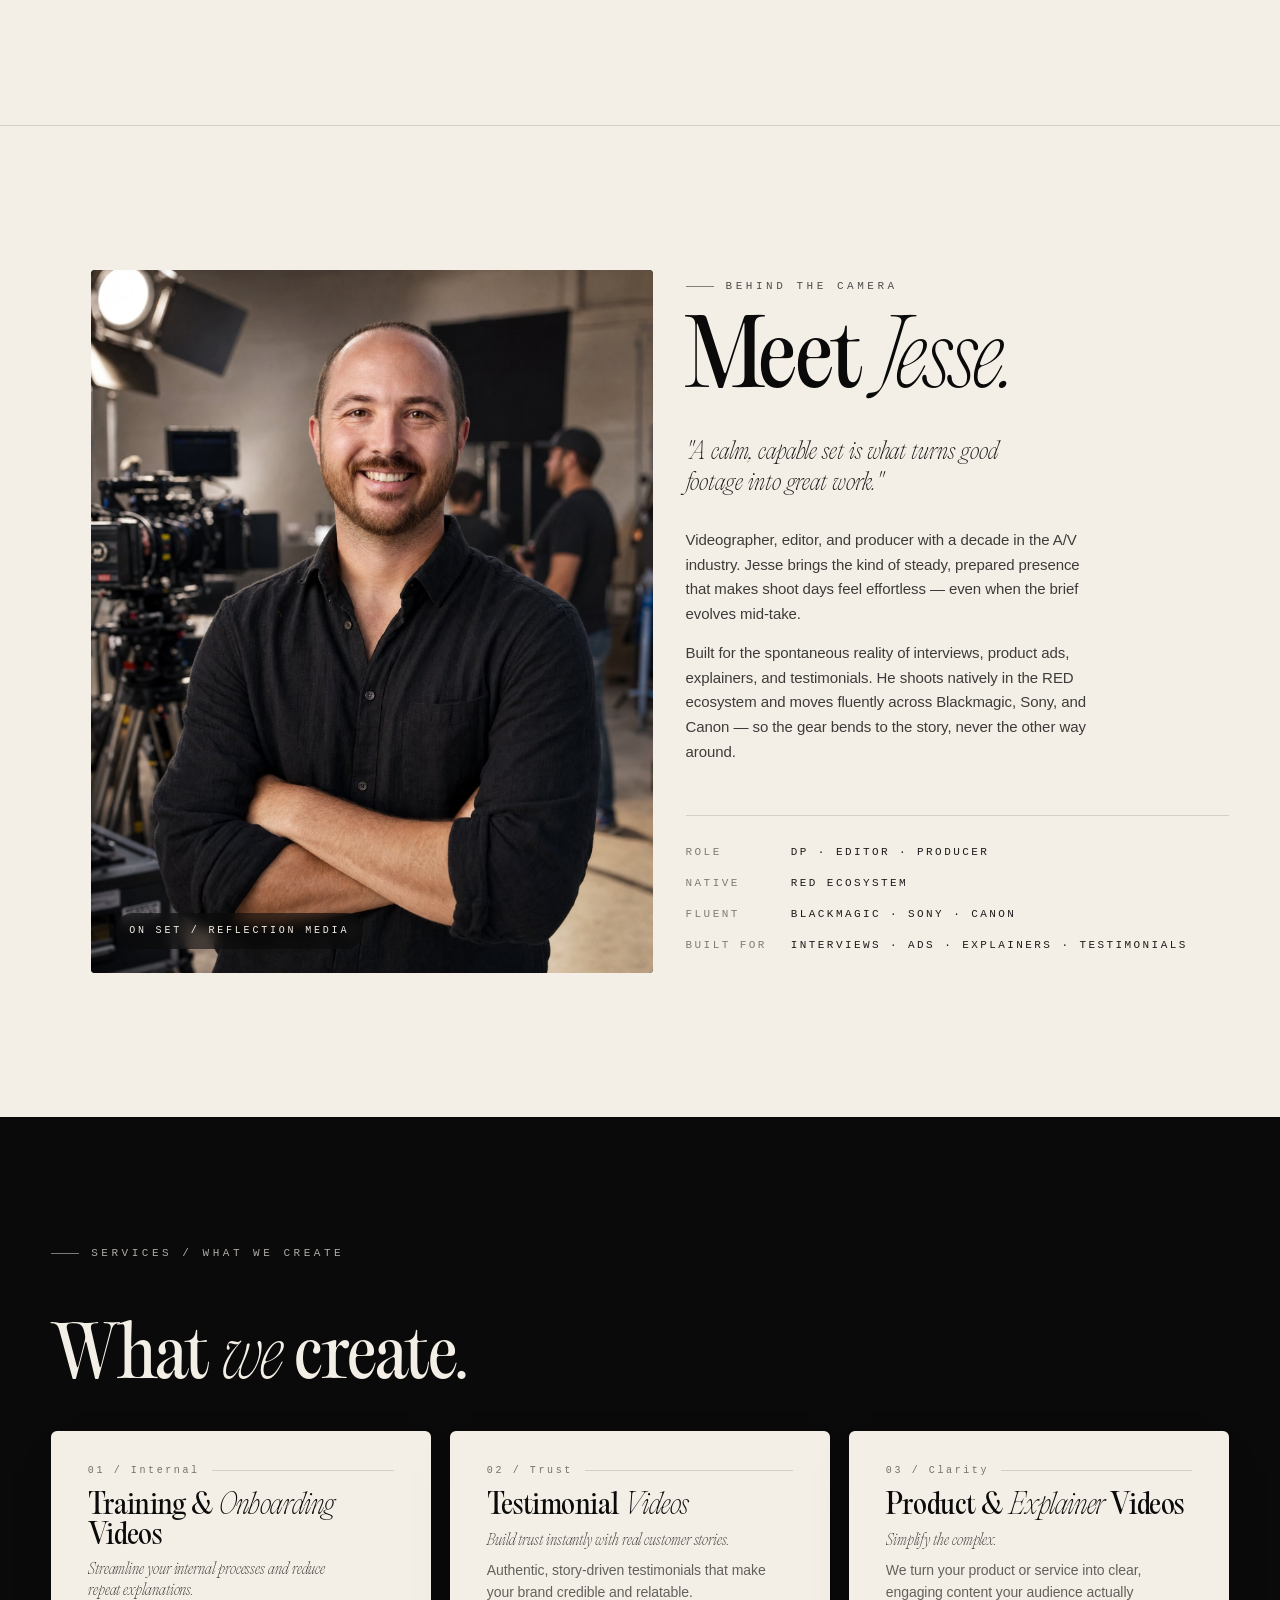
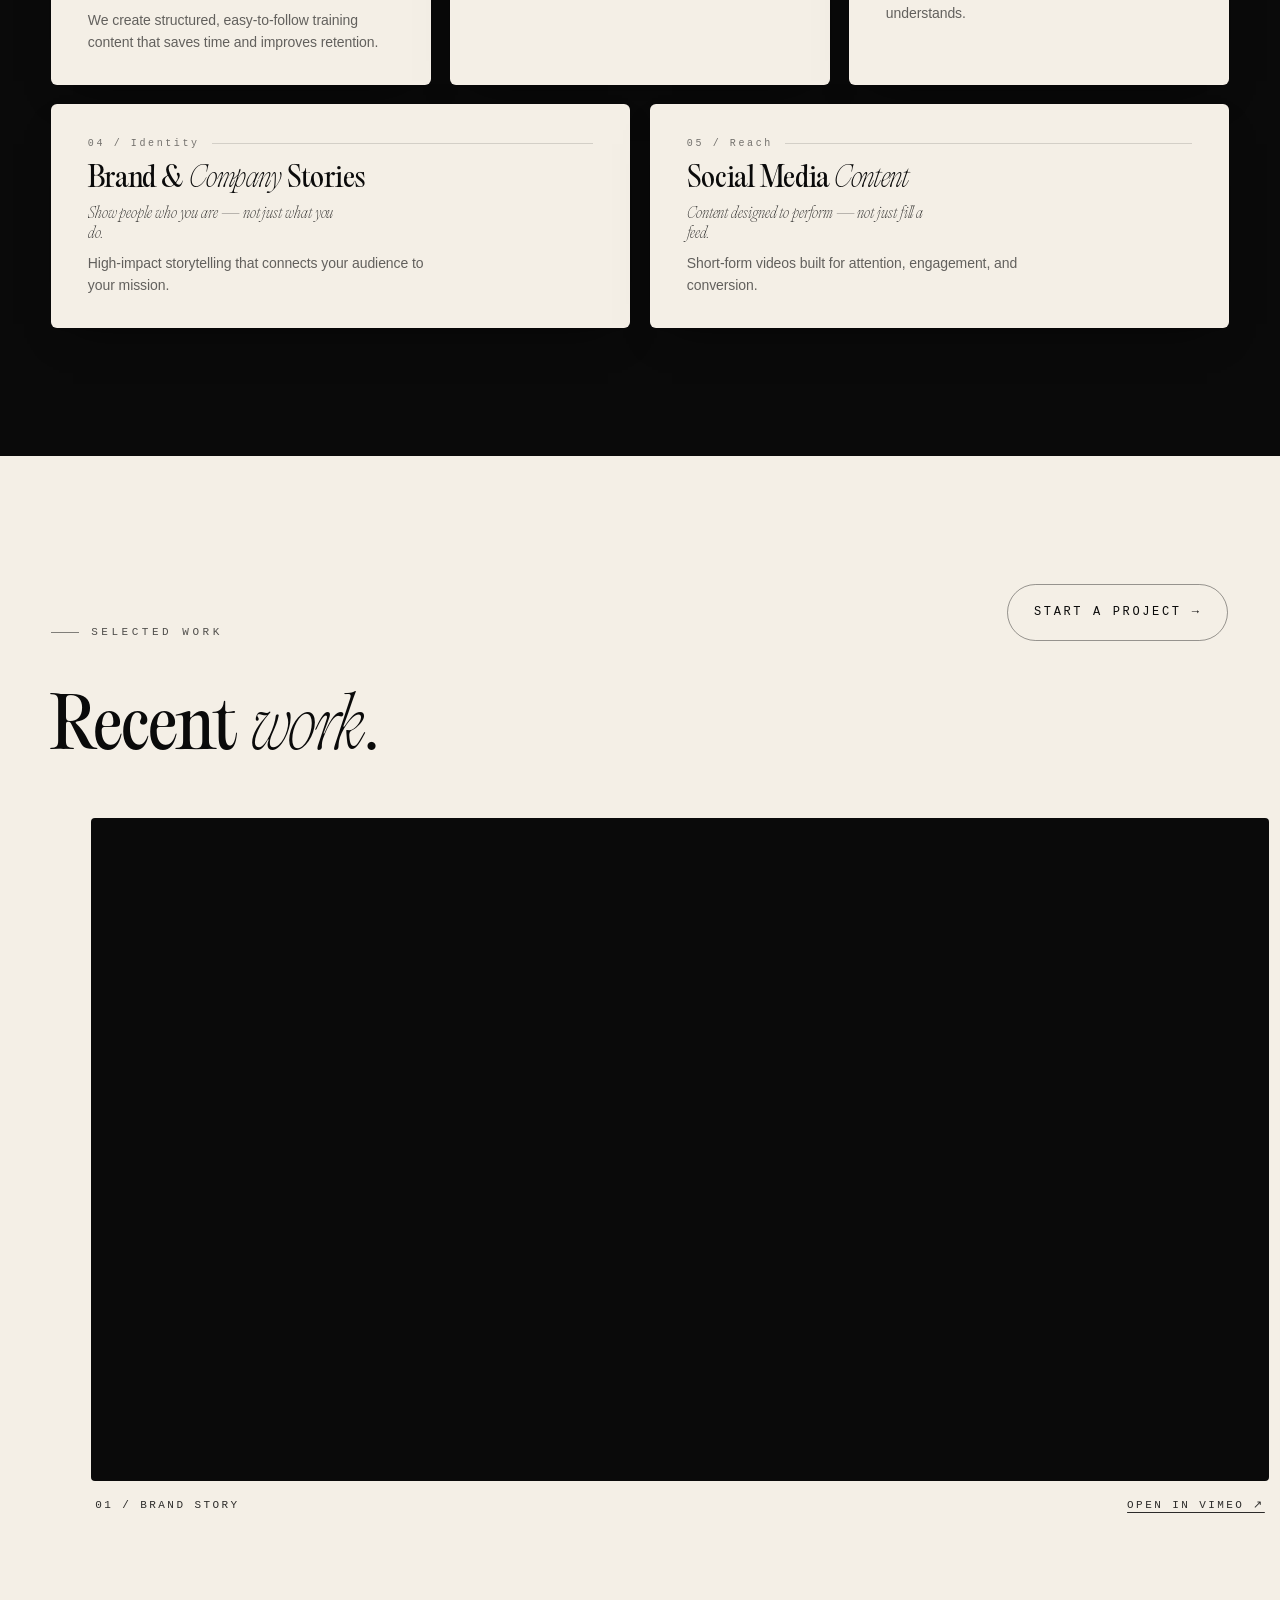
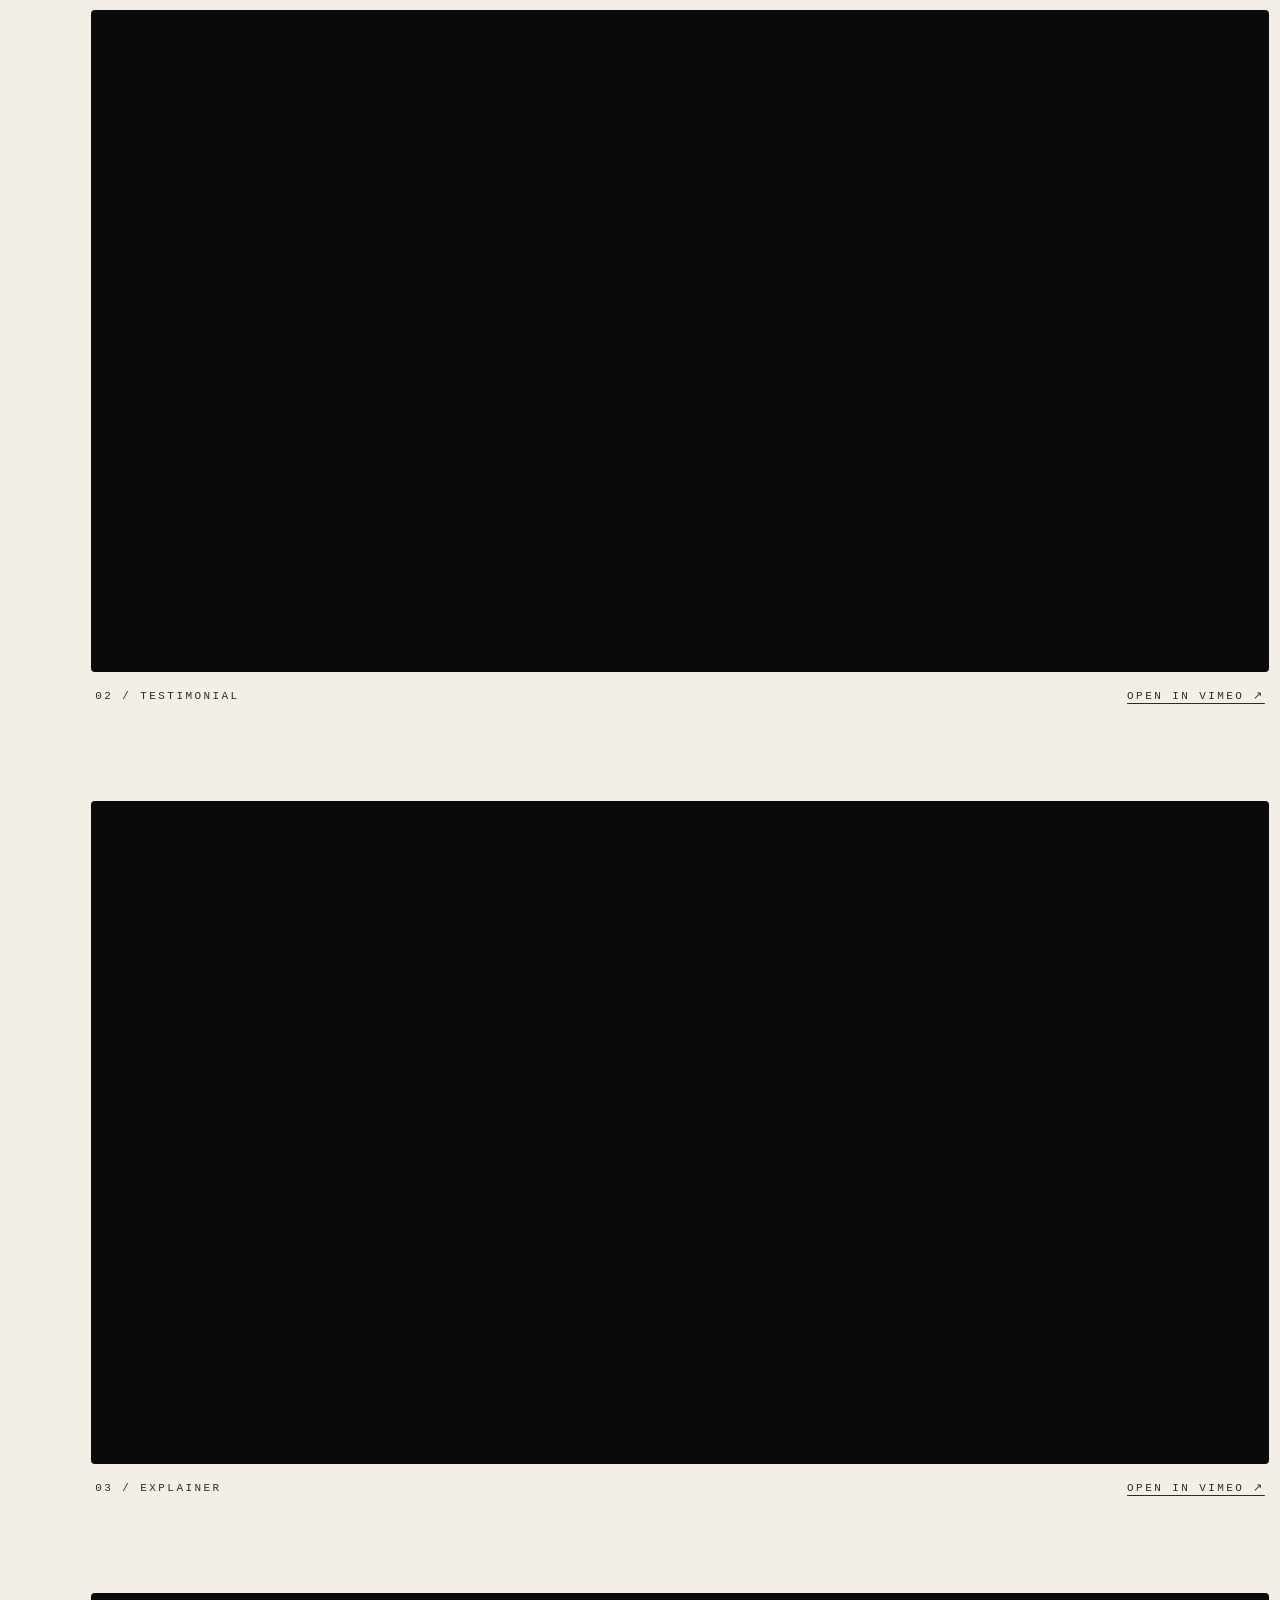
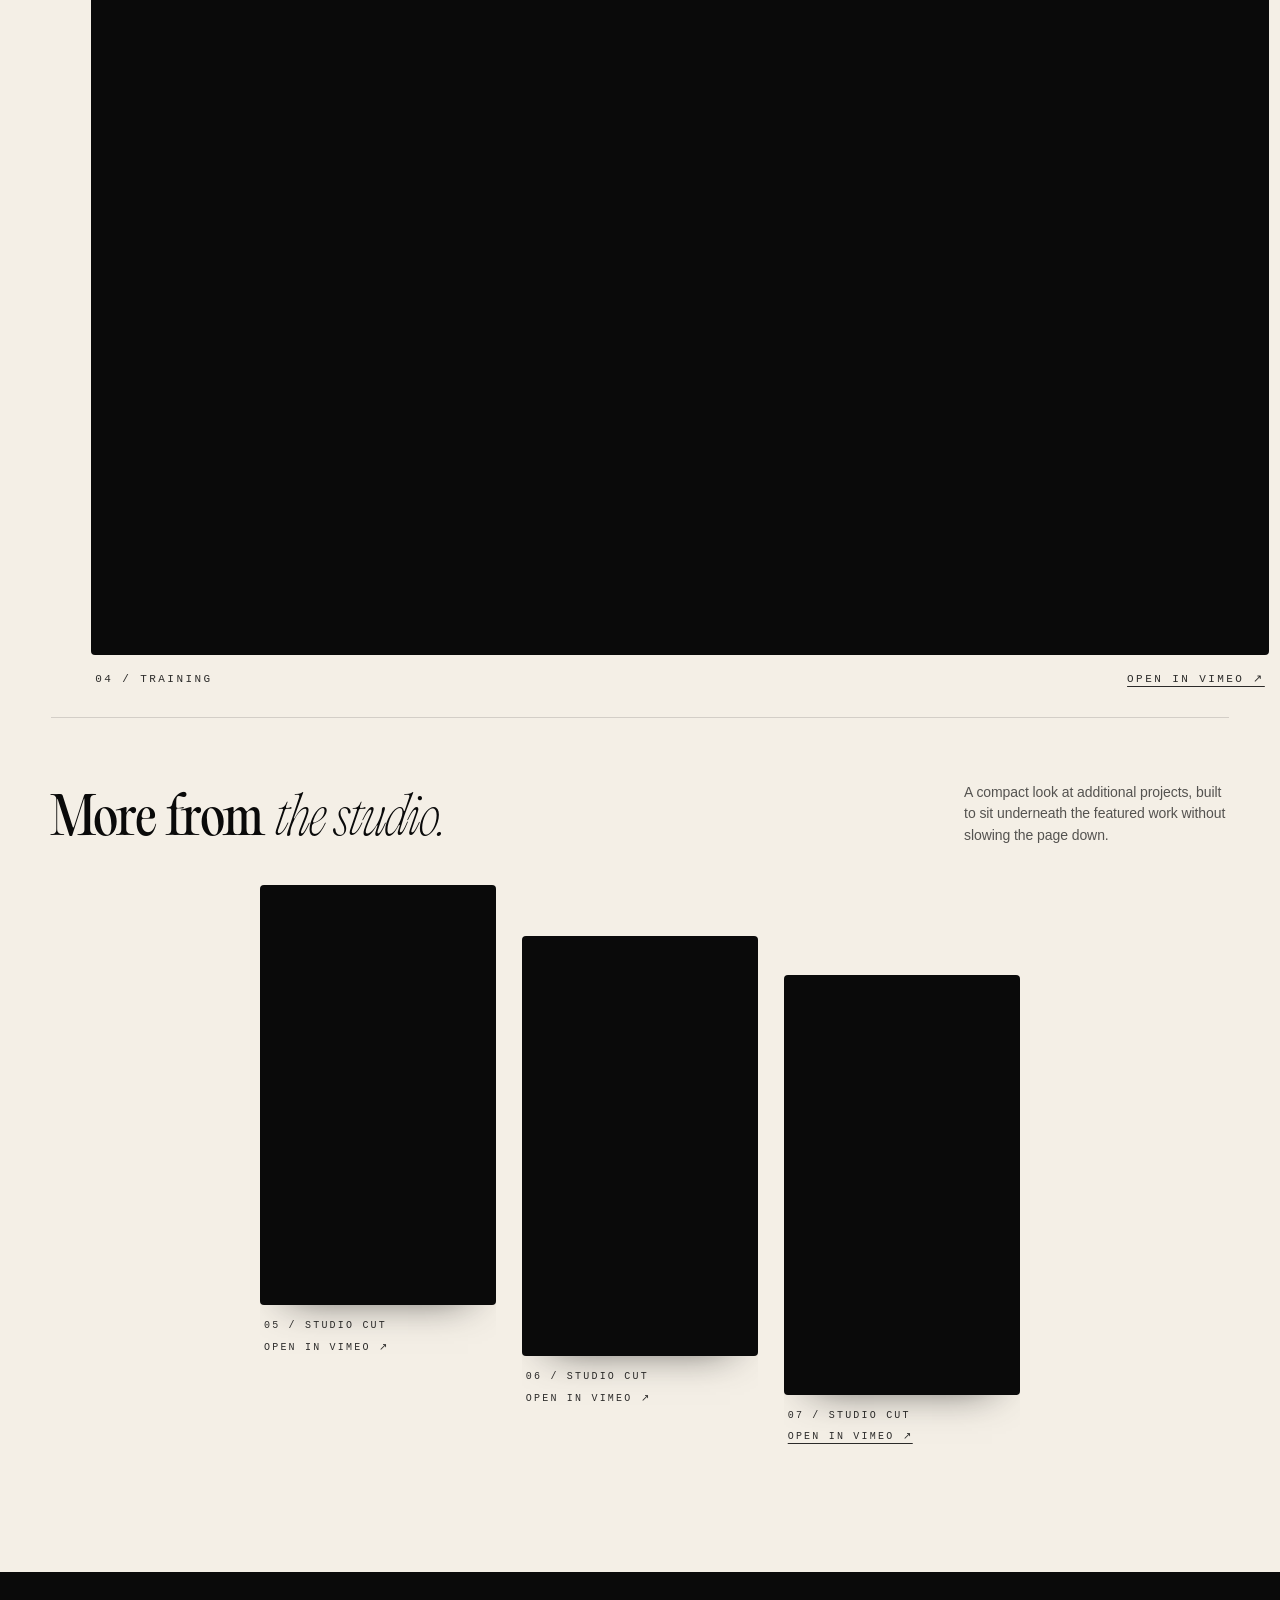
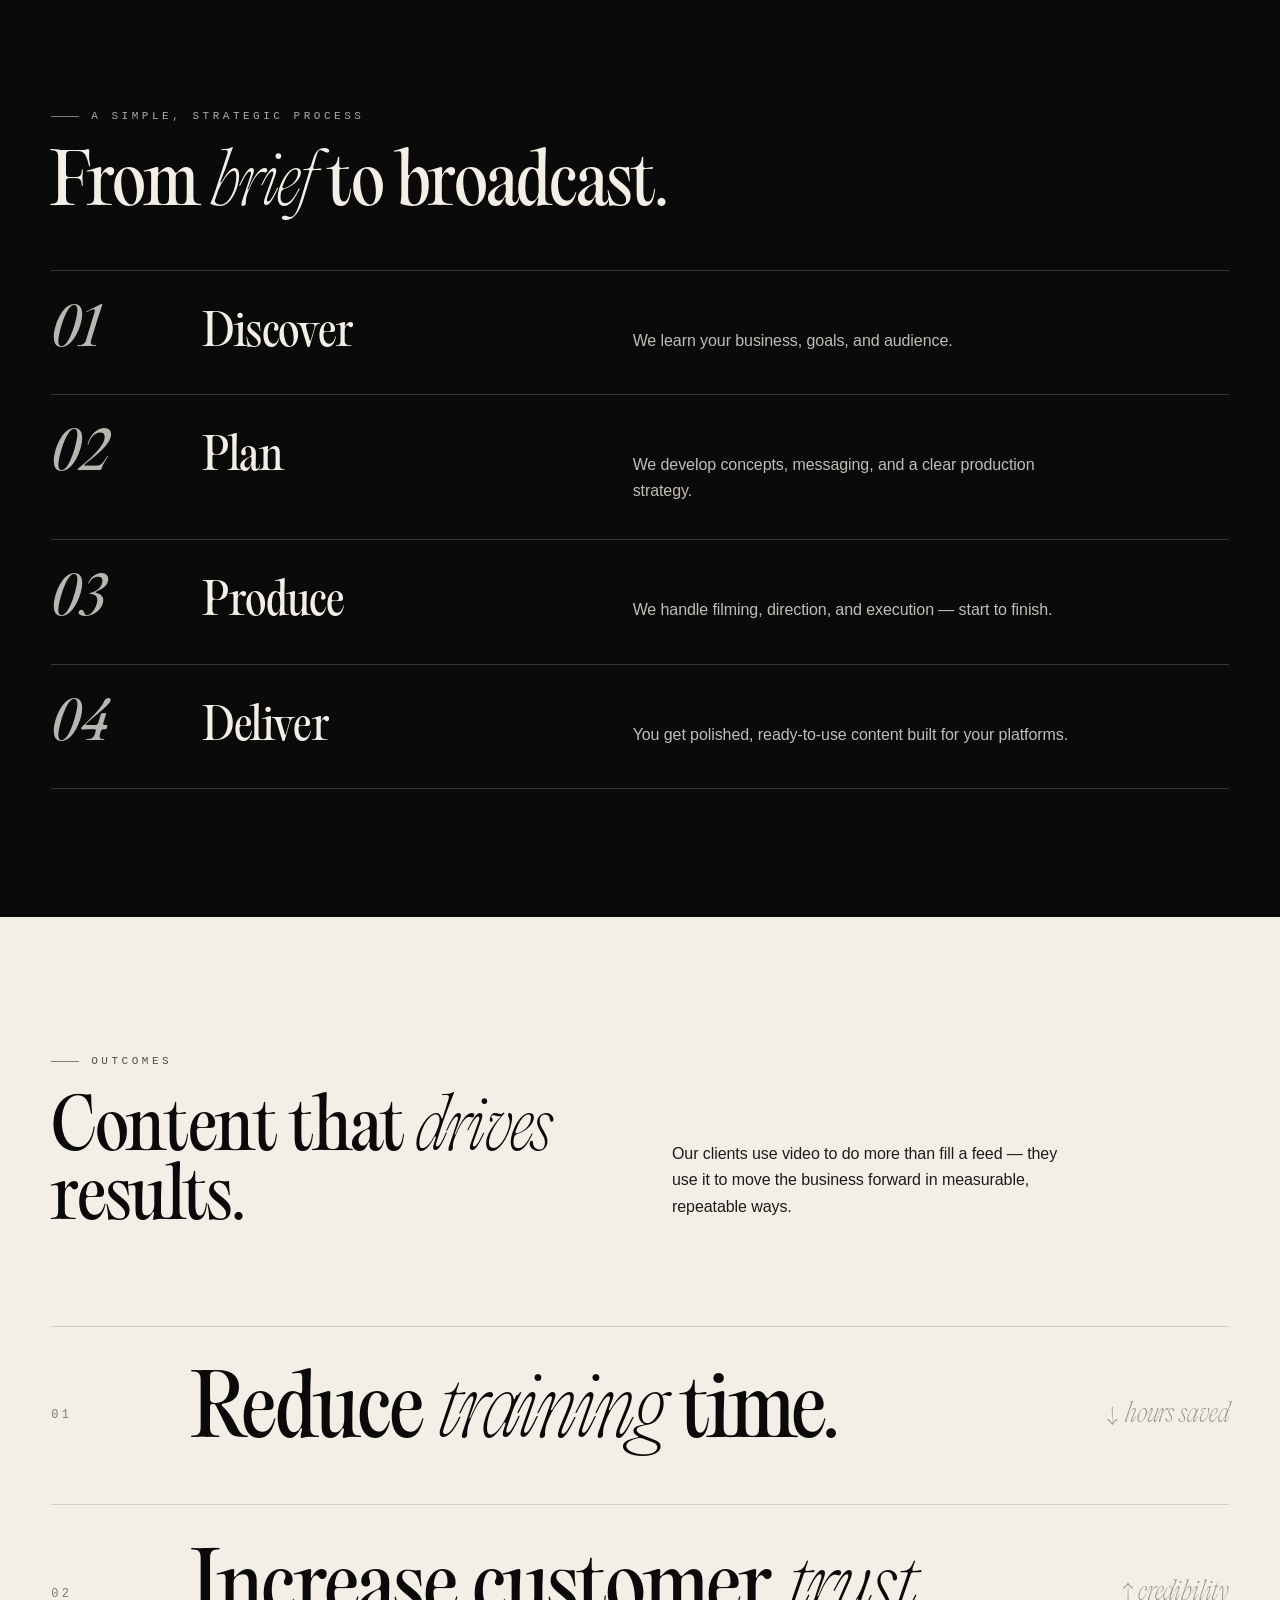
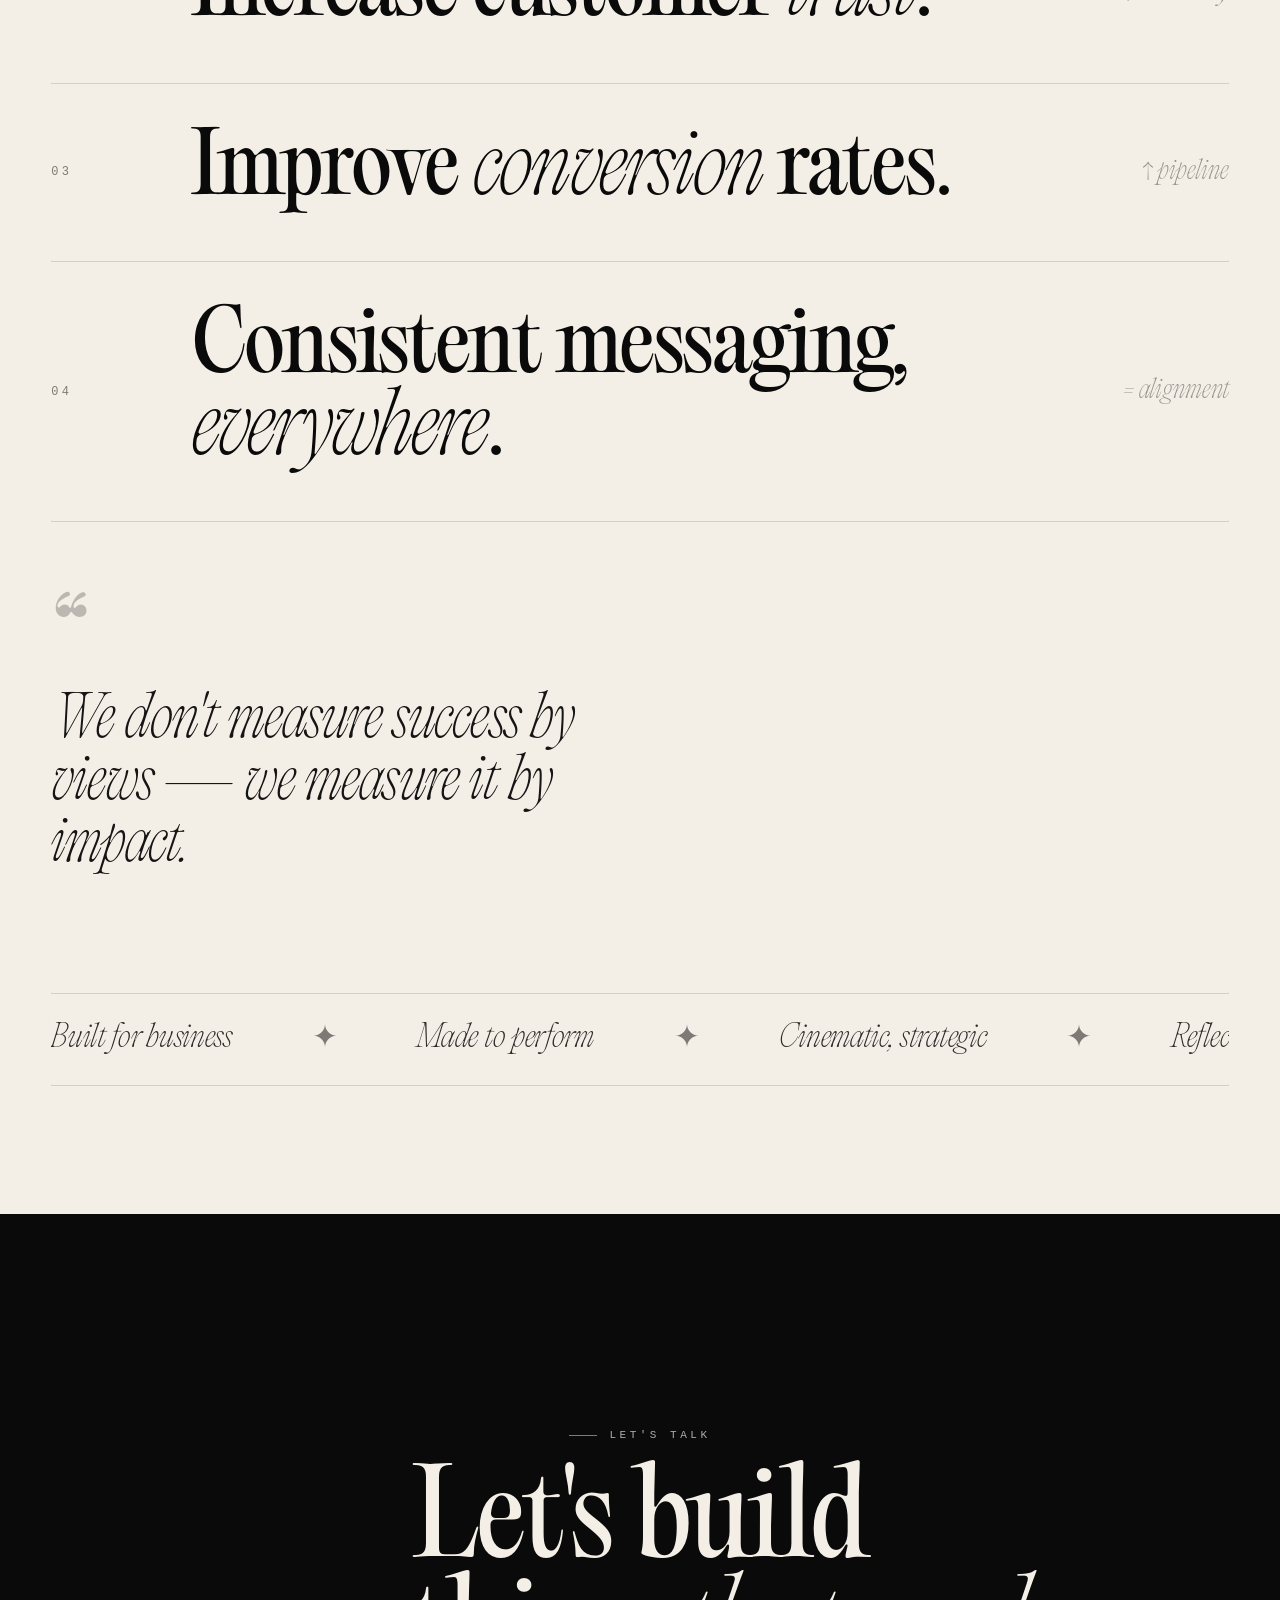
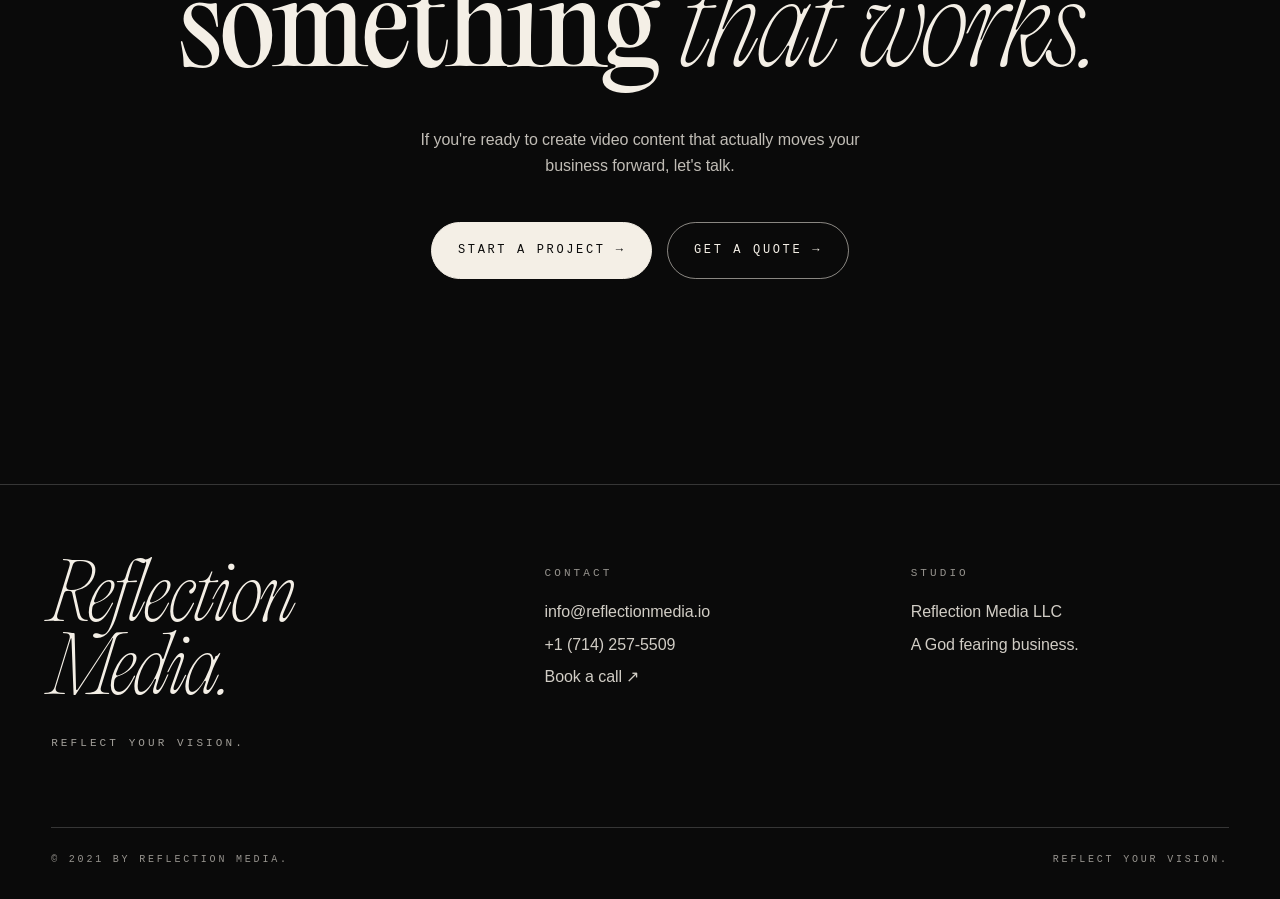
==== commit 5d5cd704: "Add technical SEO foundation" ====
--- a/index.html
+++ b/index.html
@@ -3,8 +3,230 @@
 <head>
 <meta charset="utf-8" />
 <meta name="viewport" content="width=device-width, initial-scale=1" />
-<title>Reflection Media — Reflect Your Vision.</title>
-<meta name="description" content="Reflection Media creates strategic video content that helps businesses communicate clearly, train effectively, and convert faster." />
+<title>Reflection Media | Strategic Video Production for Business</title>
+<meta name="description" content="Reflection Media creates strategic video content for training, testimonials, product explainers, brand stories, and social media campaigns that help businesses communicate clearly and convert faster." />
+<meta name="robots" content="index,follow,max-image-preview:large,max-snippet:-1,max-video-preview:-1" />
+<meta name="author" content="Reflection Media LLC" />
+<link rel="canonical" href="https://www.reflectionmedia.io/" />
+<meta name="theme-color" content="#0A0A0A" />
+
+<meta property="og:type" content="website" />
+<meta property="og:site_name" content="Reflection Media" />
+<meta property="og:title" content="Reflection Media | Strategic Video Production for Business" />
+<meta property="og:description" content="Strategic video content for training, testimonials, explainers, brand stories, and social media campaigns." />
+<meta property="og:url" content="https://www.reflectionmedia.io/" />
+<meta property="og:image" content="https://www.reflectionmedia.io/images/jesse.jpg" />
+<meta property="og:image:alt" content="Jesse from Reflection Media operating a RED cinema camera on set." />
+
+<meta name="twitter:card" content="summary_large_image" />
+<meta name="twitter:title" content="Reflection Media | Strategic Video Production for Business" />
+<meta name="twitter:description" content="Strategic video content for training, testimonials, explainers, brand stories, and social media campaigns." />
+<meta name="twitter:image" content="https://www.reflectionmedia.io/images/jesse.jpg" />
+
+<!-- Google tag (GA4) -->
+<link rel="preconnect" href="https://www.googletagmanager.com">
+<script async src="https://www.googletagmanager.com/gtag/js?id=G-XQBWXLCRM1"></script>
+<script>
+  window.dataLayer = window.dataLayer || [];
+  function gtag(){ dataLayer.push(arguments); }
+  gtag('js', new Date());
+  gtag('config', 'G-XQBWXLCRM1');
+</script>
+
+<script type="application/ld+json">
+{
+  "@context": "https://schema.org",
+  "@graph": [
+    {
+      "@type": "WebSite",
+      "@id": "https://www.reflectionmedia.io/#website",
+      "url": "https://www.reflectionmedia.io/",
+      "name": "Reflection Media",
+      "description": "Strategic video production for businesses that need training, testimonials, explainers, brand stories, and social media content.",
+      "publisher": { "@id": "https://www.reflectionmedia.io/#organization" },
+      "inLanguage": "en-US"
+    },
+    {
+      "@type": ["Organization", "LocalBusiness", "ProfessionalService"],
+      "@id": "https://www.reflectionmedia.io/#organization",
+      "name": "Reflection Media LLC",
+      "alternateName": "Reflection Media",
+      "url": "https://www.reflectionmedia.io/",
+      "logo": "https://www.reflectionmedia.io/images/jesse.jpg",
+      "image": "https://www.reflectionmedia.io/images/jesse.jpg",
+      "description": "Reflection Media creates strategic video content that helps businesses communicate clearly, train effectively, and convert faster.",
+      "slogan": "Reflect Your Vision.",
+      "email": "info@reflectionmedia.io",
+      "telephone": "+1-714-257-5509",
+      "priceRange": "$$",
+      "areaServed": [
+        { "@type": "Country", "name": "United States" },
+        { "@type": "AdministrativeArea", "name": "California" }
+      ],
+      "knowsAbout": [
+        "Video production",
+        "Corporate video",
+        "Training videos",
+        "Onboarding videos",
+        "Customer testimonial videos",
+        "Product explainer videos",
+        "Brand storytelling",
+        "Social media video content"
+      ],
+      "sameAs": [
+        "https://vimeo.com/user/243801408"
+      ],
+      "makesOffer": [
+        { "@id": "https://www.reflectionmedia.io/#training-video-service" },
+        { "@id": "https://www.reflectionmedia.io/#testimonial-video-service" },
+        { "@id": "https://www.reflectionmedia.io/#explainer-video-service" },
+        { "@id": "https://www.reflectionmedia.io/#brand-story-service" },
+        { "@id": "https://www.reflectionmedia.io/#social-video-service" }
+      ]
+    },
+    {
+      "@type": "Service",
+      "@id": "https://www.reflectionmedia.io/#training-video-service",
+      "name": "Training and onboarding video production",
+      "serviceType": "Training video production",
+      "provider": { "@id": "https://www.reflectionmedia.io/#organization" },
+      "areaServed": "United States",
+      "description": "Structured training and onboarding videos that help businesses streamline internal communication and improve retention."
+    },
+    {
+      "@type": "Service",
+      "@id": "https://www.reflectionmedia.io/#testimonial-video-service",
+      "name": "Customer testimonial video production",
+      "serviceType": "Testimonial video production",
+      "provider": { "@id": "https://www.reflectionmedia.io/#organization" },
+      "areaServed": "United States",
+      "description": "Authentic customer story videos that help businesses build trust and credibility."
+    },
+    {
+      "@type": "Service",
+      "@id": "https://www.reflectionmedia.io/#explainer-video-service",
+      "name": "Product and explainer video production",
+      "serviceType": "Explainer video production",
+      "provider": { "@id": "https://www.reflectionmedia.io/#organization" },
+      "areaServed": "United States",
+      "description": "Clear product and explainer videos that make complex offers easier to understand."
+    },
+    {
+      "@type": "Service",
+      "@id": "https://www.reflectionmedia.io/#brand-story-service",
+      "name": "Brand and company story video production",
+      "serviceType": "Brand video production",
+      "provider": { "@id": "https://www.reflectionmedia.io/#organization" },
+      "areaServed": "United States",
+      "description": "Cinematic brand storytelling that connects audiences to a company's mission and message."
+    },
+    {
+      "@type": "Service",
+      "@id": "https://www.reflectionmedia.io/#social-video-service",
+      "name": "Social media video content production",
+      "serviceType": "Social media video production",
+      "provider": { "@id": "https://www.reflectionmedia.io/#organization" },
+      "areaServed": "United States",
+      "description": "Short-form video content built for attention, engagement, and conversion."
+    },
+    {
+      "@type": "Person",
+      "@id": "https://www.reflectionmedia.io/#jesse",
+      "name": "Jesse Tebay",
+      "jobTitle": "Videographer, editor, and producer",
+      "worksFor": { "@id": "https://www.reflectionmedia.io/#organization" },
+      "knowsAbout": ["RED cinema cameras", "Video production", "Editing", "Corporate storytelling"]
+    },
+    {
+      "@type": "VideoObject",
+      "@id": "https://www.reflectionmedia.io/#video-1189550658",
+      "name": "Reflection Media reel",
+      "description": "A background reel showing Reflection Media's video production work.",
+      "thumbnailUrl": "https://vumbnail.com/1189550658.jpg",
+      "uploadDate": "2026-05-05",
+      "embedUrl": "https://player.vimeo.com/video/1189550658",
+      "publisher": { "@id": "https://www.reflectionmedia.io/#organization" }
+    },
+    {
+      "@type": "VideoObject",
+      "@id": "https://www.reflectionmedia.io/#video-1189475593",
+      "name": "Brand story video example",
+      "description": "A selected Reflection Media brand story video production example.",
+      "thumbnailUrl": "https://vumbnail.com/1189475593.jpg",
+      "uploadDate": "2026-05-05",
+      "embedUrl": "https://player.vimeo.com/video/1189475593",
+      "contentUrl": "https://vimeo.com/1189475593",
+      "publisher": { "@id": "https://www.reflectionmedia.io/#organization" }
+    },
+    {
+      "@type": "VideoObject",
+      "@id": "https://www.reflectionmedia.io/#video-1189475388",
+      "name": "Testimonial video example",
+      "description": "A selected Reflection Media testimonial video production example.",
+      "thumbnailUrl": "https://vumbnail.com/1189475388.jpg",
+      "uploadDate": "2026-05-05",
+      "embedUrl": "https://player.vimeo.com/video/1189475388",
+      "contentUrl": "https://vimeo.com/1189475388",
+      "publisher": { "@id": "https://www.reflectionmedia.io/#organization" }
+    },
+    {
+      "@type": "VideoObject",
+      "@id": "https://www.reflectionmedia.io/#video-1189477341",
+      "name": "Product explainer video example",
+      "description": "A selected Reflection Media product and explainer video production example.",
+      "thumbnailUrl": "https://vumbnail.com/1189477341.jpg",
+      "uploadDate": "2026-05-05",
+      "embedUrl": "https://player.vimeo.com/video/1189477341",
+      "contentUrl": "https://vimeo.com/1189477341",
+      "publisher": { "@id": "https://www.reflectionmedia.io/#organization" }
+    },
+    {
+      "@type": "VideoObject",
+      "@id": "https://www.reflectionmedia.io/#video-1189475214",
+      "name": "Training video example",
+      "description": "A selected Reflection Media training video production example.",
+      "thumbnailUrl": "https://vumbnail.com/1189475214.jpg",
+      "uploadDate": "2026-05-05",
+      "embedUrl": "https://player.vimeo.com/video/1189475214",
+      "contentUrl": "https://vimeo.com/1189475214",
+      "publisher": { "@id": "https://www.reflectionmedia.io/#organization" }
+    },
+    {
+      "@type": "VideoObject",
+      "@id": "https://www.reflectionmedia.io/#video-1189477627",
+      "name": "Short-form social video example",
+      "description": "A vertical short-form Reflection Media video production example.",
+      "thumbnailUrl": "https://vumbnail.com/1189477627.jpg",
+      "uploadDate": "2026-05-05",
+      "embedUrl": "https://player.vimeo.com/video/1189477627",
+      "contentUrl": "https://vimeo.com/1189477627",
+      "publisher": { "@id": "https://www.reflectionmedia.io/#organization" }
+    },
+    {
+      "@type": "VideoObject",
+      "@id": "https://www.reflectionmedia.io/#video-1189477662",
+      "name": "Short-form product video example",
+      "description": "A vertical short-form Reflection Media product video example.",
+      "thumbnailUrl": "https://vumbnail.com/1189477662.jpg",
+      "uploadDate": "2026-05-05",
+      "embedUrl": "https://player.vimeo.com/video/1189477662",
+      "contentUrl": "https://vimeo.com/1189477662",
+      "publisher": { "@id": "https://www.reflectionmedia.io/#organization" }
+    },
+    {
+      "@type": "VideoObject",
+      "@id": "https://www.reflectionmedia.io/#video-1189477516",
+      "name": "Short-form social media video example",
+      "description": "A vertical short-form Reflection Media social media video example.",
+      "thumbnailUrl": "https://vumbnail.com/1189477516.jpg",
+      "uploadDate": "2026-05-05",
+      "embedUrl": "https://player.vimeo.com/video/1189477516",
+      "contentUrl": "https://vimeo.com/1189477516",
+      "publisher": { "@id": "https://www.reflectionmedia.io/#organization" }
+    }
+  ]
+}
+</script>
 
 <!-- ============ BODY SANS (Fontshare) ============ -->
 <link rel="preconnect" href="https://api.fontshare.com">
@@ -1219,7 +1441,10 @@
           <img
             src="images/jesse.jpg"
             alt="Jesse — videographer, editor, and producer at Reflection Media, on set with a RED cinema camera."
+            width="1600"
+            height="2057"
             loading="lazy"
+            decoding="async"
             onload="this.classList.add('is-loaded')"
             onerror="this.style.display='none'" />
           <div class="photo-fallback" aria-hidden="true">
@@ -1314,6 +1539,7 @@
           <div class="ratio">
             <iframe
               src="https://player.vimeo.com/video/1189475593?dnt=1&title=0&byline=0&portrait=0"
+              loading="lazy"
               allow="autoplay; fullscreen; picture-in-picture"
               title="Reflection Media — Selected Work 01"></iframe>
           </div>
@@ -1328,6 +1554,7 @@
           <div class="ratio">
             <iframe
               src="https://player.vimeo.com/video/1189475388?dnt=1&title=0&byline=0&portrait=0"
+              loading="lazy"
               allow="autoplay; fullscreen; picture-in-picture"
               title="Reflection Media — Selected Work 02"></iframe>
           </div>
@@ -1342,6 +1569,7 @@
           <div class="ratio">
             <iframe
               src="https://player.vimeo.com/video/1189477341?dnt=1&title=0&byline=0&portrait=0"
+              loading="lazy"
               allow="autoplay; fullscreen; picture-in-picture"
               title="Reflection Media — Selected Work 03"></iframe>
           </div>
@@ -1356,6 +1584,7 @@
           <div class="ratio">
             <iframe
               src="https://player.vimeo.com/video/1189475214?dnt=1&title=0&byline=0&portrait=0"
+              loading="lazy"
               allow="autoplay; fullscreen; picture-in-picture"
               title="Reflection Media — Selected Work 04"></iframe>
           </div>
@@ -1377,6 +1606,7 @@
             <div class="ratio">
               <iframe
                 src="https://player.vimeo.com/video/1189477627?dnt=1&title=0&byline=0&portrait=0"
+                loading="lazy"
                 allow="autoplay; fullscreen; picture-in-picture"
                 title="Reflection Media — Additional Work 01"></iframe>
             </div>
@@ -1390,6 +1620,7 @@
             <div class="ratio">
               <iframe
                 src="https://player.vimeo.com/video/1189477662?dnt=1&title=0&byline=0&portrait=0"
+                loading="lazy"
                 allow="autoplay; fullscreen; picture-in-picture"
                 title="Reflection Media — Additional Work 02"></iframe>
             </div>
@@ -1403,6 +1634,7 @@
             <div class="ratio">
               <iframe
                 src="https://player.vimeo.com/video/1189477516?dnt=1&title=0&byline=0&portrait=0"
+                loading="lazy"
                 allow="autoplay; fullscreen; picture-in-picture"
                 title="Reflection Media — Additional Work 03"></iframe>
             </div>
@@ -1568,6 +1800,28 @@
       el.classList.add('reveal');
       io.observe(el);
     });
+
+    // GA4 intent tracking — keeps the dashboard useful without changing the visual design.
+    document.addEventListener('click', (event) => {
+      const link = event.target.closest('a[href]');
+      if (!link || typeof gtag !== 'function') return;
+
+      const href = link.href;
+      const label = link.textContent.trim().replace(/\s+/g, ' ');
+      let eventName = 'link_click';
+
+      if (href.includes('calendar.google.com')) eventName = 'book_call_click';
+      else if (href.startsWith('mailto:')) eventName = 'email_click';
+      else if (href.startsWith('tel:')) eventName = 'phone_click';
+      else if (href.includes('vimeo.com')) eventName = 'portfolio_video_click';
+      else if (link.hash) eventName = 'internal_navigation_click';
+
+      gtag('event', eventName, {
+        link_url: href,
+        link_text: label,
+        page_location: window.location.href
+      });
+    });
   </script>
 </body>
 </html>
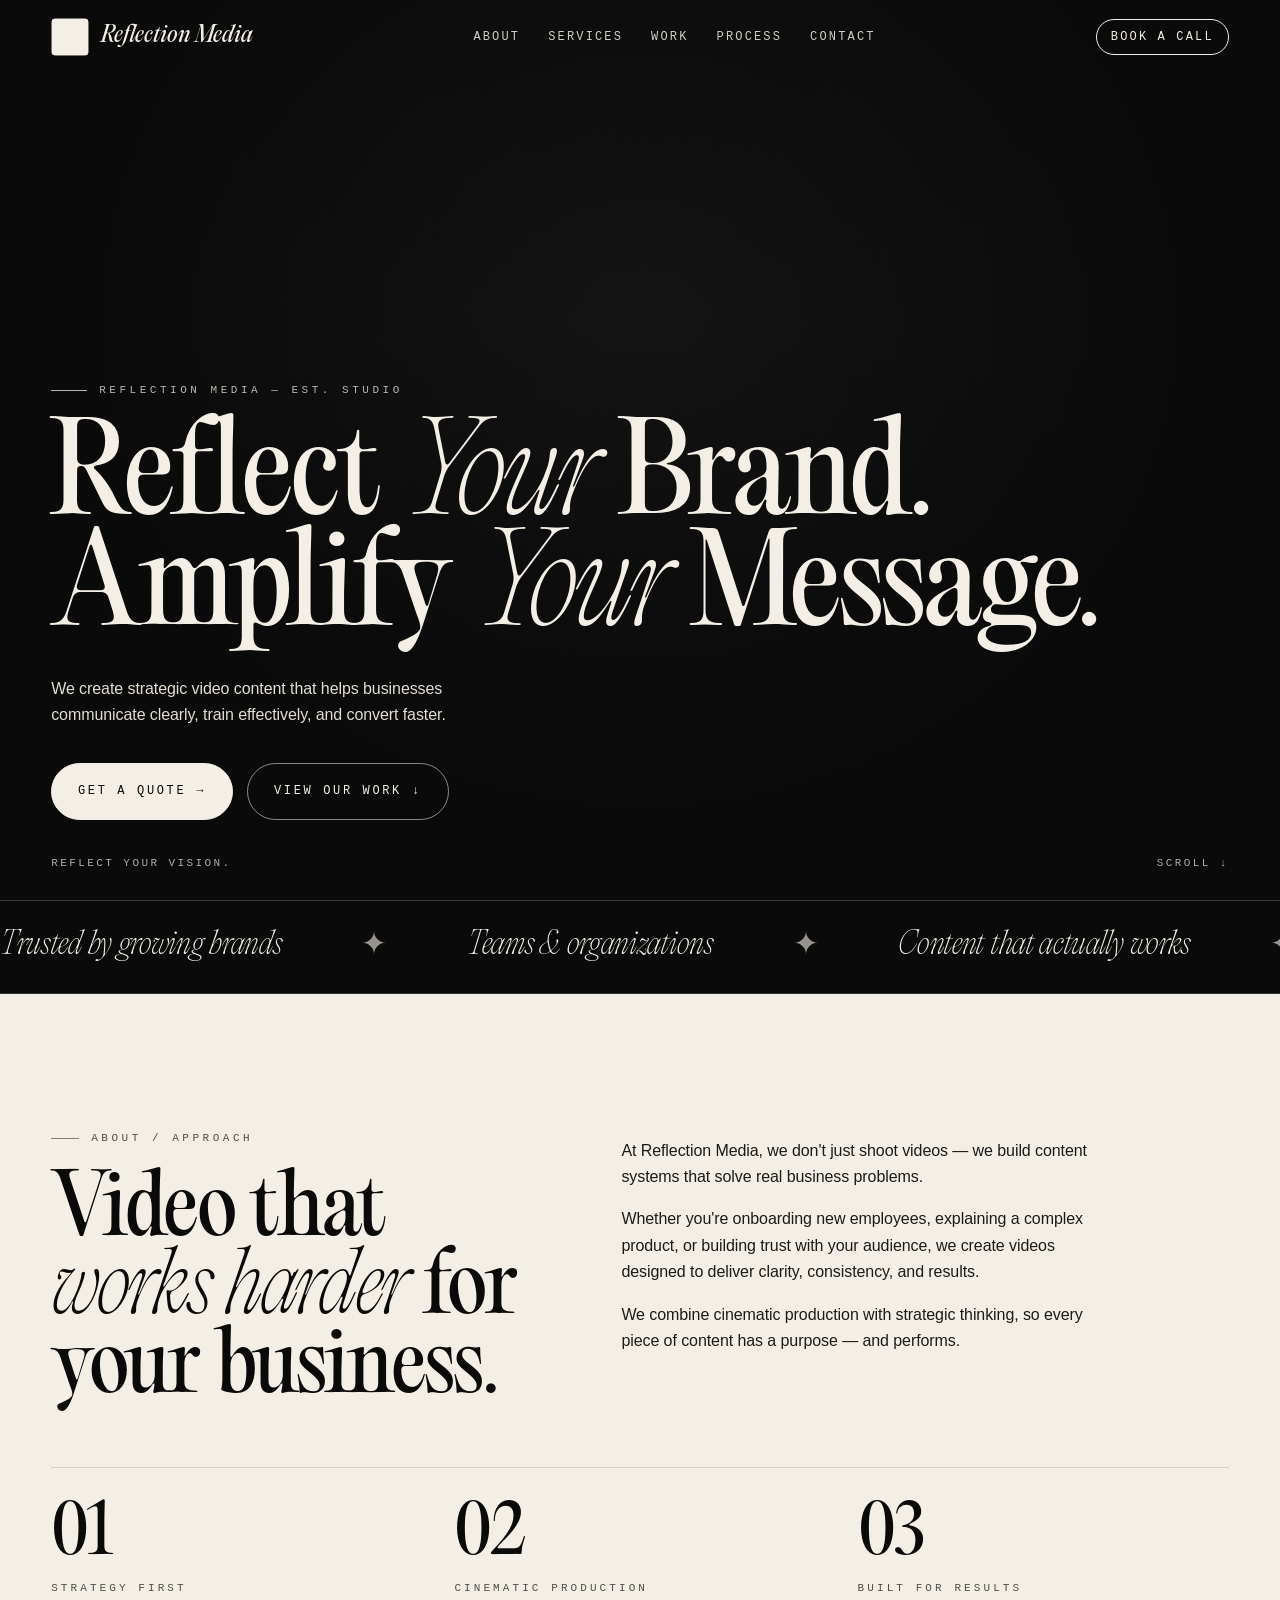
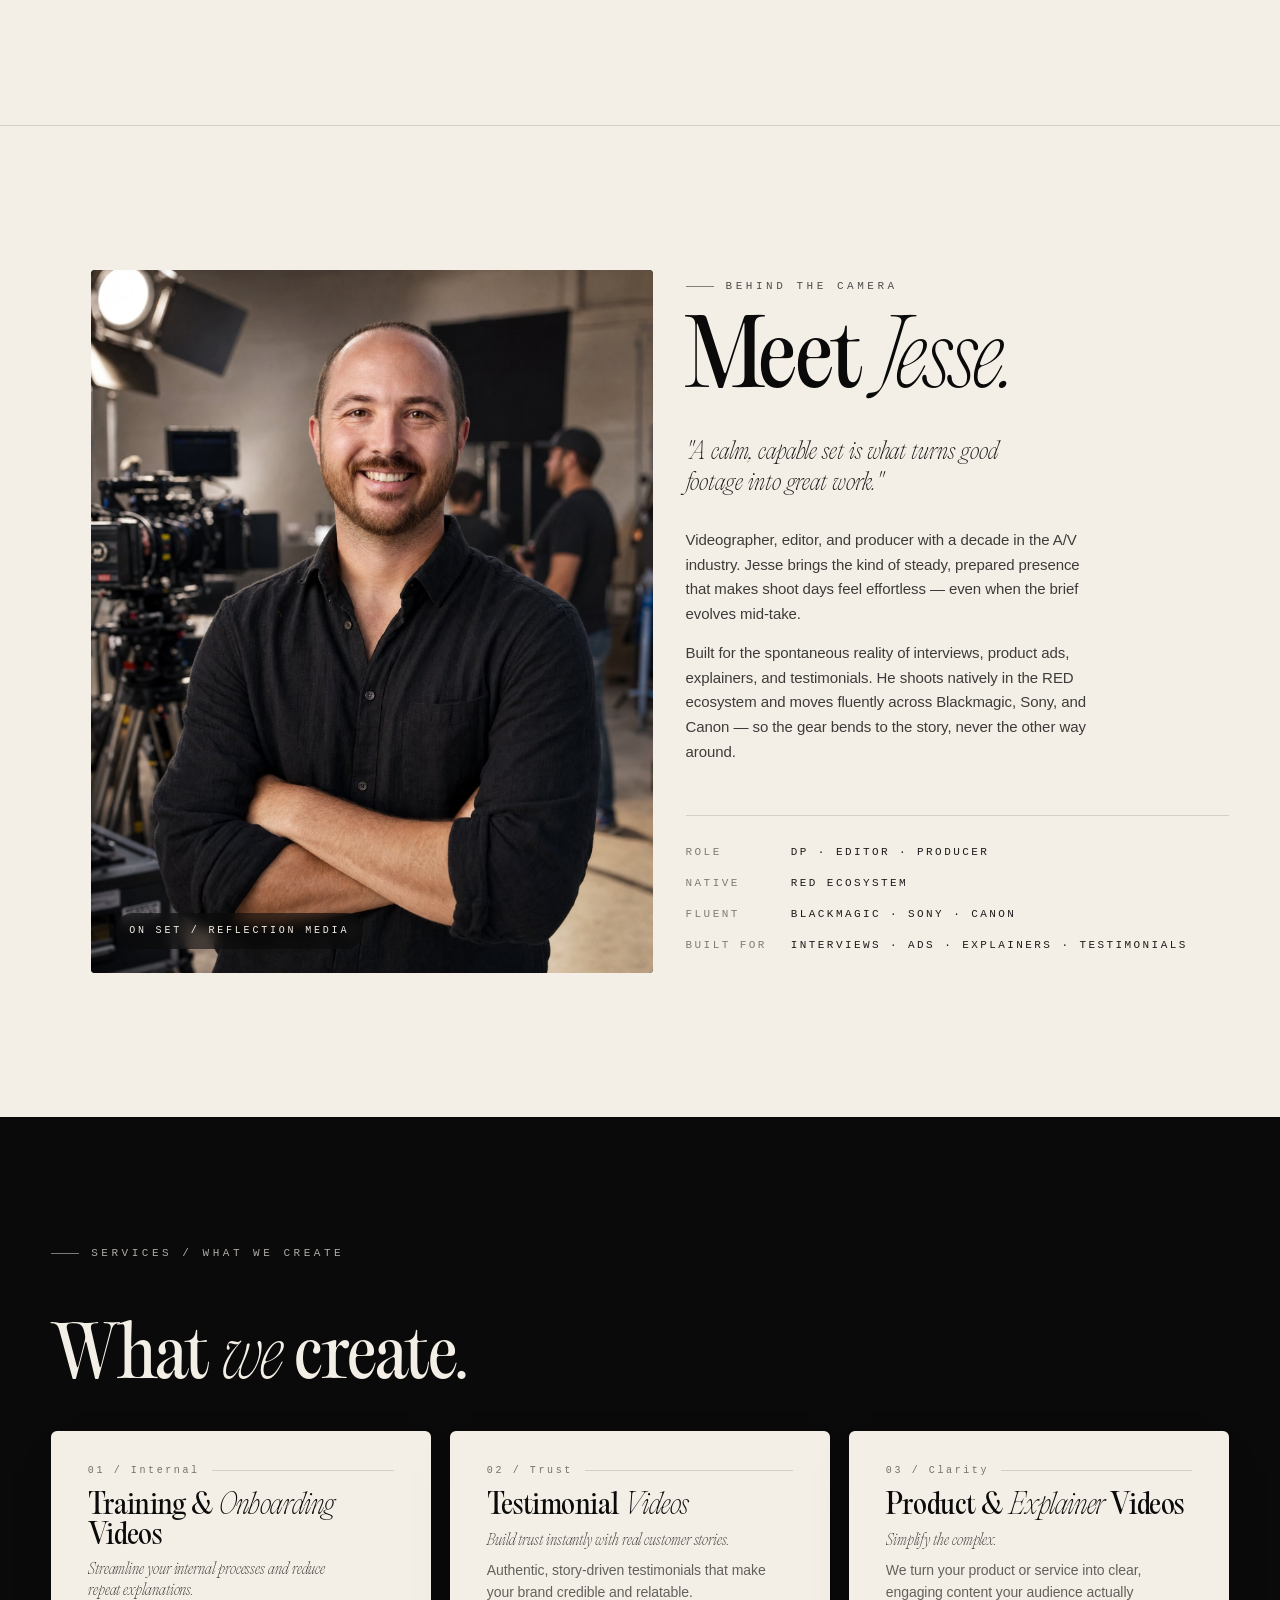
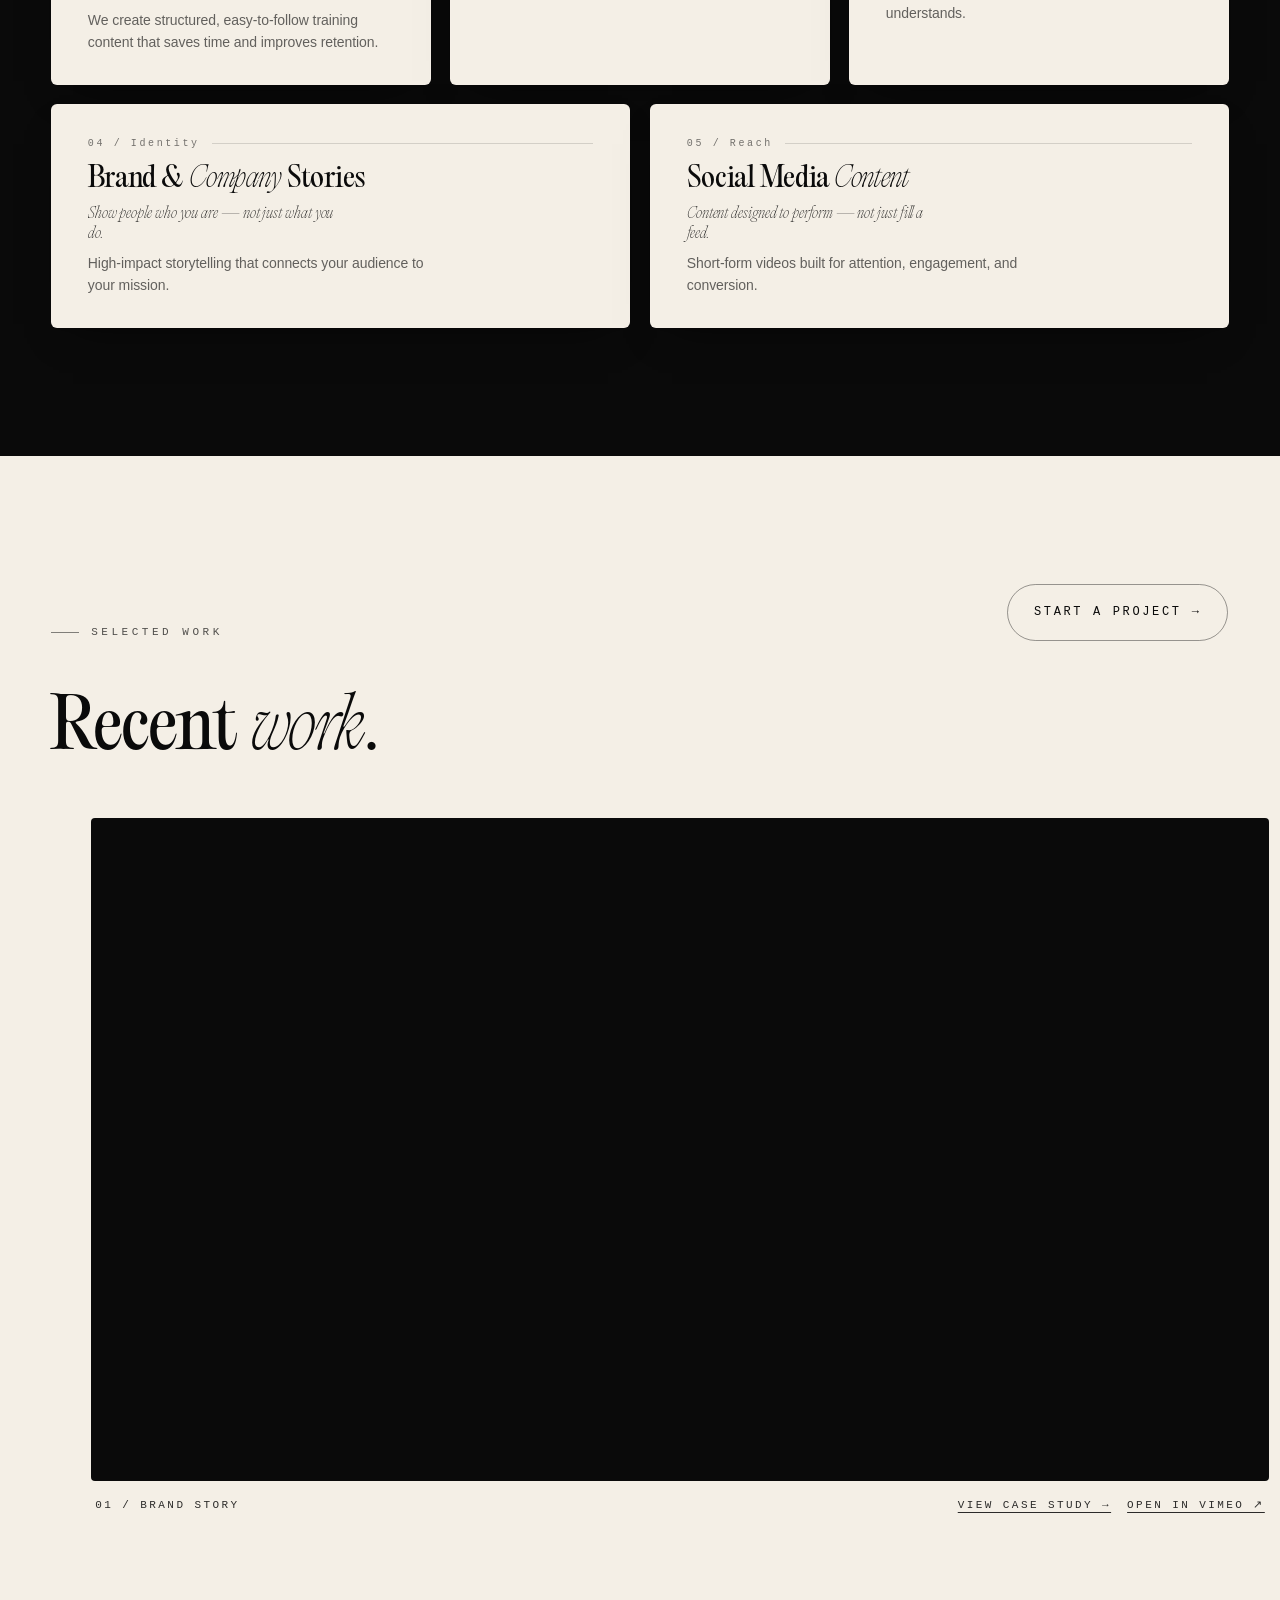
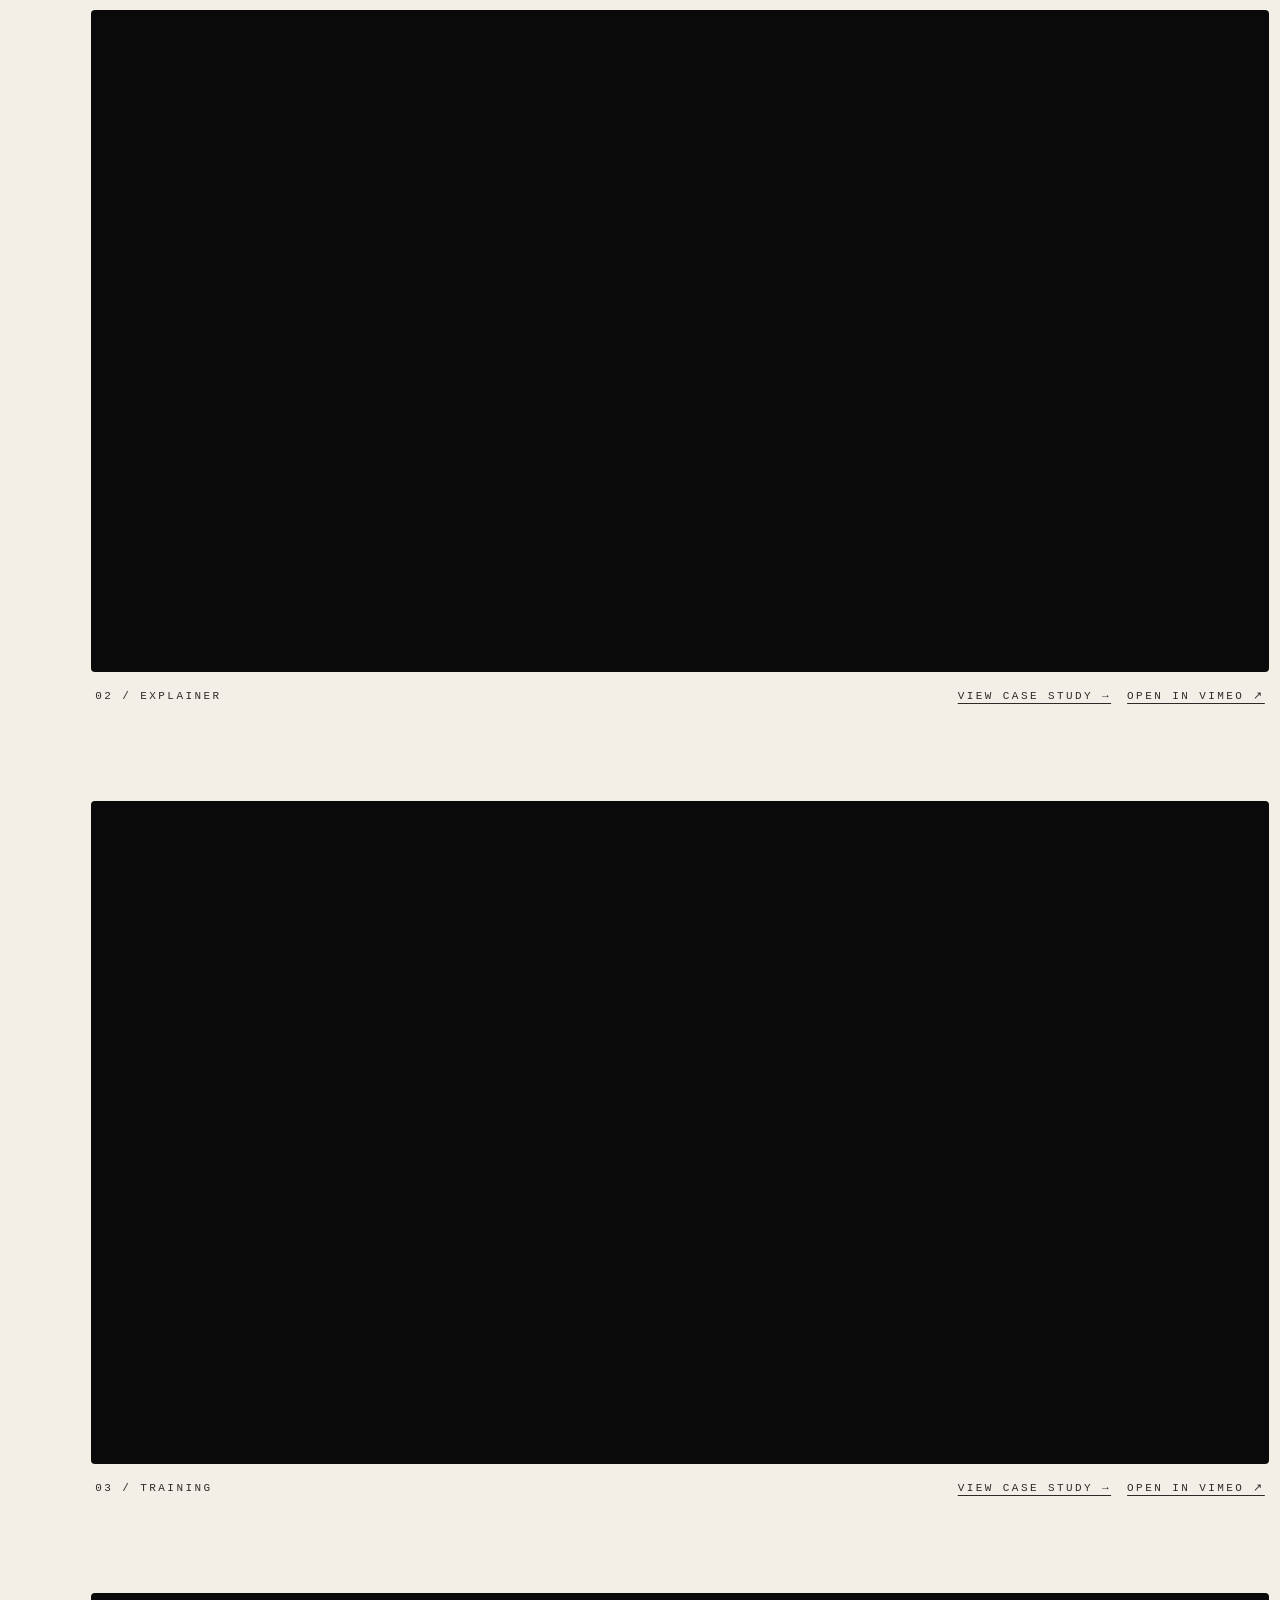
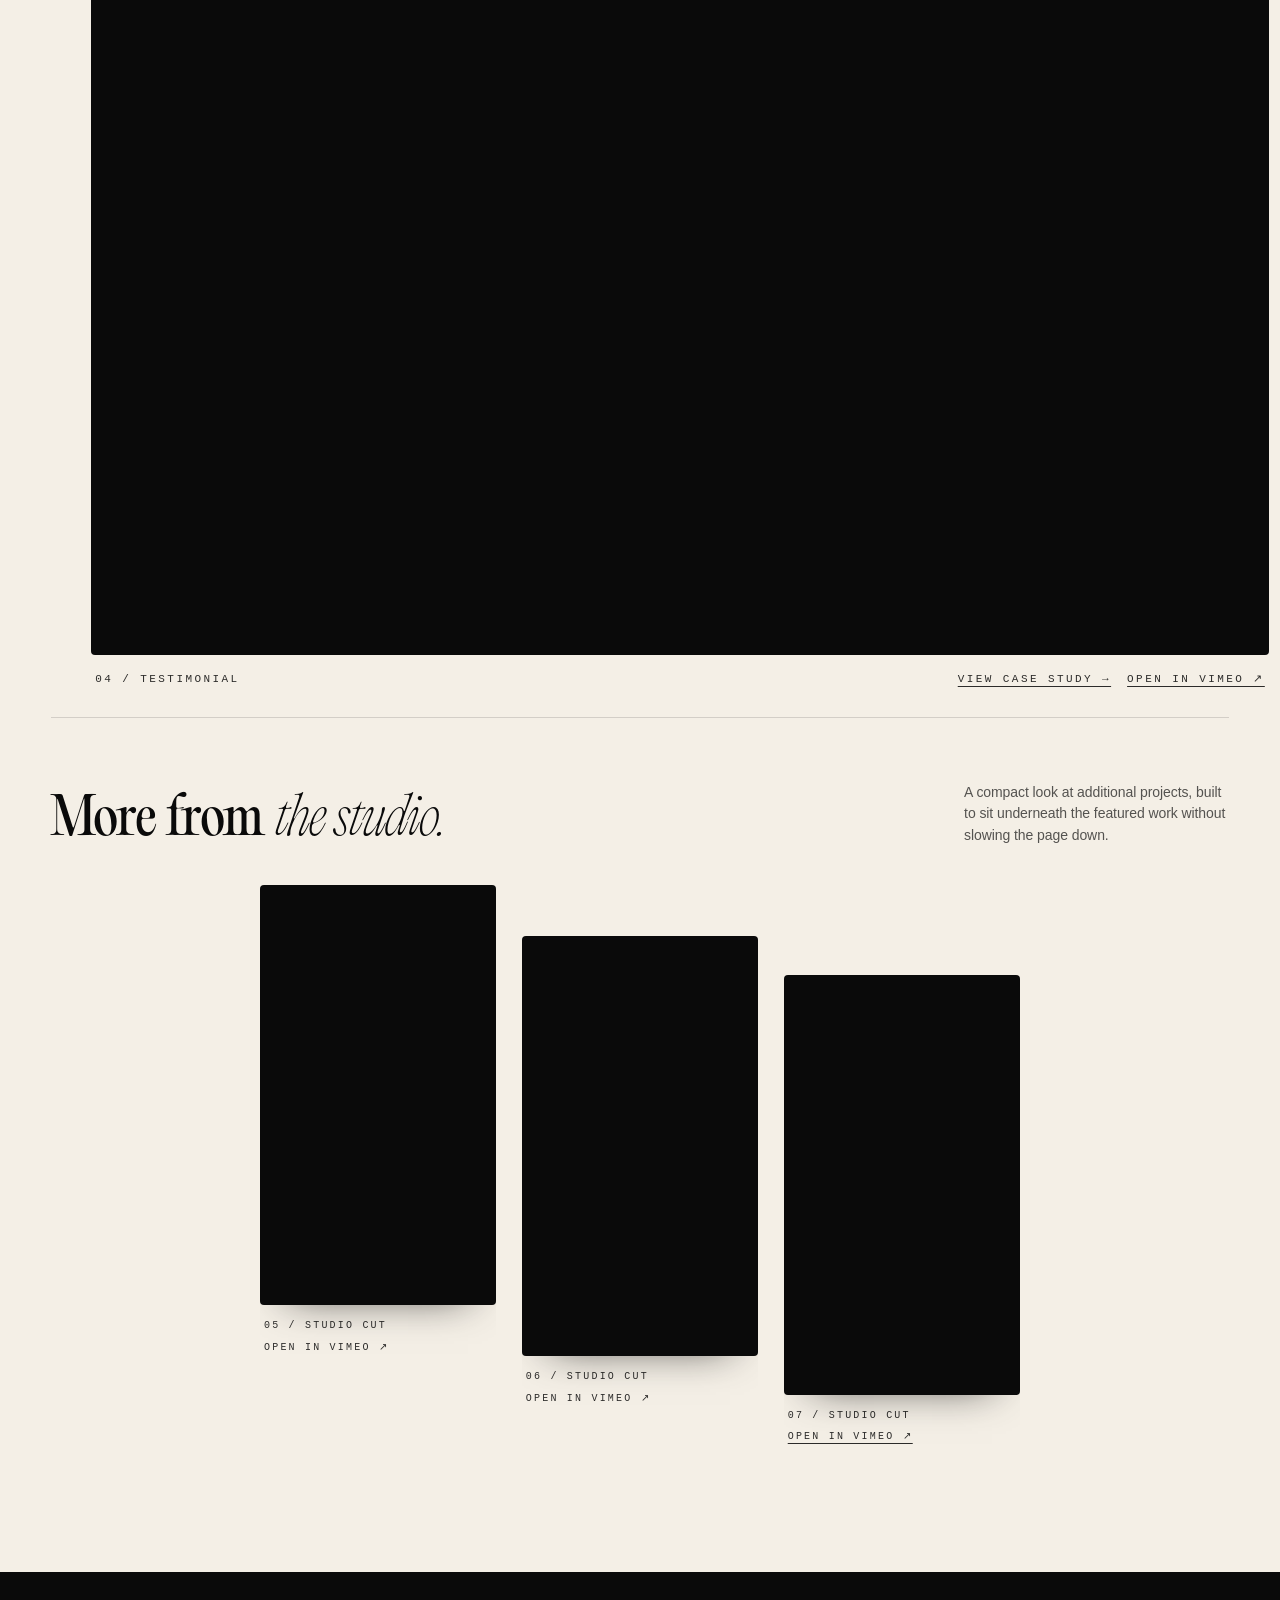
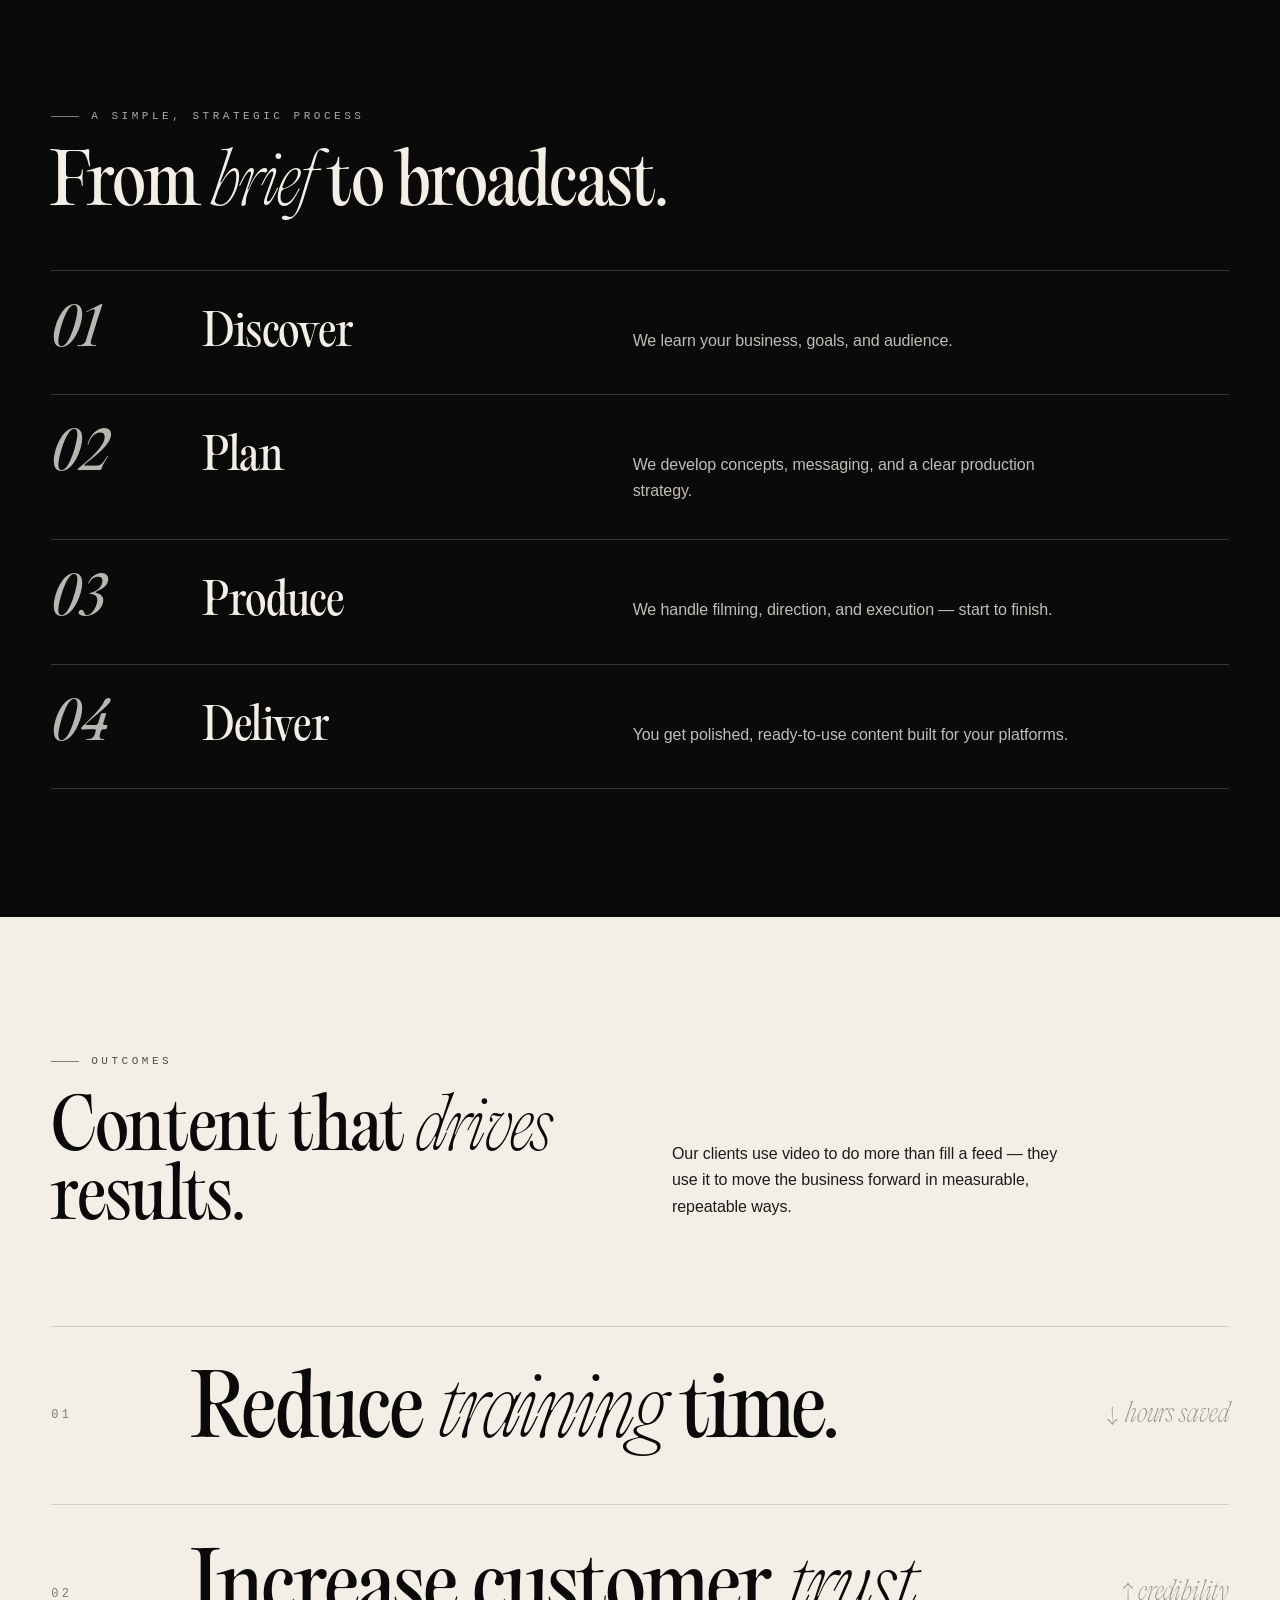
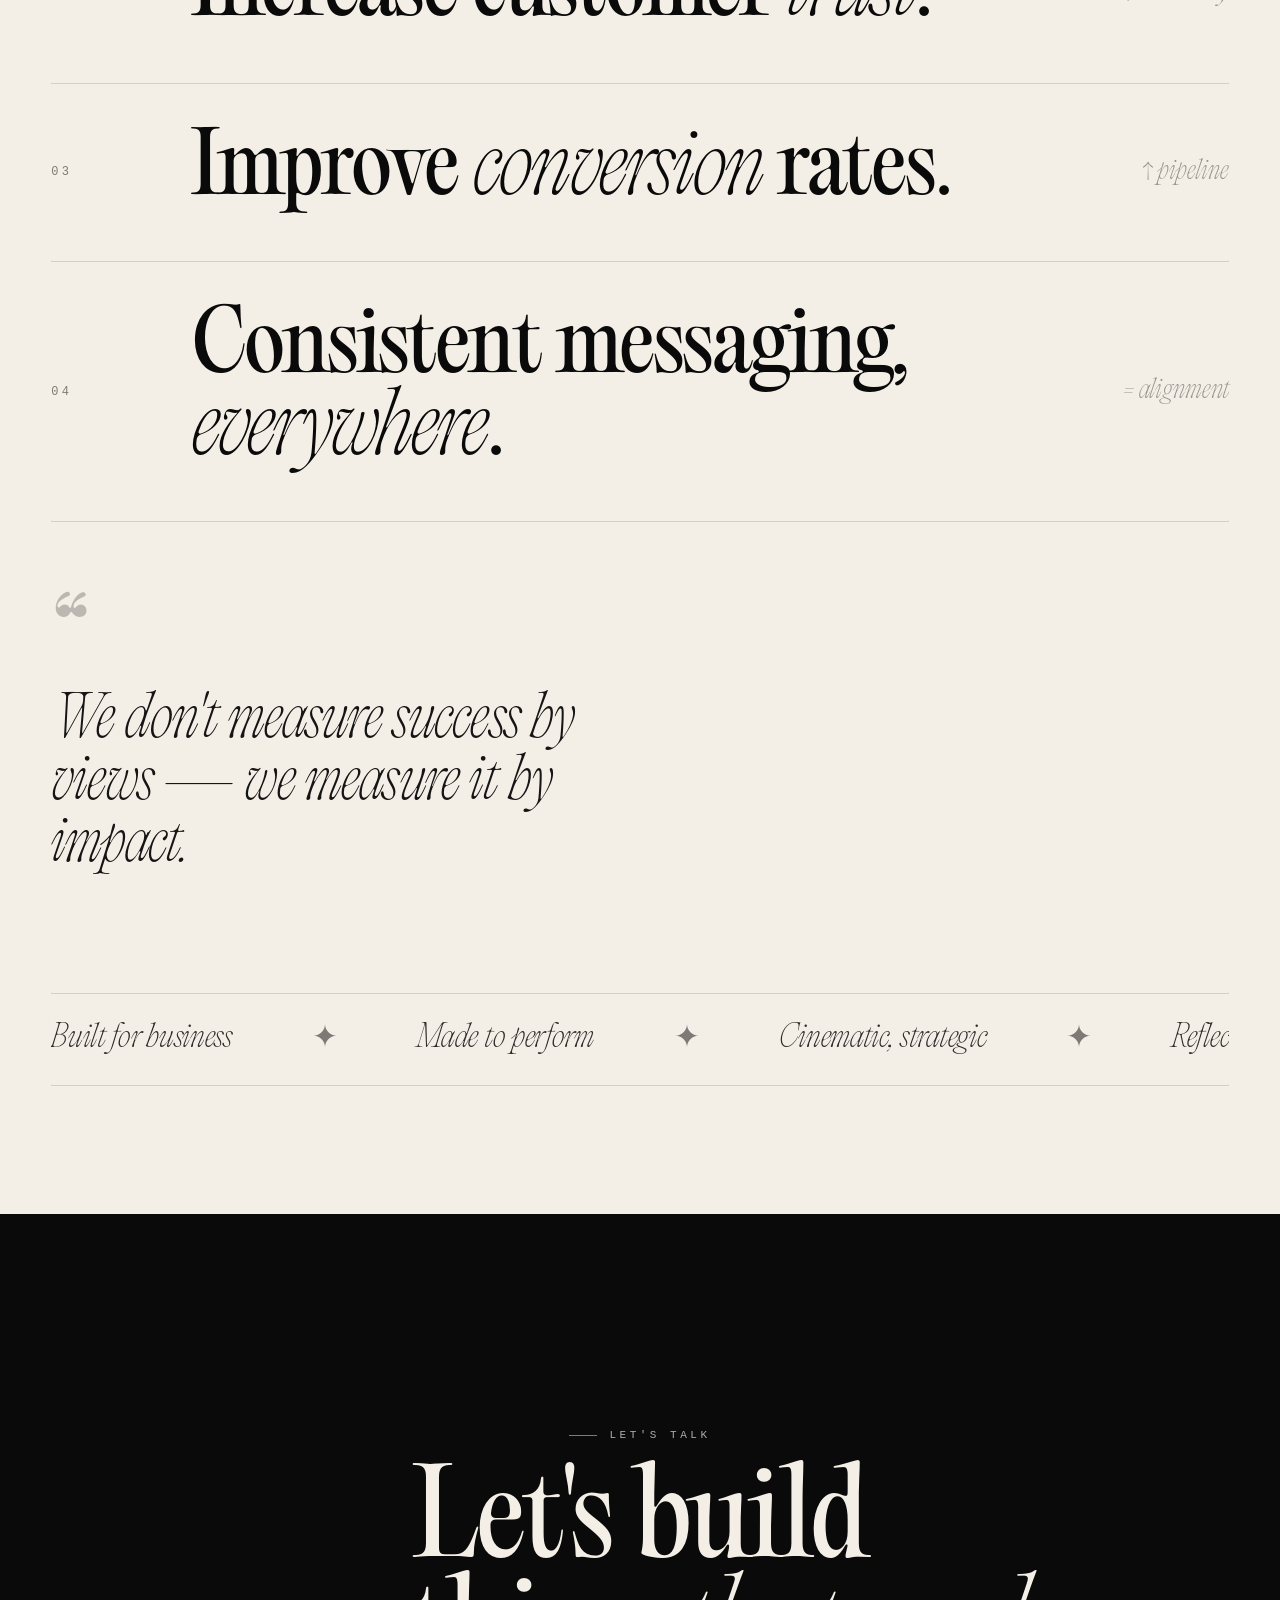
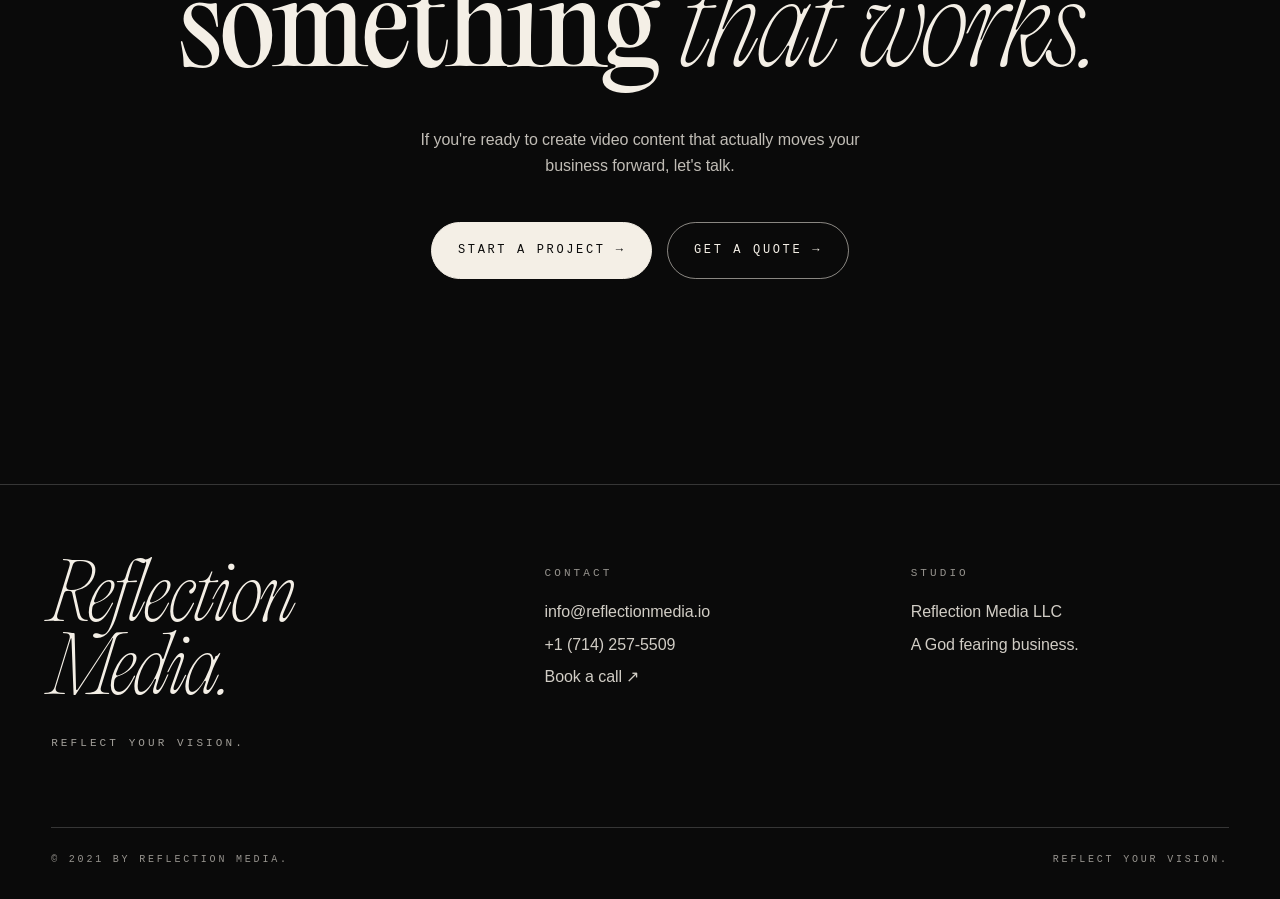
==== commit 34cf37ab: "Add work case study pages" ====
--- a/index.html
+++ b/index.html
@@ -161,8 +161,8 @@
     {
       "@type": "VideoObject",
       "@id": "https://www.reflectionmedia.io/#video-1189475388",
-      "name": "Testimonial video example",
-      "description": "A selected Reflection Media testimonial video production example.",
+      "name": "Product explainer video example",
+      "description": "A selected Reflection Media product and explainer video production example.",
       "thumbnailUrl": "https://vumbnail.com/1189475388.jpg",
       "uploadDate": "2026-05-05",
       "embedUrl": "https://player.vimeo.com/video/1189475388",
@@ -172,8 +172,8 @@
     {
       "@type": "VideoObject",
       "@id": "https://www.reflectionmedia.io/#video-1189477341",
-      "name": "Product explainer video example",
-      "description": "A selected Reflection Media product and explainer video production example.",
+      "name": "Training video example",
+      "description": "A selected Reflection Media training video production example.",
       "thumbnailUrl": "https://vumbnail.com/1189477341.jpg",
       "uploadDate": "2026-05-05",
       "embedUrl": "https://player.vimeo.com/video/1189477341",
@@ -183,8 +183,8 @@
     {
       "@type": "VideoObject",
       "@id": "https://www.reflectionmedia.io/#video-1189475214",
-      "name": "Training video example",
-      "description": "A selected Reflection Media training video production example.",
+      "name": "Testimonial video example",
+      "description": "A selected Reflection Media testimonial video production example.",
       "thumbnailUrl": "https://vumbnail.com/1189475214.jpg",
       "uploadDate": "2026-05-05",
       "embedUrl": "https://player.vimeo.com/video/1189475214",
@@ -379,9 +379,94 @@
     line-height: 1;
   }
   .nav .wordmark em { font-style: italic; }
-  .nav-links { display: flex; gap: 28px; }
-  .nav-links a { opacity: 0.85; transition: opacity .25s ease; color: inherit; }
+  .nav-links {
+    display: flex;
+    align-items: center;
+    gap: 28px;
+  }
+  .nav-links a {
+    opacity: 0.85;
+    transition: opacity .25s ease;
+    color: inherit;
+    position: relative;
+  }
+  .nav-links a::after {
+    content: "";
+    position: absolute;
+    left: 0;
+    right: 0.26em;
+    bottom: -8px;
+    height: 1px;
+    background: currentColor;
+    opacity: 0;
+    transform: scaleX(0);
+    transform-origin: left center;
+    transition: opacity .25s ease, transform .25s ease;
+  }
   .nav-links a:hover { opacity: 1; }
+  .nav-links a.is-current {
+    opacity: 1;
+  }
+  .nav-links a.is-current::after,
+  .nav-links a:hover::after {
+    opacity: 1;
+    transform: scaleX(1);
+  }
+  .nav-work {
+    position: relative;
+    display: inline-flex;
+    align-items: center;
+  }
+  .work-menu {
+    position: absolute;
+    top: calc(100% + 22px);
+    left: 50%;
+    min-width: 230px;
+    display: grid;
+    gap: 2px;
+    padding: 12px;
+    background: rgba(244,239,230,0.96);
+    color: var(--black);
+    border: 1px solid rgba(10,10,10,0.12);
+    box-shadow: 0 24px 70px -42px rgba(10,10,10,0.7);
+    backdrop-filter: blur(18px) saturate(140%);
+    -webkit-backdrop-filter: blur(18px) saturate(140%);
+    opacity: 0;
+    visibility: hidden;
+    pointer-events: none;
+    transform: translate(-50%, 8px);
+    transition: opacity .22s ease, transform .22s ease, visibility .22s ease;
+  }
+  .work-menu::before {
+    content: "";
+    position: absolute;
+    left: 0;
+    right: 0;
+    bottom: 100%;
+    height: 24px;
+  }
+  .nav-work:hover .work-menu,
+  .nav-work:focus-within .work-menu {
+    opacity: 1;
+    visibility: visible;
+    pointer-events: auto;
+    transform: translate(-50%, 0);
+  }
+  .nav-links .work-menu a {
+    display: block;
+    padding: 11px 12px;
+    font-size: 11px;
+    line-height: 1;
+    opacity: 0.78;
+  }
+  .nav-links .work-menu a::after {
+    display: none;
+  }
+  .nav-links .work-menu a:hover,
+  .nav-links .work-menu a:focus-visible {
+    opacity: 1;
+    background: rgba(10,10,10,0.06);
+  }
   .nav-cta {
     border: 1px solid currentColor;
     padding: 8px 14px;
@@ -827,6 +912,13 @@
   }
   .work-item .meta a { text-decoration: underline; text-underline-offset: 4px; }
   .work-item .meta a:hover { opacity: 0.7; }
+  .work-item .meta-links {
+    display: inline-flex;
+    align-items: center;
+    gap: 16px;
+    flex-wrap: wrap;
+    justify-content: flex-end;
+  }
   .work-more {
     margin-top: clamp(8px, 1vw, 16px);
     padding-top: clamp(36px, 5vw, 64px);
@@ -893,6 +985,8 @@
     .work-mini { max-width: none; }
     .work-mini:nth-child(2),
     .work-mini:nth-child(3) { margin-top: 0; }
+    .work-item .meta { display: grid; gap: 10px; }
+    .work-item .meta-links { justify-content: flex-start; }
   }
 
   /* ============ PROCESS ============ */
@@ -1343,7 +1437,15 @@
     <div class="nav-links">
       <a href="#about">About</a>
       <a href="#services">Services</a>
-      <a href="#work">Work</a>
+      <div class="nav-work">
+        <a href="#work" aria-haspopup="true">Work</a>
+        <div class="work-menu" aria-label="Work case studies">
+          <a href="work/brand-story/">Brand Story</a>
+          <a href="work/product-explainer/">Explainer</a>
+          <a href="work/training-video/">Training</a>
+          <a href="work/testimonial-video/">Testimonial</a>
+        </div>
+      </div>
       <a href="#process">Process</a>
       <a href="#contact">Contact</a>
     </div>
@@ -1545,7 +1647,10 @@
           </div>
           <figcaption class="meta">
             <span>01 / Brand Story</span>
-            <a href="https://vimeo.com/reviews/8780f13b-7aee-4fc6-9942-497fd83aa242/videos/1189475593" target="_blank" rel="noopener">Open in Vimeo ↗</a>
+            <span class="meta-links">
+              <a href="work/brand-story/">View case study →</a>
+              <a href="https://vimeo.com/reviews/8780f13b-7aee-4fc6-9942-497fd83aa242/videos/1189475593" target="_blank" rel="noopener">Open in Vimeo ↗</a>
+            </span>
           </figcaption>
         </figure>
 
@@ -1559,8 +1664,11 @@
               title="Reflection Media — Selected Work 02"></iframe>
           </div>
           <figcaption class="meta">
-            <span>02 / Testimonial</span>
-            <a href="https://vimeo.com/reviews/8780f13b-7aee-4fc6-9942-497fd83aa242/videos/1189475388" target="_blank" rel="noopener">Open in Vimeo ↗</a>
+            <span>02 / Explainer</span>
+            <span class="meta-links">
+              <a href="work/product-explainer/">View case study →</a>
+              <a href="https://vimeo.com/reviews/8780f13b-7aee-4fc6-9942-497fd83aa242/videos/1189475388" target="_blank" rel="noopener">Open in Vimeo ↗</a>
+            </span>
           </figcaption>
         </figure>
 
@@ -1574,8 +1682,11 @@
               title="Reflection Media — Selected Work 03"></iframe>
           </div>
           <figcaption class="meta">
-            <span>03 / Explainer</span>
-            <a href="https://vimeo.com/reviews/8780f13b-7aee-4fc6-9942-497fd83aa242/videos/1189477341" target="_blank" rel="noopener">Open in Vimeo ↗</a>
+            <span>03 / Training</span>
+            <span class="meta-links">
+              <a href="work/training-video/">View case study →</a>
+              <a href="https://vimeo.com/reviews/8780f13b-7aee-4fc6-9942-497fd83aa242/videos/1189477341" target="_blank" rel="noopener">Open in Vimeo ↗</a>
+            </span>
           </figcaption>
         </figure>
 
@@ -1589,8 +1700,11 @@
               title="Reflection Media — Selected Work 04"></iframe>
           </div>
           <figcaption class="meta">
-            <span>04 / Training</span>
-            <a href="https://vimeo.com/reviews/8780f13b-7aee-4fc6-9942-497fd83aa242/videos/1189475214" target="_blank" rel="noopener">Open in Vimeo ↗</a>
+            <span>04 / Testimonial</span>
+            <span class="meta-links">
+              <a href="work/testimonial-video/">View case study →</a>
+              <a href="https://vimeo.com/reviews/8780f13b-7aee-4fc6-9942-497fd83aa242/videos/1189475214" target="_blank" rel="noopener">Open in Vimeo ↗</a>
+            </span>
           </figcaption>
         </figure>
       </div>
@@ -1787,6 +1901,50 @@
       window.addEventListener('resize', apply);
     })();
 
+    // Primary nav underline — follows the section currently occupying the reading area.
+    (function navActiveSection() {
+      const navLinks = Array.from(document.querySelectorAll('#siteNav .nav-links a[href^="#"]'));
+      const trackedSections = navLinks
+        .map((link) => {
+          const id = link.getAttribute('href').slice(1);
+          const section = document.getElementById(id);
+          return section ? { id, link, section } : null;
+        })
+        .filter(Boolean);
+
+      if (!trackedSections.length) return;
+
+      const setCurrent = (currentId) => {
+        trackedSections.forEach(({ id, link }) => {
+          const isCurrent = id === currentId;
+          link.classList.toggle('is-current', isCurrent);
+          if (isCurrent) link.setAttribute('aria-current', 'location');
+          else link.removeAttribute('aria-current');
+        });
+      };
+
+      const updateCurrent = () => {
+        const heroExit = (document.getElementById('about')?.offsetTop || 0) - 220;
+        if (window.scrollY < heroExit) {
+          setCurrent('');
+          return;
+        }
+
+        const readingLine = window.scrollY + 120 + (window.innerHeight * 0.22);
+        let currentId = trackedSections[0].id;
+
+        trackedSections.forEach(({ id, section }) => {
+          if (section.offsetTop <= readingLine) currentId = id;
+        });
+
+        setCurrent(currentId);
+      };
+
+      updateCurrent();
+      window.addEventListener('scroll', updateCurrent, { passive: true });
+      window.addEventListener('resize', updateCurrent);
+    })();
+
     // Reveal on scroll
     const io = new IntersectionObserver((entries) => {
       for (const e of entries) {
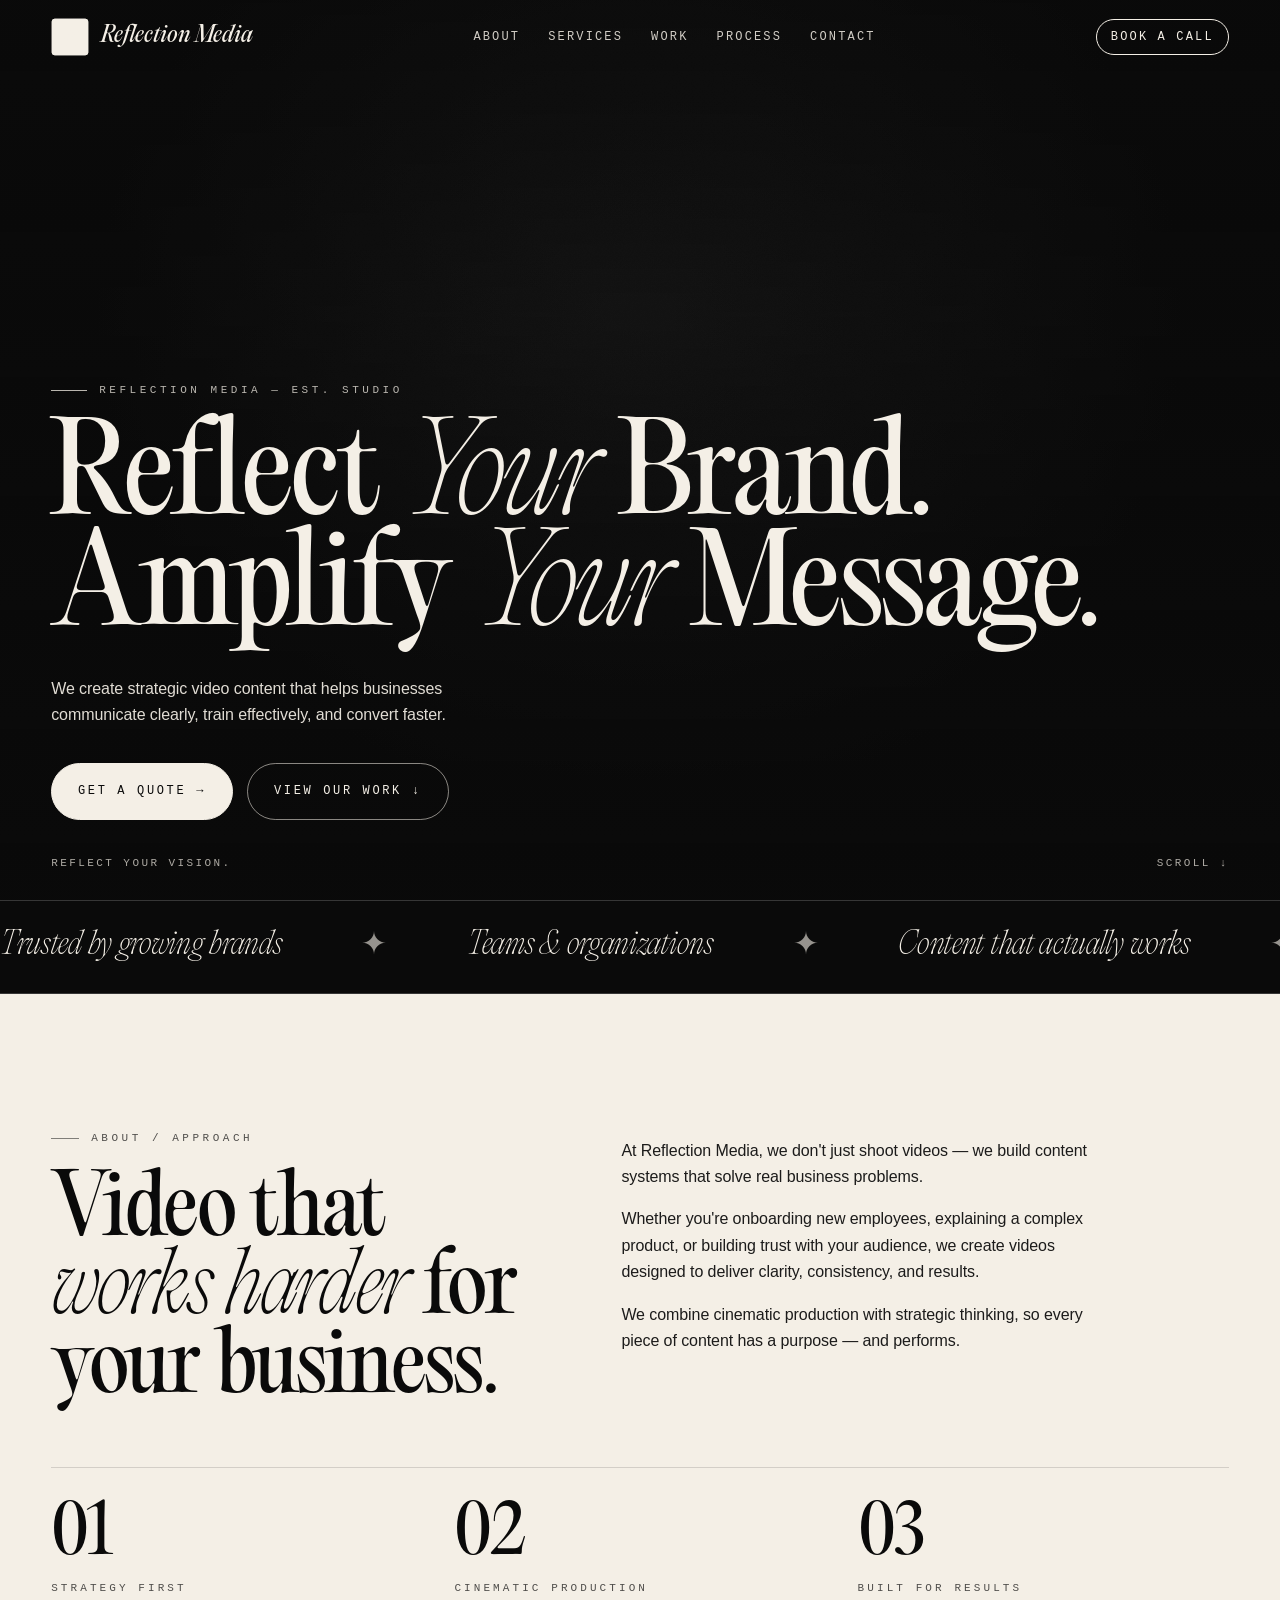
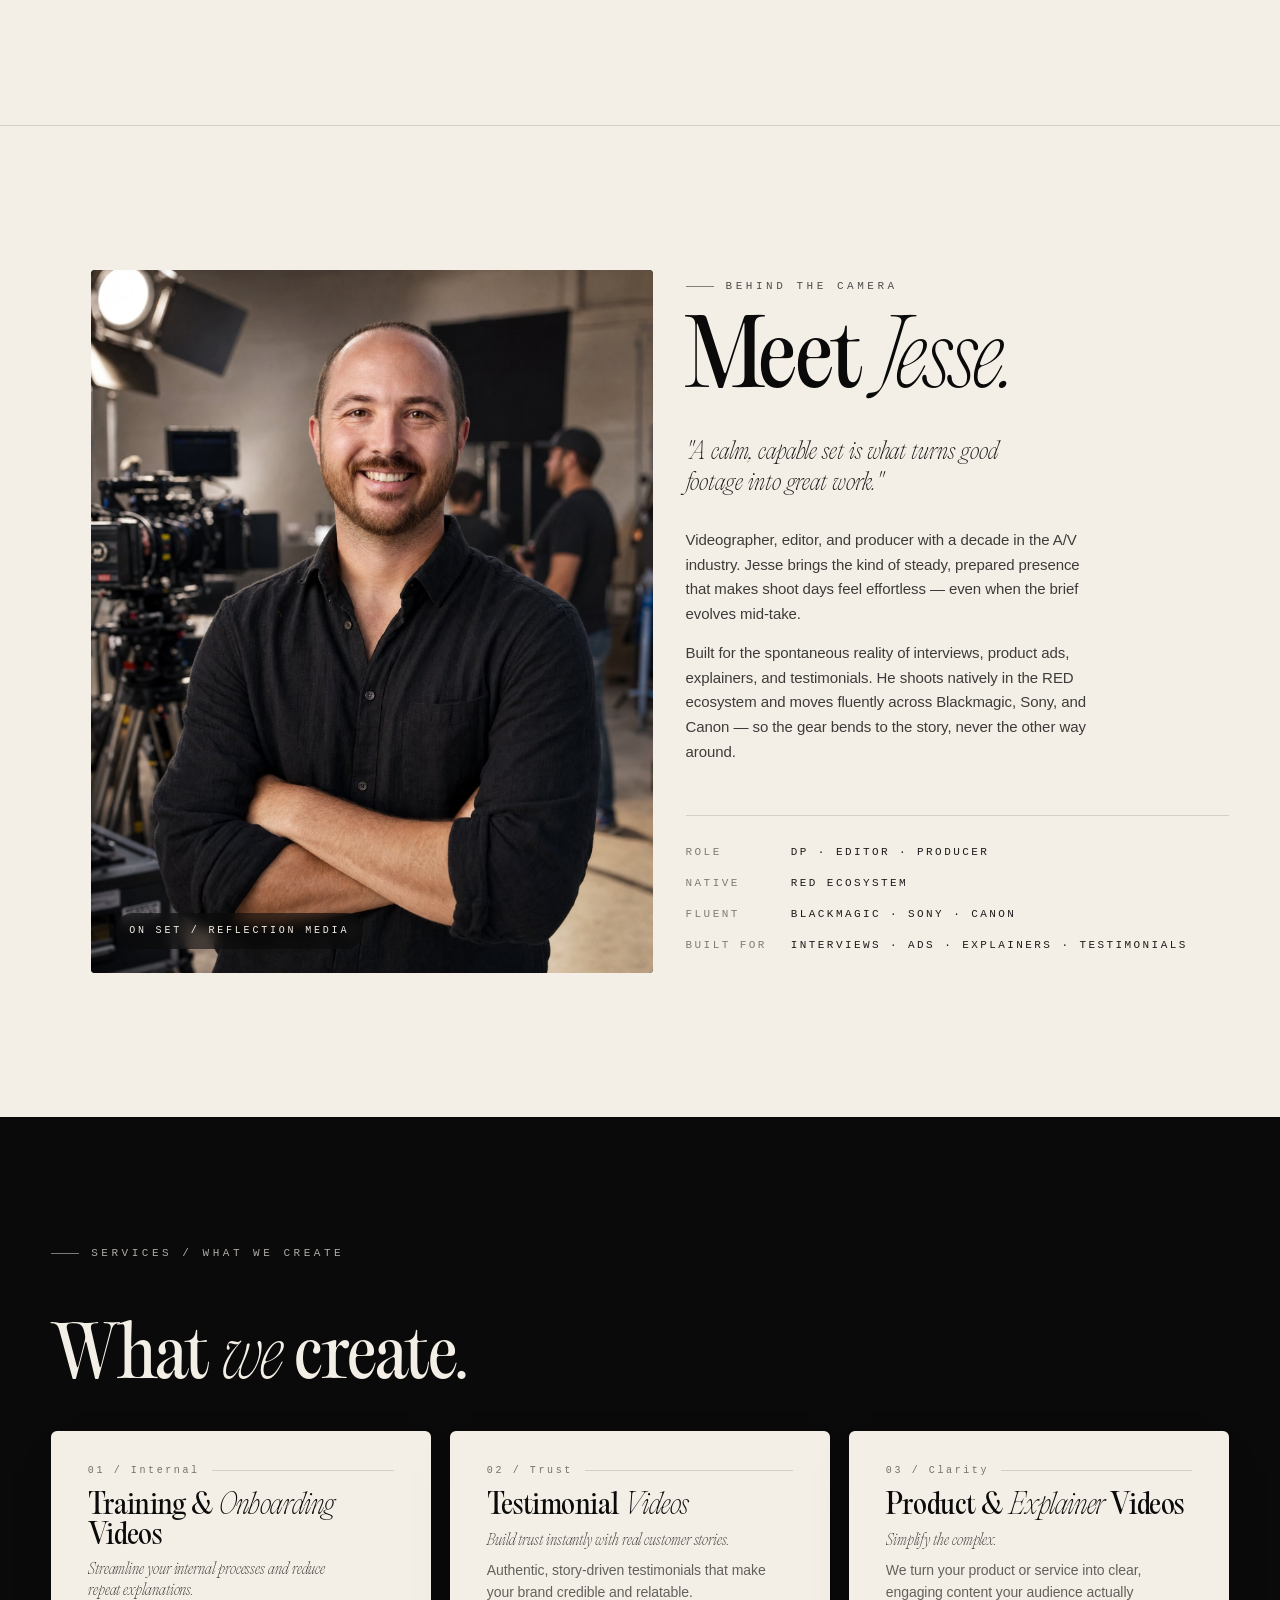
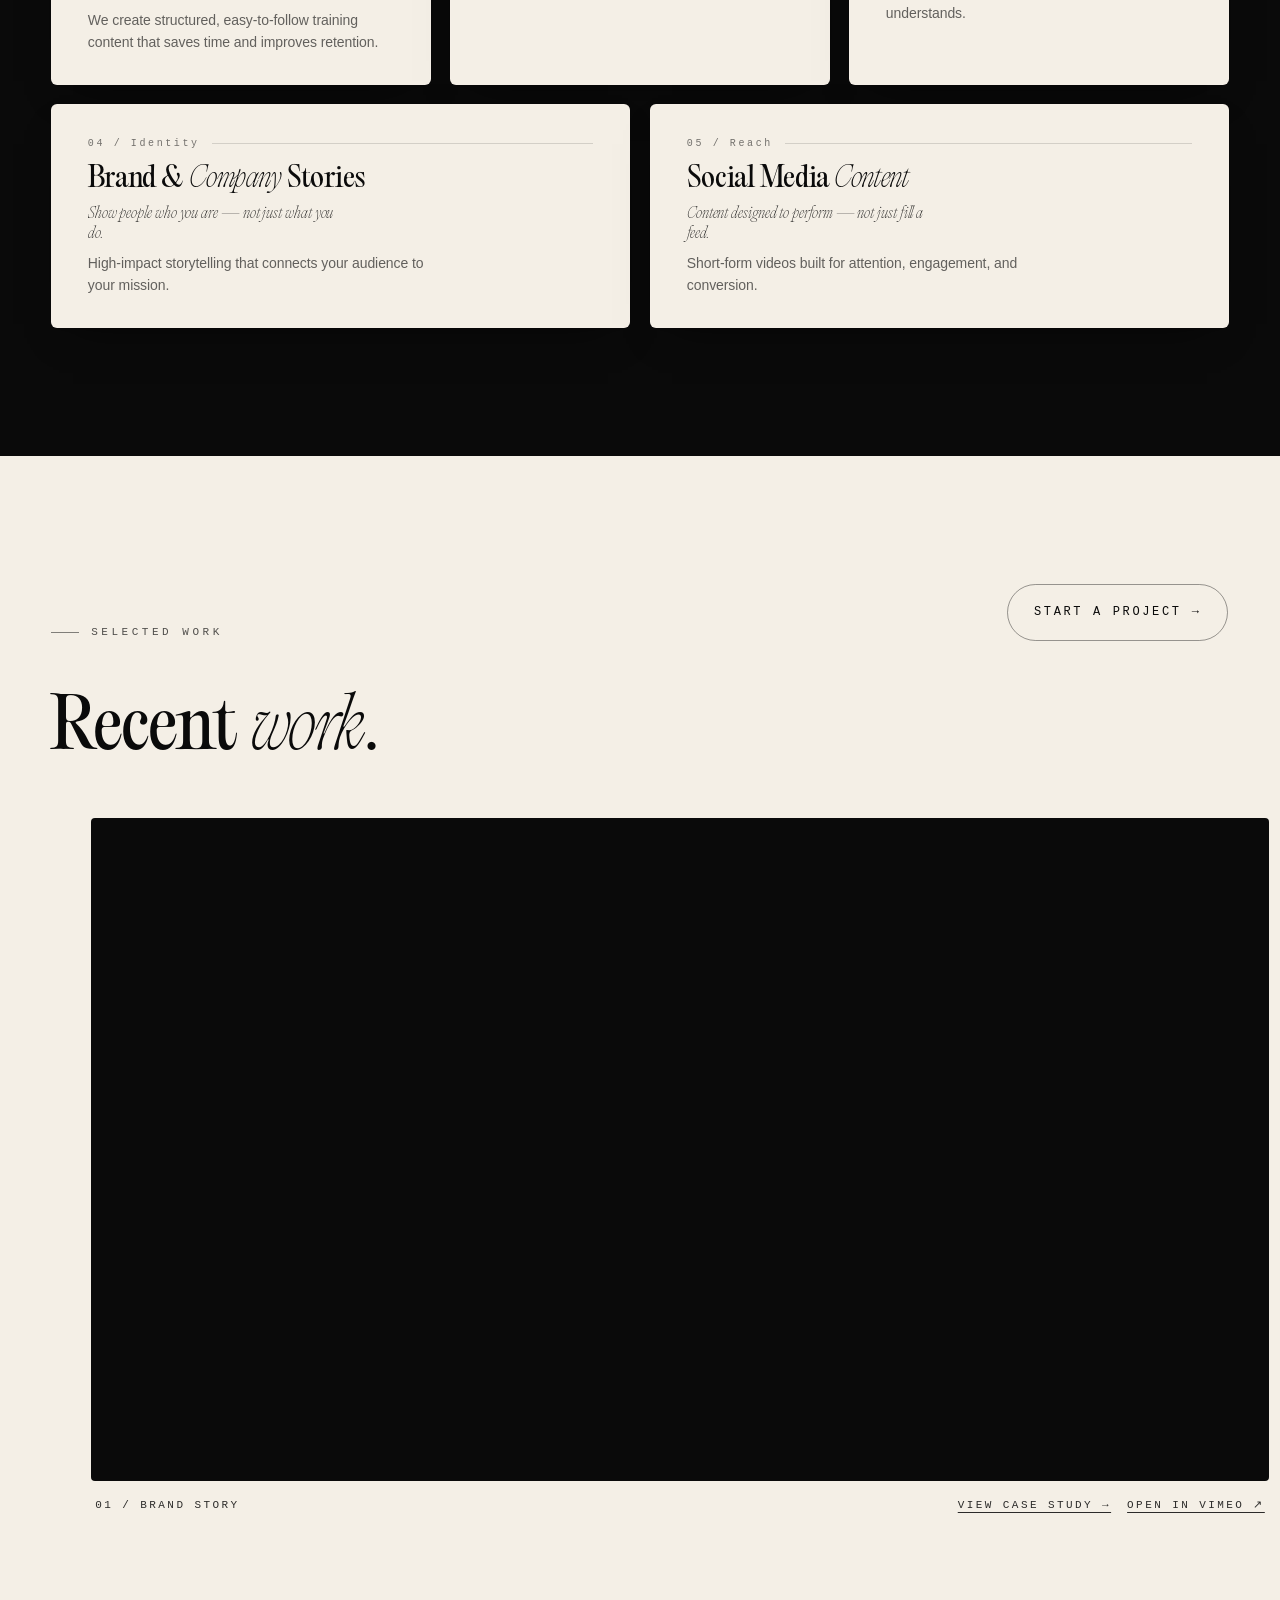
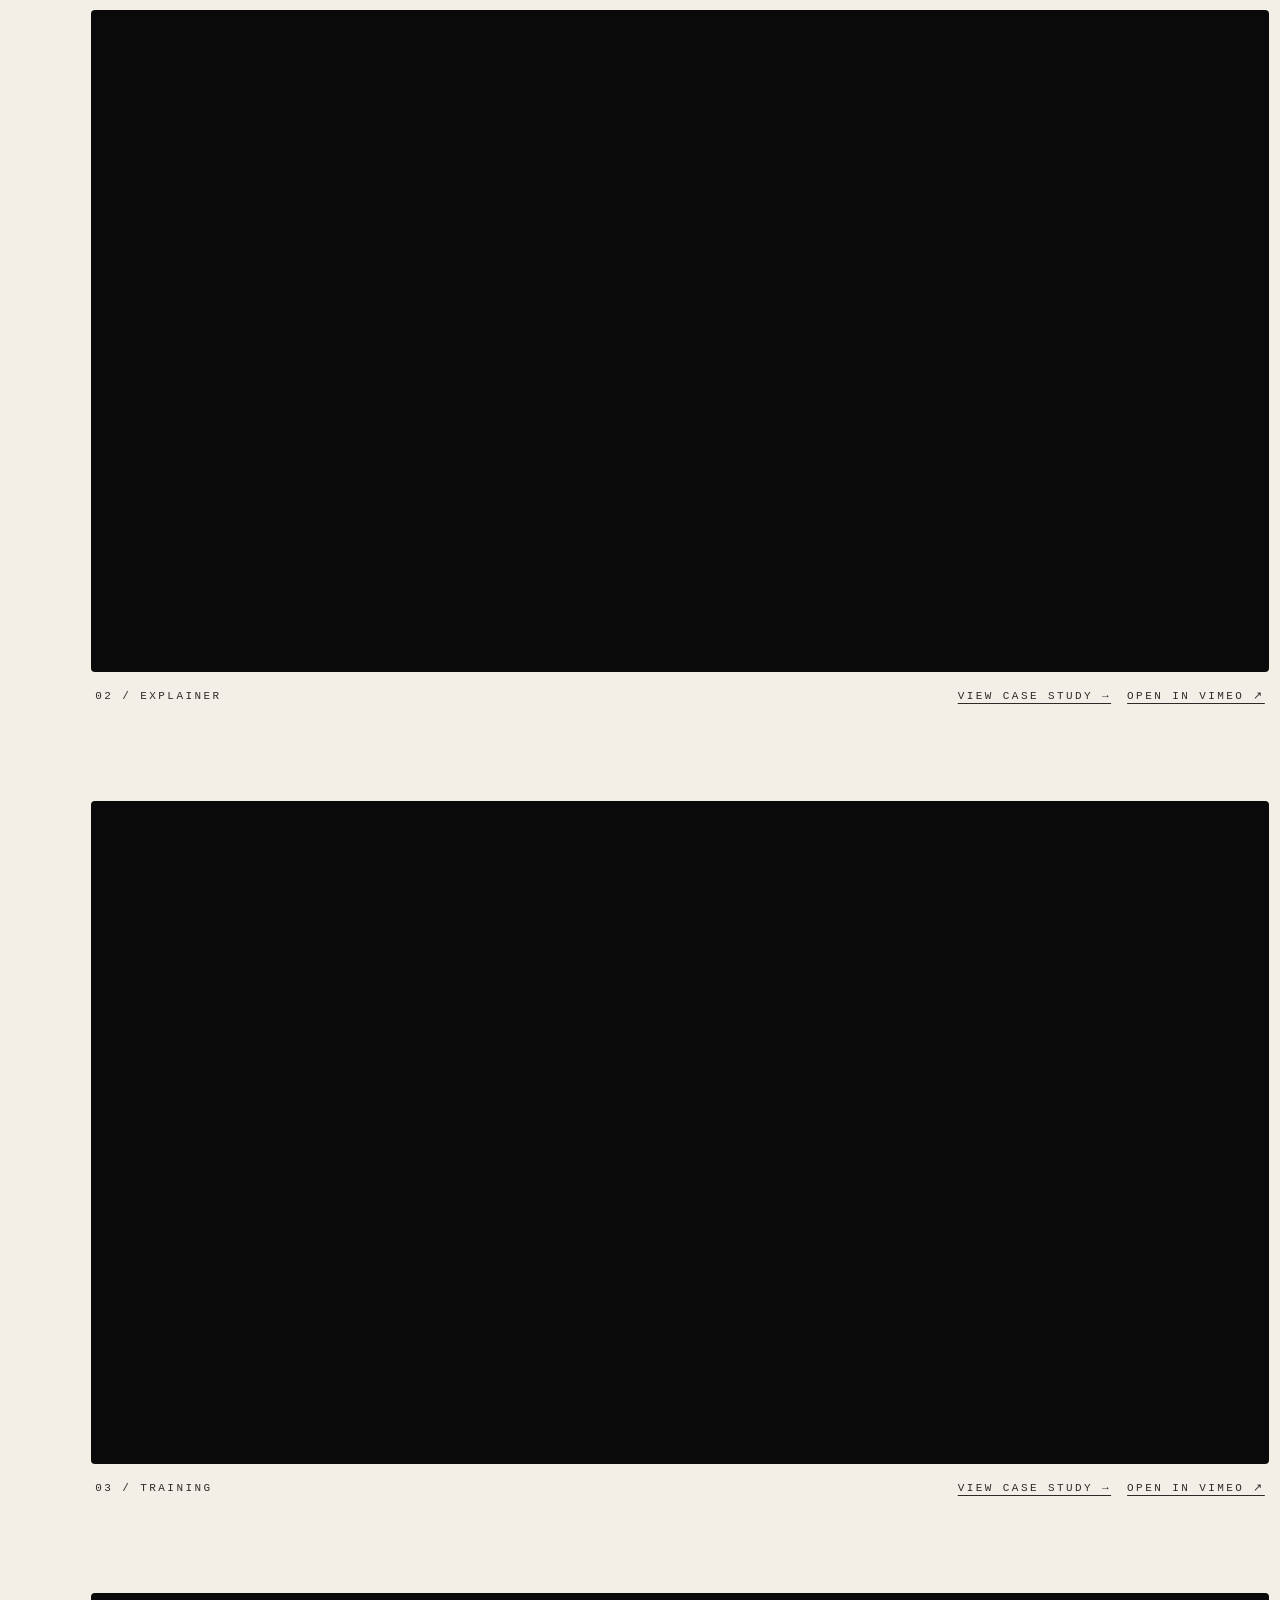
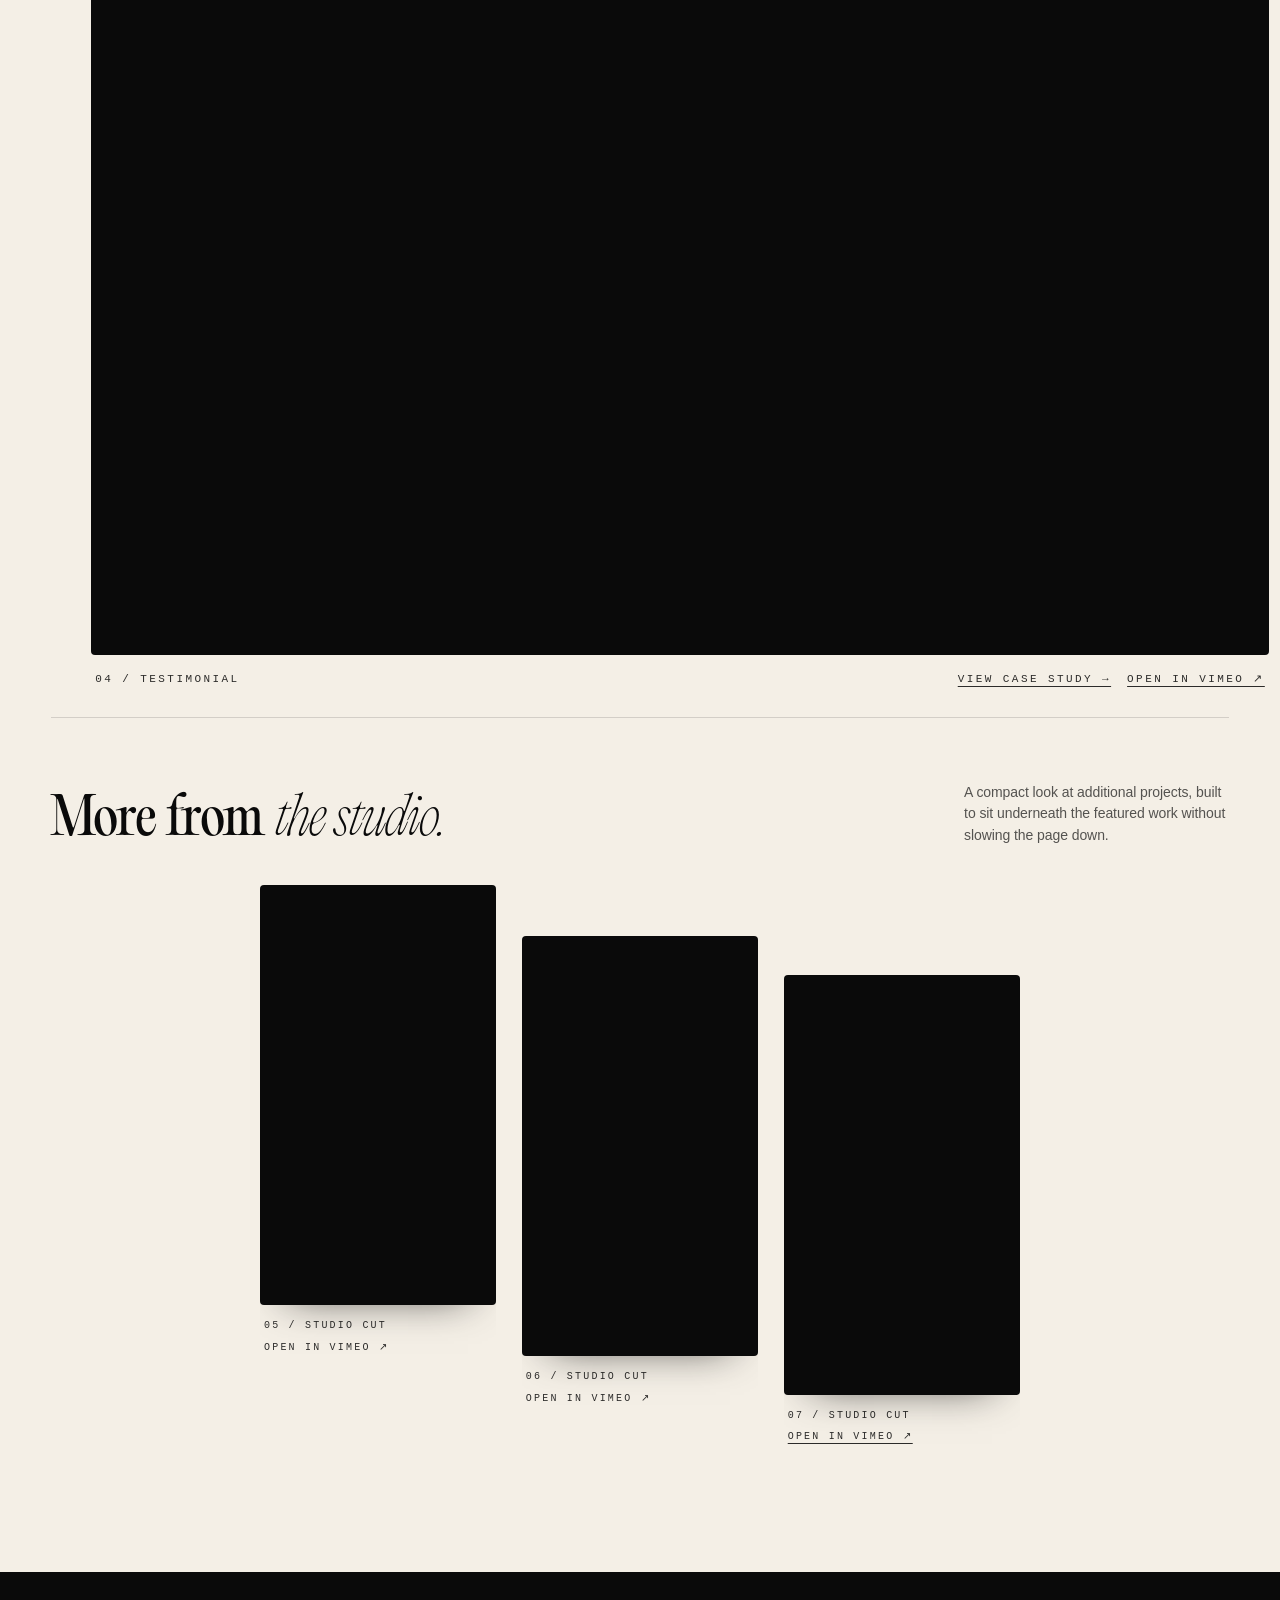
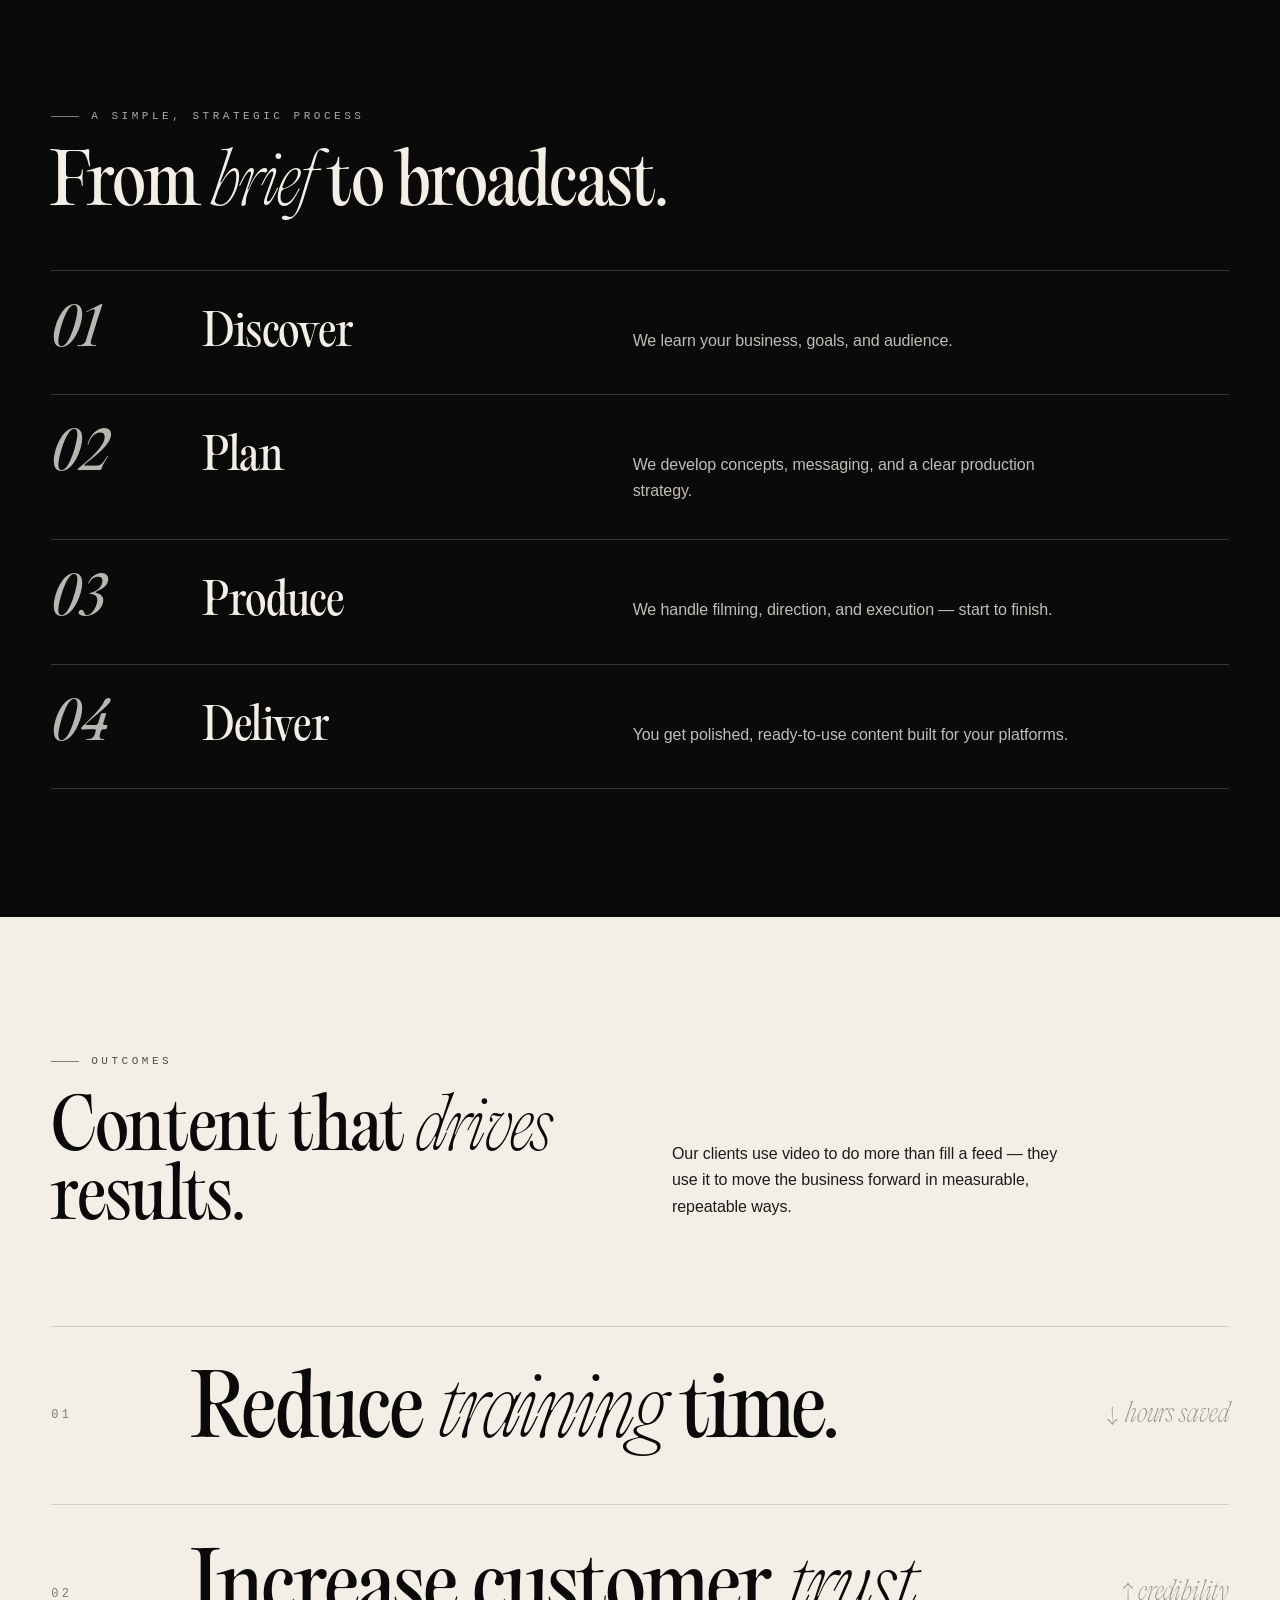
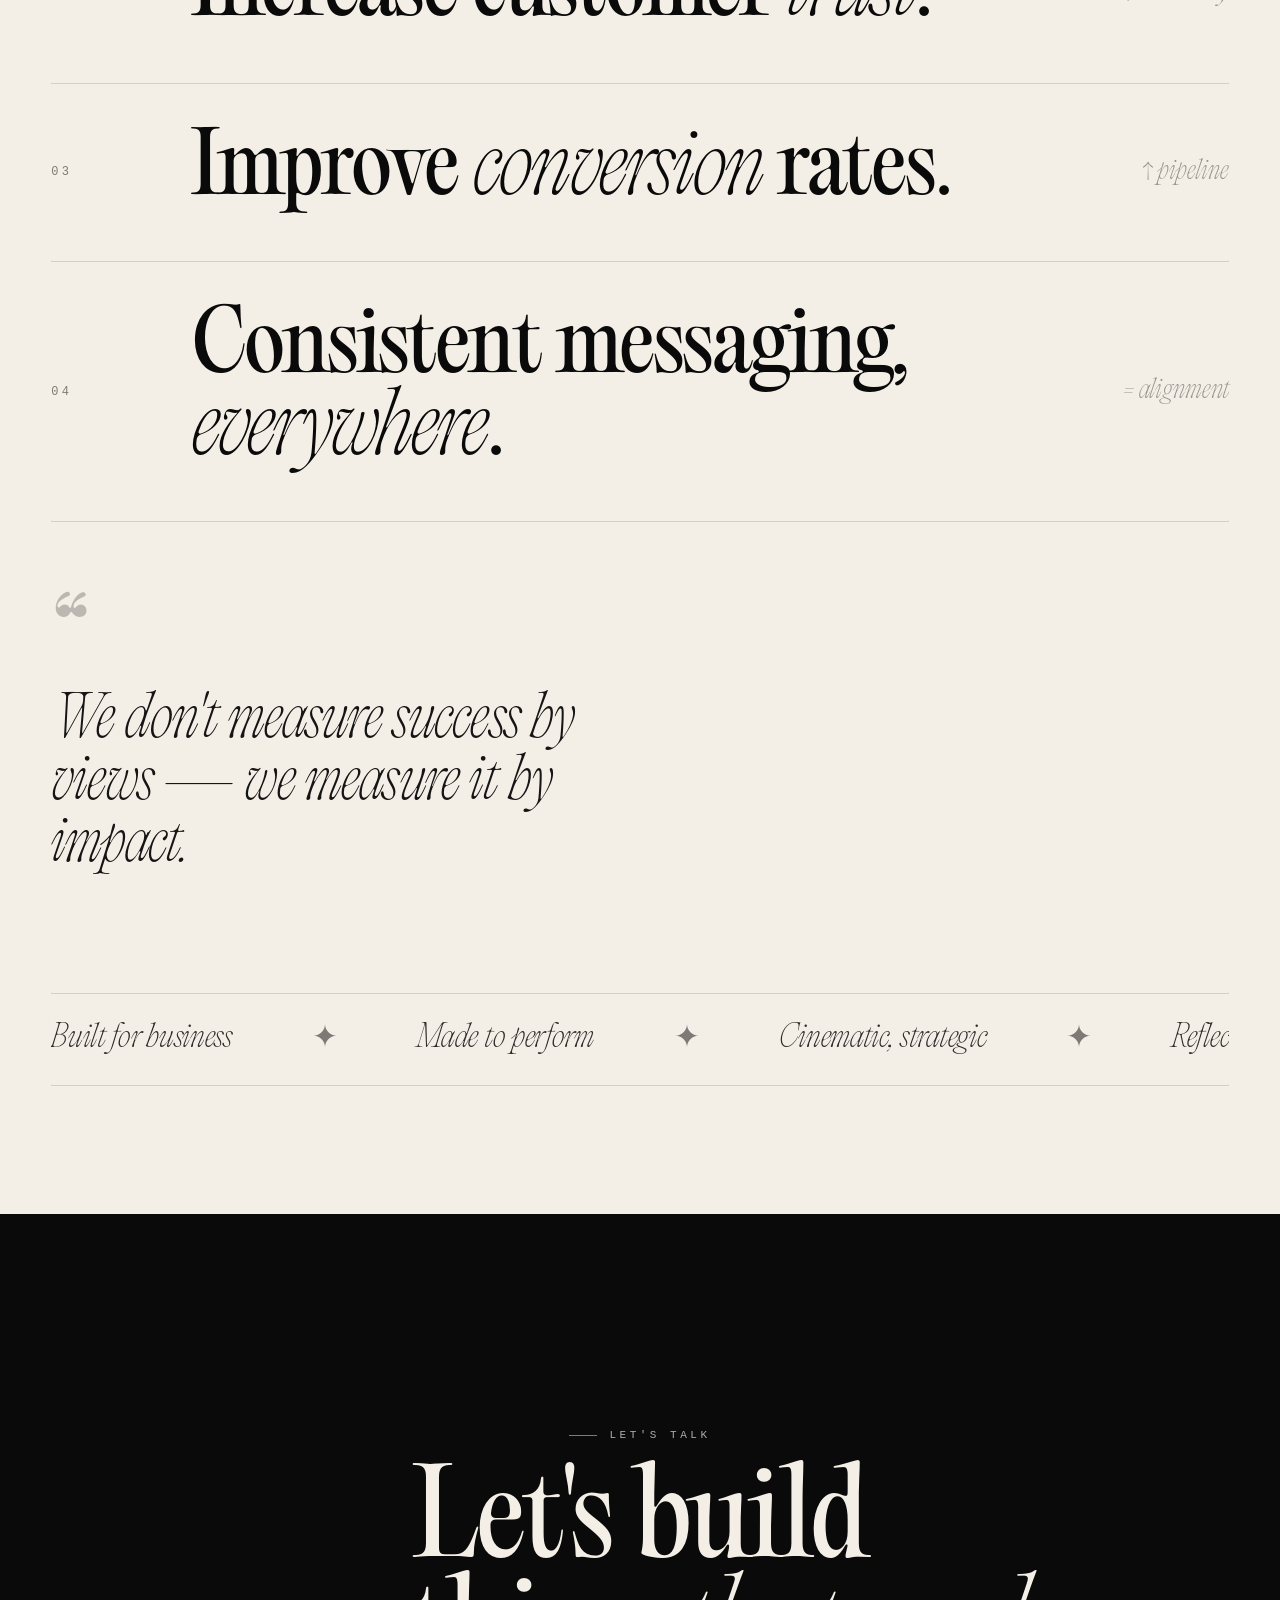
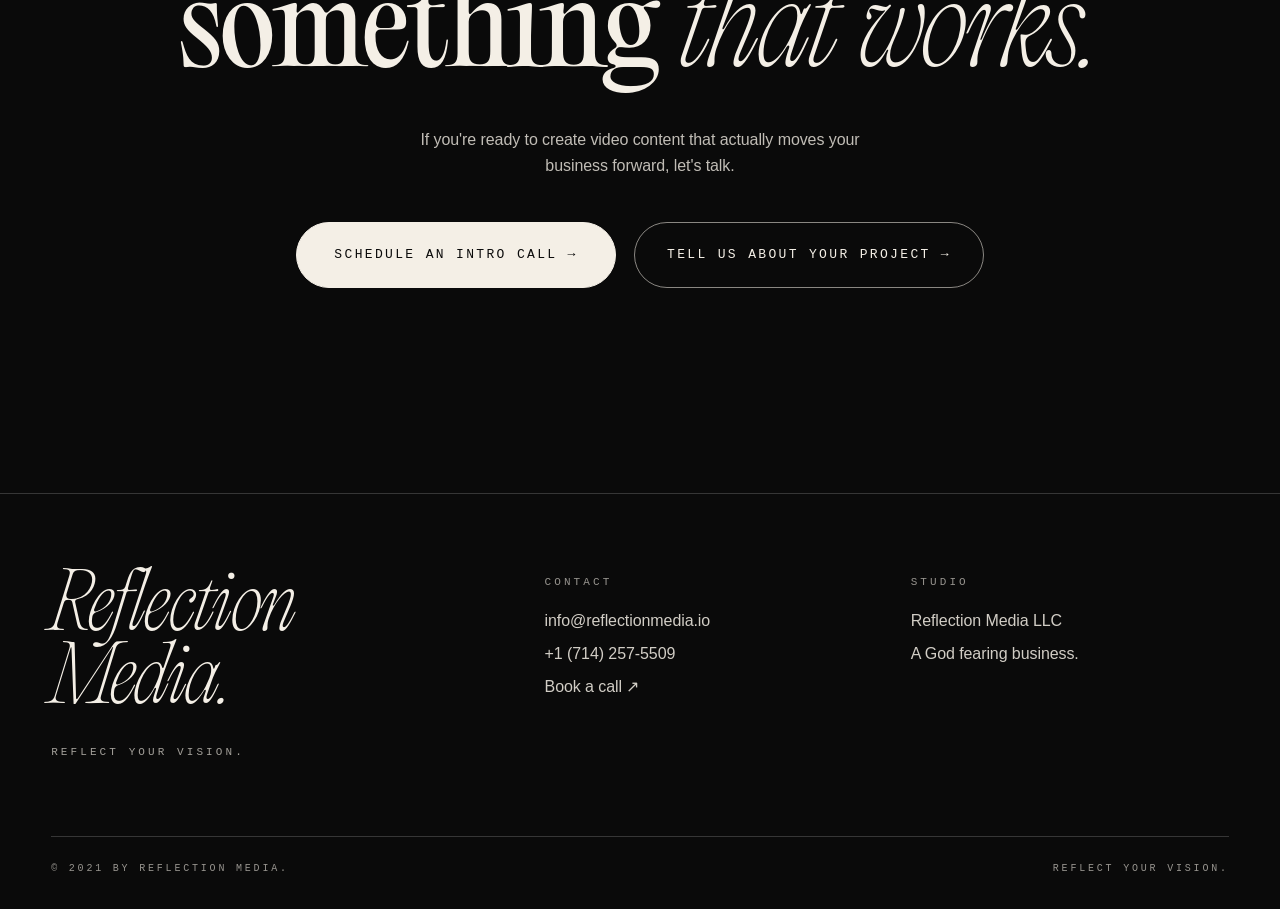
==== commit 93635c95: "Strengthen final contact calls to action" ====
--- a/index.html
+++ b/index.html
@@ -1315,7 +1315,18 @@
     opacity: 0.78;
     letter-spacing: -0.005em;
   }
-  .final .cta-row { justify-content: center; }
+  .final .cta-row {
+    justify-content: center;
+    gap: 18px;
+  }
+  .final .btn {
+    justify-content: center;
+    min-width: 320px;
+    min-height: 66px;
+    padding: 21px 32px;
+    font-size: 13px;
+    letter-spacing: 0.18em;
+  }
   .final .btn.dark {
     --bg: var(--ivory);
     --fg: var(--black);
@@ -1329,6 +1340,19 @@
   .final .btn.dark.ghost:hover {
     border-color: var(--ivory);
     background: rgba(244,239,230,0.06);
+  }
+  @media (max-width: 720px) {
+    .final .cta-row {
+      width: min(100%, 380px);
+      margin: 0 auto;
+    }
+    .final .btn {
+      width: 100%;
+      min-width: 0;
+      min-height: 62px;
+      padding: 19px 22px;
+      font-size: 11px;
+    }
   }
 
   /* ============ FOOTER ============ */
@@ -1847,10 +1871,10 @@
     <p>If you're ready to create video content that actually moves your business forward, let's talk.</p>
     <div class="cta-row">
       <a class="btn dark" href="https://calendar.google.com/calendar/u/0/appointments/schedules/AcZssZ0l6gLzGVscoM7kstjesSZBg75LzFBwXCjKDgVEwJFN16A7efqFNBro5NYcolh-IVgV-rFoZMfj" target="_blank" rel="noopener">
-        Start a Project <span class="arrow">→</span>
+        Schedule an Intro Call <span class="arrow">→</span>
       </a>
-      <a class="btn dark ghost" href="mailto:info@reflectionmedia.io">
-        Get a Quote <span class="arrow">→</span>
+      <a class="btn dark ghost" href="mailto:info@reflectionmedia.io?subject=Project%20Inquiry">
+        Tell Us About Your Project <span class="arrow">→</span>
       </a>
     </div>
   </section>
